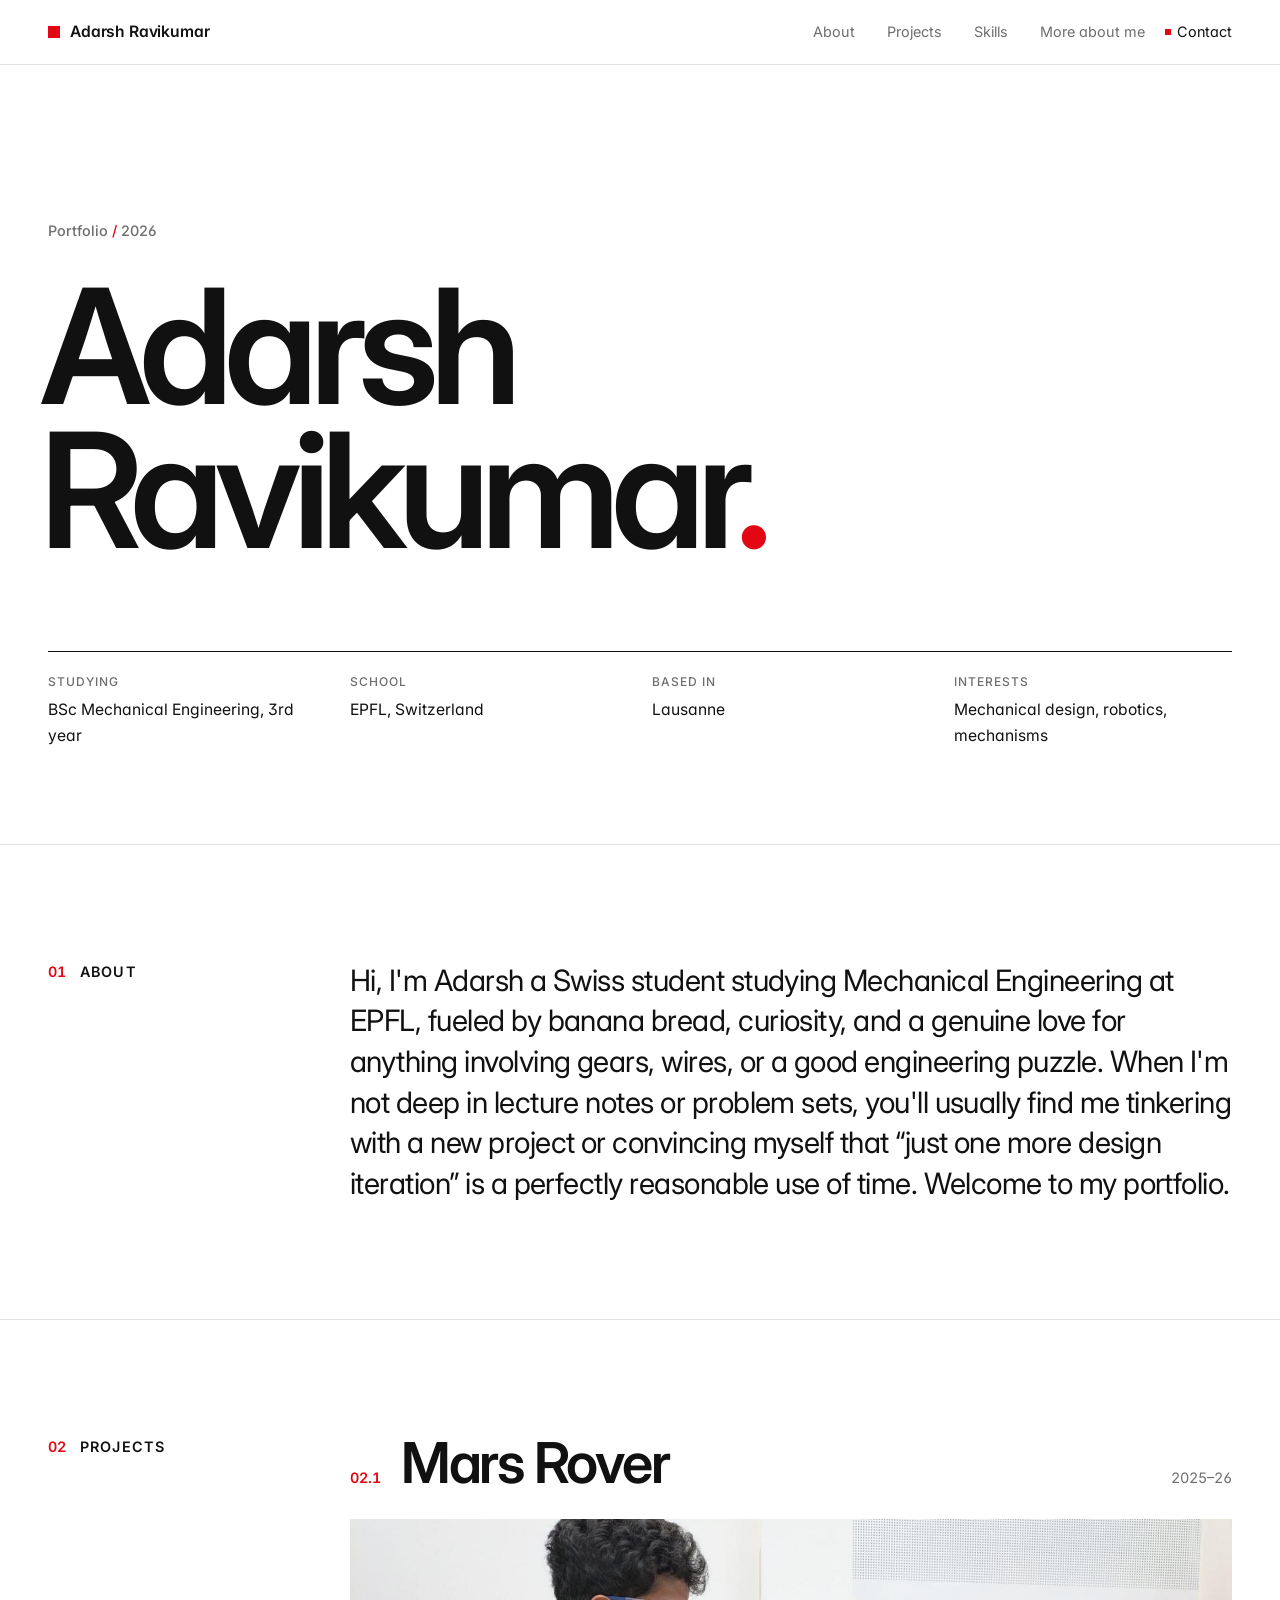
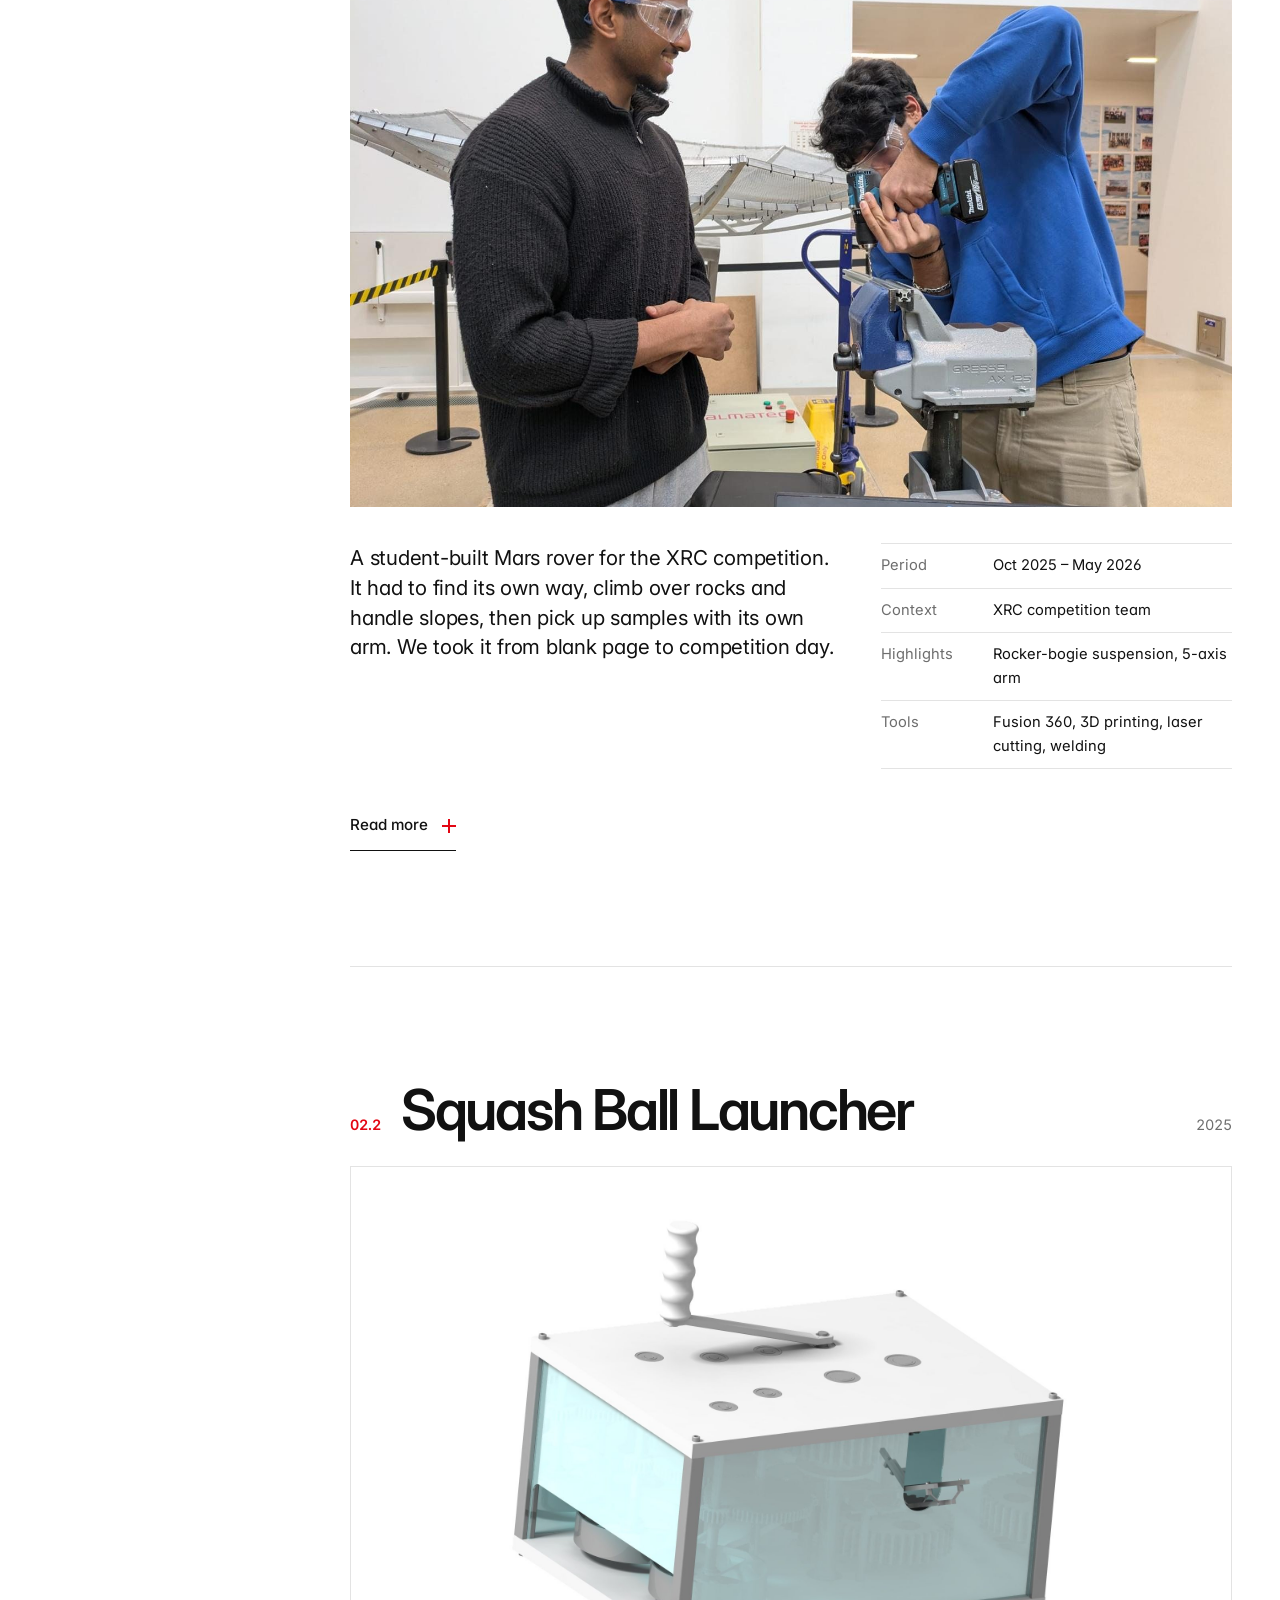
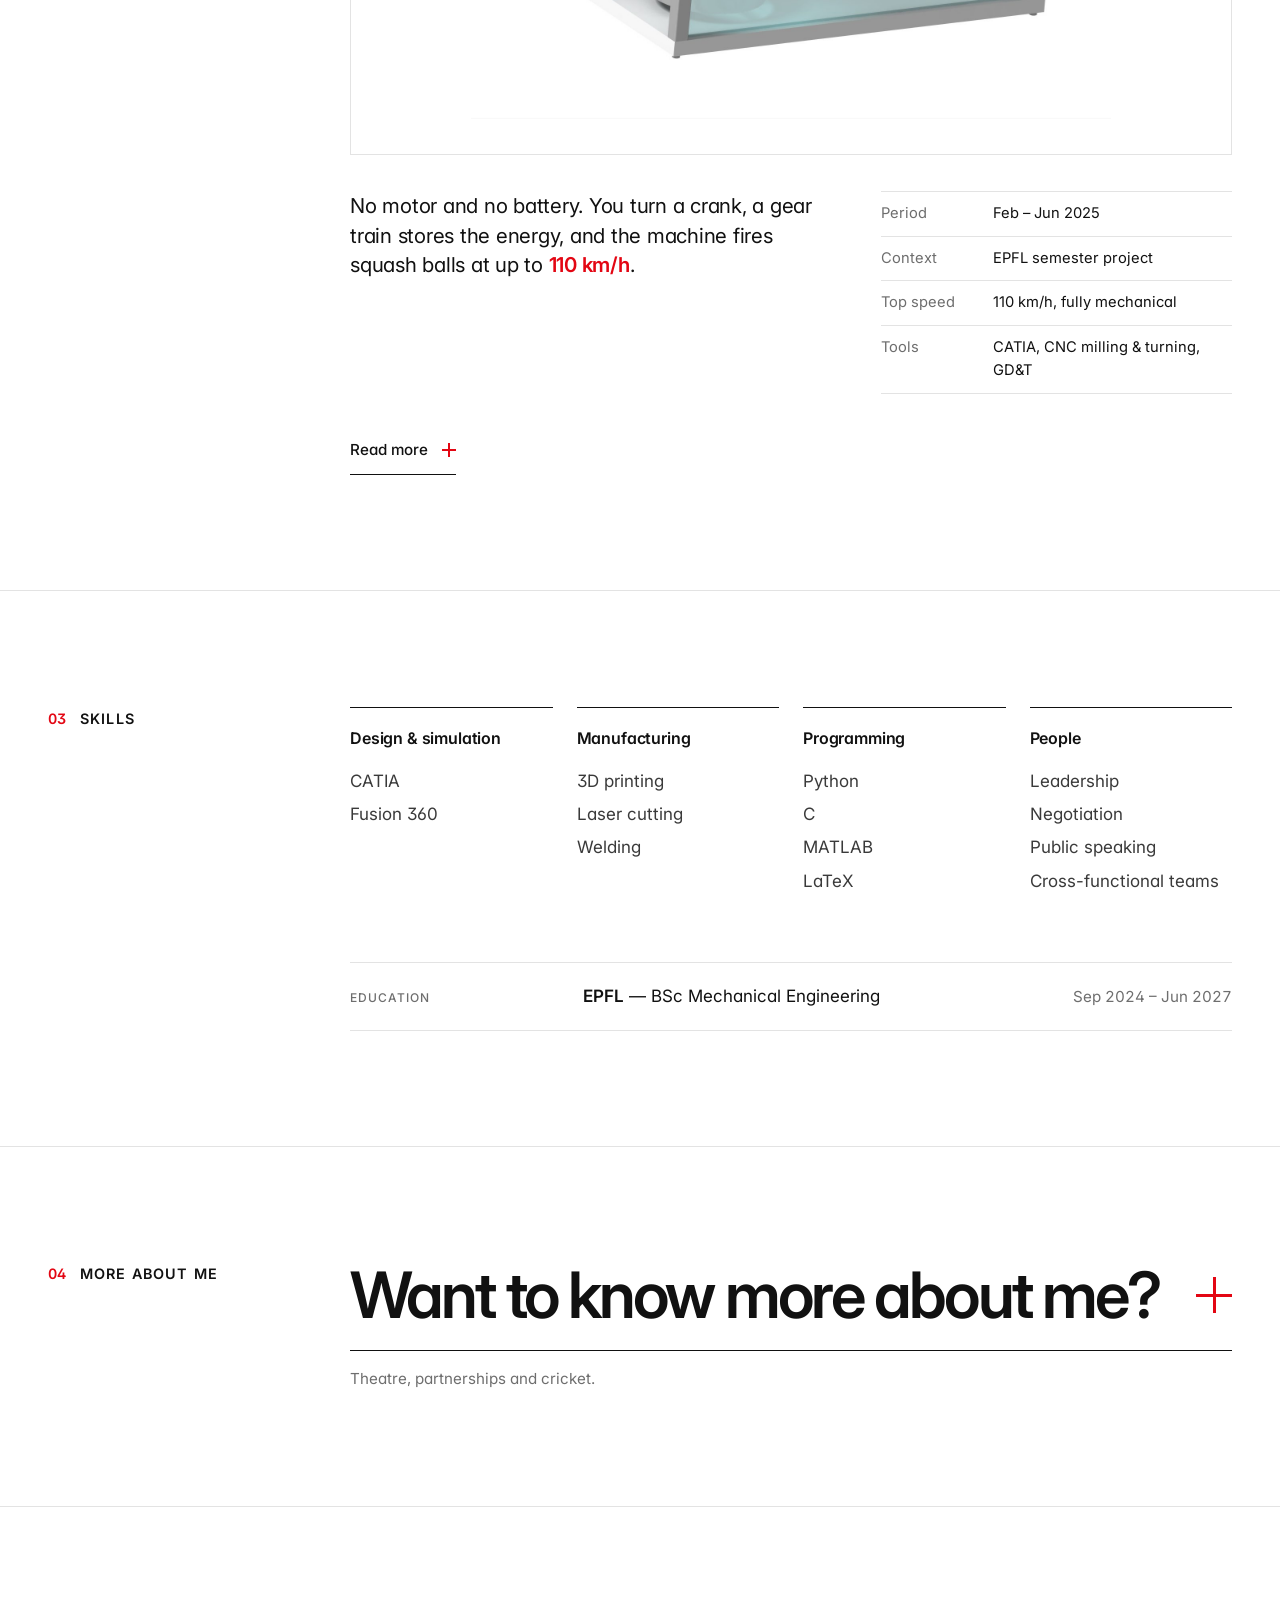
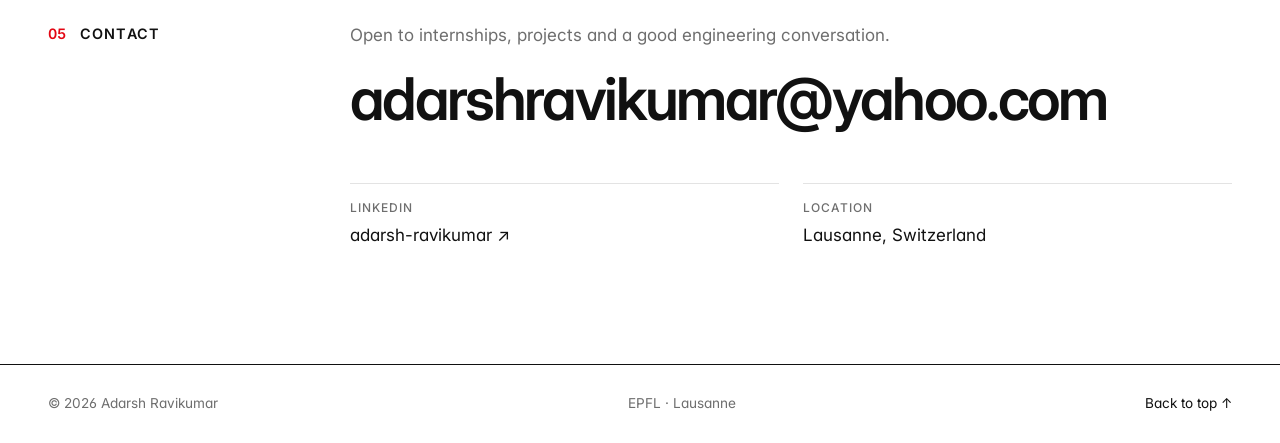
==== index.html @ dd404883 "Add files via upload" ====
<!DOCTYPE html>
<html lang="en">
<head>
<meta charset="UTF-8" />
<meta name="viewport" content="width=device-width, initial-scale=1.0" />
<title>Adarsh Ravikumar — Mechanical Engineering, EPFL</title>
<meta name="description" content="Portfolio of Adarsh Ravikumar, Mechanical Engineering student at EPFL. Mars rover, squash ball launcher and more." />
<meta name="theme-color" content="#ffffff" />
<link rel="preconnect" href="https://fonts.googleapis.com" />
<link rel="preconnect" href="https://fonts.gstatic.com" crossorigin />
<link href="https://fonts.googleapis.com/css2?family=Inter:wght@400;500;600;700&display=swap" rel="stylesheet" />
<link rel="stylesheet" href="styles.css" />
</head>
<body>

<a class="skip-link" href="#main">Skip to content</a>

<header class="site-header">
  <div class="container header-inner">
    <a href="#top" class="logo"><span class="logo-mark" aria-hidden="true"></span>Adarsh Ravikumar</a>
    <button class="menu-toggle" type="button" aria-expanded="false" aria-controls="site-nav">Menu</button>
    <nav class="site-nav" id="site-nav" aria-label="Main">
      <a href="#about">About</a>
      <a href="#projects">Projects</a>
      <a href="#skills">Skills</a>
      <a href="#more">More about me</a>
      <a href="#contact">Contact</a>
    </nav>
  </div>
</header>

<main id="main">

  <!-- HERO -->
  <section class="hero" id="top">
    <div class="container">
      <p class="eyebrow">Portfolio <span class="red">/</span> 2026</p>
      <h1 class="hero-name">Adarsh<br />Ravikumar<span class="red">.</span></h1>
      <div class="hero-meta">
        <div>
          <span class="label">Studying</span>
          <span>BSc Mechanical Engineering, 3rd year</span>
        </div>
        <div>
          <span class="label">School</span>
          <span>EPFL, Switzerland</span>
        </div>
        <div>
          <span class="label">Based in</span>
          <span>Lausanne</span>
        </div>
        <div>
          <span class="label">Interests</span>
          <span>Mechanical design, robotics, mechanisms</span>
        </div>
      </div>
    </div>
  </section>

  <!-- 01 ABOUT -->
  <section class="section" id="about">
    <div class="container grid">
      <header class="section-head">
        <span class="section-num">01</span>
        <h2>About</h2>
      </header>
      <div class="section-body">
        <p class="about-text">Hi, I'm Adarsh a Swiss student studying Mechanical Engineering at EPFL, fueled by banana bread, curiosity, and a genuine love for anything involving gears, wires, or a good engineering puzzle. When I'm not deep in lecture notes or problem sets, you'll usually find me tinkering with a new project or convincing myself that “just one more design iteration” is a perfectly reasonable use of time. Welcome to my portfolio.</p>
      </div>
    </div>
  </section>

  <!-- 02 PROJECTS -->
  <section class="section" id="projects">
    <div class="container grid">
      <header class="section-head">
        <span class="section-num">02</span>
        <h2>Projects</h2>
      </header>

      <div class="section-body">

        <!-- Mars Rover -->
        <article class="project" id="rover">
          <div class="project-title-row">
            <span class="project-index">02.1</span>
            <h3>Mars Rover</h3>
            <span class="project-year">2025–26</span>
          </div>

          <figure class="project-cover">
            <img src="assets/img/rover-2.jpg" alt="Adarsh, in a blue sweater, drilling an aluminium profile clamped in a bench vice" width="1600" height="1200" />
          </figure>

          <div class="project-info">
            <p class="project-lede">A student-built Mars rover for the XRC competition. It had to find its own way, climb over rocks and handle slopes, then pick up samples with its own arm. We took it from blank page to competition day.</p>
            <dl class="facts">
              <div><dt>Period</dt><dd>Oct 2025 – May 2026</dd></div>
              <div><dt>Context</dt><dd>XRC competition team</dd></div>
              <div><dt>Highlights</dt><dd>Rocker-bogie suspension, 5-axis arm</dd></div>
              <div><dt>Tools</dt><dd>Fusion 360, 3D printing, laser cutting, welding</dd></div>
            </dl>
          </div>

          <button class="toggle" type="button" aria-expanded="false" aria-controls="rover-details">
            <span class="toggle-label">Read more</span>
            <span class="toggle-icon" aria-hidden="true"></span>
          </button>

          <div class="project-details" id="rover-details" hidden>
            <ol class="points">
              <li>
                <h4>The brief</h4>
                <p>A multidisciplinary team, one rover. It had to navigate autonomously, get over obstacles and hold its own on steep inclines. I co-designed it from the first concept to the prototype we took to competition.</p>
              </li>
              <li>
                <h4>Drivetrain &amp; wheels</h4>
                <p>I worked out motor torque, speed and power against obstacle size, approach angle and slope, so we knew the drivetrain would cope before anything was built. The tyres are custom PTU, iterated through several tread designs to balance stiffness and grip on rocky ground.</p>
              </li>
              <li>
                <h4>Suspension</h4>
                <p>A rocker-bogie differential keeps every wheel on the ground when one side climbs, so the rover stays stable over uneven terrain.</p>
              </li>
              <li>
                <h4>The arm</h4>
                <p>A 5-axis arm for collecting and handling samples. I covered the kinematics, picked the actuators and designed the mechanism.</p>
              </li>
              <li>
                <h4>Chassis</h4>
                <p>Designed together with the electrical and software teams. The LIDAR, sensors and computer each needed a proper home, and the layout had to work for everyone.</p>
              </li>
              <li>
                <h4>Making it real</h4>
                <p>The whole rover was modelled, assembled and simulated in Fusion 360, then built with 3D printing, laser cutting and welding into a working machine.</p>
              </li>
            </ol>

            <div class="gallery">
              <figure><button class="gallery-item" type="button"><img src="assets/img/rover-2.jpg" alt="Drilling an aluminium profile in the workshop" loading="lazy" /></button><figcaption>In the workshop</figcaption></figure>
              <figure><button class="gallery-item" type="button"><img src="assets/img/rover-1.jpg" alt="Two team members crouched beside the finished rover" loading="lazy" /></button><figcaption>The finished rover</figcaption></figure>
              <figure><button class="gallery-item" type="button"><img src="assets/img/rover-3.jpg" alt="Robotic arm joints and turntable during testing" loading="lazy" /></button><figcaption>Arm joints during testing</figcaption></figure>
              <figure><button class="gallery-item" type="button"><img src="assets/img/rover-4.jpg" alt="Rover with the arm folded and electronics visible" loading="lazy" /></button><figcaption>Arm folded, electronics exposed</figcaption></figure>
              <figure><button class="gallery-item" type="button"><img src="assets/img/rover-5.jpg" alt="A teammate working on the rover chassis" loading="lazy" /></button><figcaption>Chassis on the bench</figcaption></figure>
            </div>
          </div>
        </article>

        <!-- Squash Ball Launcher -->
        <article class="project" id="squash">
          <div class="project-title-row">
            <span class="project-index">02.2</span>
            <h3>Squash Ball Launcher</h3>
            <span class="project-year">2025</span>
          </div>

          <figure class="project-cover is-render">
            <img src="assets/img/squash-1.jpg" alt="Render of the squash ball launcher: a glass-sided box with a hand crank on top" width="1600" height="1292" />
          </figure>

          <div class="project-info">
            <p class="project-lede">No motor and no battery. You turn a crank, a gear train stores the energy, and the machine fires squash balls at up to <strong class="red">110&nbsp;km/h</strong>.</p>
            <dl class="facts">
              <div><dt>Period</dt><dd>Feb – Jun 2025</dd></div>
              <div><dt>Context</dt><dd>EPFL semester project</dd></div>
              <div><dt>Top speed</dt><dd>110 km/h, fully mechanical</dd></div>
              <div><dt>Tools</dt><dd>CATIA, CNC milling &amp; turning, GD&amp;T</dd></div>
            </dl>
          </div>

          <button class="toggle" type="button" aria-expanded="false" aria-controls="squash-details">
            <span class="toggle-label">Read more</span>
            <span class="toggle-icon" aria-hidden="true"></span>
          </button>

          <div class="project-details" id="squash-details" hidden>
            <ol class="points">
              <li>
                <h4>The idea</h4>
                <p>A fully mechanical, hand-wound launcher, designed from the ground up. Winding the crank stores energy in the mechanism, and releasing it sends a ball out at up to 110&nbsp;km/h.</p>
              </li>
              <li>
                <h4>The numbers</h4>
                <p>Torque, force, velocity and energy-transfer calculations sized every gear and shaft, so each shot comes out the same as the last.</p>
              </li>
              <li>
                <h4>Materials</h4>
                <p>Winding and firing put cyclic load on the gears, over and over. I chose materials for yield strength, fatigue resistance, hardness and wear so the parts would last.</p>
              </li>
              <li>
                <h4>Built to be built</h4>
                <p>Every part was designed with manufacturing in mind, mostly CNC milling and turning, so the drawings could go straight to a workshop.</p>
              </li>
              <li>
                <h4>The paper trail</h4>
                <p>A full documentation package: design justification, gear ratio and energy calculations, a bill of materials, and manufacture-ready 2D drawings with GD&amp;T.</p>
              </li>
              <li>
                <h4>All in CATIA</h4>
                <p>3D modelling, assembly and mechanism simulation, and drawing generation, all done in CATIA from start to finish.</p>
              </li>
            </ol>

            <div class="gallery">
              <figure><button class="gallery-item" type="button"><img src="assets/img/squash-1.jpg" alt="Final render of the launcher" loading="lazy" /></button><figcaption>Final render</figcaption></figure>
              <figure><button class="gallery-item" type="button"><img src="assets/img/squash-2.jpg" alt="Transparent render showing the gears inside the launcher" loading="lazy" /></button><figcaption>See-through render</figcaption></figure>
              <figure><button class="gallery-item" type="button"><img src="assets/img/squash-3.jpg" alt="Isometric CAD view of the complete mechanism" loading="lazy" /></button><figcaption>Complete mechanism</figcaption></figure>
              <figure><button class="gallery-item" type="button"><img src="assets/img/squash-5.jpg" alt="Crank handle connected to the first gear stages" loading="lazy" /></button><figcaption>Crank and first stages</figcaption></figure>
              <figure><button class="gallery-item" type="button"><img src="assets/img/squash-4.jpg" alt="Top view of the gear train and launch wheels" loading="lazy" /></button><figcaption>Gear train from above</figcaption></figure>
              <figure><button class="gallery-item" type="button"><img src="assets/img/squash-6.jpg" alt="Counter-rotating launch wheels driven by gears" loading="lazy" /></button><figcaption>Counter-rotating launch wheels</figcaption></figure>
              <figure><button class="gallery-item" type="button"><img src="assets/img/squash-7.jpg" alt="Close-up of meshing gear pairs" loading="lazy" /></button><figcaption>Gear pairs</figcaption></figure>
              <figure><button class="gallery-item" type="button"><img src="assets/img/squash-8.jpg" alt="Exploded view of all shaft assemblies" loading="lazy" /></button><figcaption>Every shaft assembly</figcaption></figure>
              <figure><button class="gallery-item" type="button"><img src="assets/img/squash-9.jpg" alt="Ball feed rail mechanism" loading="lazy" /></button><figcaption>Ball feed rail</figcaption></figure>
            </div>
          </div>
        </article>

      </div>
    </div>
  </section>

  <!-- 03 SKILLS -->
  <section class="section" id="skills">
    <div class="container grid">
      <header class="section-head">
        <span class="section-num">03</span>
        <h2>Skills</h2>
      </header>
      <div class="section-body">
        <div class="skills">
          <div>
            <h3>Design &amp; simulation</h3>
            <ul><li>CATIA</li><li>Fusion 360</li></ul>
          </div>
          <div>
            <h3>Manufacturing</h3>
            <ul><li>3D printing</li><li>Laser cutting</li><li>Welding</li></ul>
          </div>
          <div>
            <h3>Programming</h3>
            <ul><li>Python</li><li>C</li><li>MATLAB</li><li>LaTeX</li></ul>
          </div>
          <div>
            <h3>People</h3>
            <ul><li>Leadership</li><li>Negotiation</li><li>Public speaking</li><li>Cross-functional teams</li></ul>
          </div>
        </div>

        <div class="education">
          <span class="label">Education</span>
          <p><strong>EPFL</strong> — BSc Mechanical Engineering</p>
          <span class="education-date">Sep 2024 – Jun 2027</span>
        </div>
      </div>
    </div>
  </section>

  <!-- 04 MORE ABOUT ME -->
  <section class="section" id="more">
    <div class="container grid">
      <header class="section-head">
        <span class="section-num">04</span>
        <h2>More about me</h2>
      </header>
      <div class="section-body">
        <button class="more-toggle" type="button" aria-expanded="false" aria-controls="more-panel">
          <span>Want to know more about me?</span>
          <span class="toggle-icon is-large" aria-hidden="true"></span>
        </button>
        <p class="more-hint">Theatre, partnerships and cricket.</p>

        <div class="personal" id="more-panel" hidden>
          <article>
            <span class="personal-num">04.1</span>
            <h3>On stage</h3>
            <p class="personal-meta">PLUME · Sep 2025 – May 2026</p>
            <p>With PLUME I performed live in front of 200 paying audience members. That meant weeks of rehearsals with the cast and crew, lines memorised down to the pauses, and taking the director's notes one night and using them the next.</p>
            <p>When something goes off-script on stage, you adjust on the spot and keep going.</p>
          </article>
          <article>
            <span class="personal-num">04.2</span>
            <h3>Partnerships</h3>
            <p class="personal-meta">EPFL AI Team · Feb 2026 – now</p>
            <p>I handle partnerships for the EPFL AI Team. I find companies that care about what we build, pitch to them, negotiate sponsorship terms and keep those relationships going.</p>
            <p>A lot of the job is turning what our technical leads need into something a partner actually wants to back, whether that's funding, hardware or both.</p>
          </article>
          <article>
            <span class="personal-num">04.3</span>
            <h3>Cricket</h3>
            <p class="personal-meta">Off the clock</p>
            <!-- write your cricket story here -->
            <p>More on this soon.</p>
          </article>
        </div>
      </div>
    </div>
  </section>

  <!-- 05 CONTACT -->
  <section class="section" id="contact">
    <div class="container grid">
      <header class="section-head">
        <span class="section-num">05</span>
        <h2>Contact</h2>
      </header>
      <div class="section-body">
        <p class="contact-intro">Open to internships, projects and a good engineering conversation.</p>
        <a class="contact-email" href="mailto:adarshravikumar@yahoo.com">adarshravikumar@yahoo.com</a>
        <dl class="contact-list">
          <div><dt>LinkedIn</dt><dd><a href="https://www.linkedin.com/in/adarsh-ravikumar-80130035a" target="_blank" rel="noopener">adarsh-ravikumar ↗</a></dd></div>
          <div><dt>Location</dt><dd>Lausanne, Switzerland</dd></div>
        </dl>
      </div>
    </div>
  </section>

</main>

<footer class="site-footer">
  <div class="container footer-inner">
    <span>© 2026 Adarsh Ravikumar</span>
    <span>EPFL · Lausanne</span>
    <a href="#top">Back to top ↑</a>
  </div>
</footer>

<!-- image viewer -->
<div class="lightbox" id="lightbox" role="dialog" aria-modal="true" aria-label="Image viewer" hidden>
  <div class="lightbox-bar">
    <span class="lightbox-count" id="lightbox-count"></span>
    <button class="lightbox-close" id="lightbox-close" type="button">Close</button>
  </div>
  <figure class="lightbox-figure">
    <img id="lightbox-img" alt="" />
    <figcaption id="lightbox-cap"></figcaption>
  </figure>
  <button class="lightbox-nav lightbox-prev" id="lightbox-prev" type="button" aria-label="Previous image">←</button>
  <button class="lightbox-nav lightbox-next" id="lightbox-next" type="button" aria-label="Next image">→</button>
</div>

<script src="main.js"></script>
</body>
</html>
---- styles.css ----
:root {
  --white: #ffffff;
  --ink: #111111;
  --grey: #6e6e6e;
  --rule: #e3e3e3;
  --soft: #f4f4f2;
  --red: #e30613;
  --font: "Inter", "Helvetica Neue", Helvetica, Arial, sans-serif;
  --header-h: 64px;
  --gutter: clamp(20px, 4vw, 48px);
}

*,
*::before,
*::after { box-sizing: border-box; }

[hidden] { display: none !important; }

html {
  scroll-behavior: smooth;
  scroll-padding-top: var(--header-h);
  -webkit-text-size-adjust: 100%;
}

body {
  margin: 0;
  background: var(--white);
  color: var(--ink);
  font-family: var(--font);
  font-size: 1.0625rem;
  line-height: 1.6;
  -webkit-font-smoothing: antialiased;
  font-feature-settings: "ss01", "cv11";
}

body.no-scroll { overflow: hidden; }

img { display: block; max-width: 100%; height: auto; }

a { color: inherit; }

button { font: inherit; color: inherit; }

::selection { background: var(--red); color: var(--white); }

:focus-visible {
  outline: 2px solid var(--red);
  outline-offset: 3px;
}

h1, h2, h3, h4 { margin: 0; font-weight: 600; }

p { margin: 0; }

.red { color: var(--red); }

.container {
  width: 100%;
  max-width: 1320px;
  margin-inline: auto;
  padding-inline: var(--gutter);
}

.grid {
  display: grid;
  grid-template-columns: repeat(12, minmax(0, 1fr));
  column-gap: 24px;
}

.label {
  display: block;
  font-size: .75rem;
  font-weight: 500;
  letter-spacing: .08em;
  text-transform: uppercase;
  color: var(--grey);
  margin-bottom: 6px;
}

.skip-link {
  position: absolute;
  left: 12px;
  top: -60px;
  z-index: 100;
  background: var(--ink);
  color: var(--white);
  padding: 10px 14px;
  text-decoration: none;
}

.skip-link:focus { top: 12px; }

/* ---------- Header ---------- */

.site-header {
  position: sticky;
  top: 0;
  z-index: 20;
  background: rgba(255, 255, 255, .96);
  border-bottom: 1px solid var(--rule);
}

.header-inner {
  height: var(--header-h);
  display: flex;
  align-items: center;
  justify-content: space-between;
  gap: 24px;
}

.logo {
  display: inline-flex;
  align-items: center;
  gap: 10px;
  font-weight: 600;
  font-size: .98rem;
  letter-spacing: -.01em;
  text-decoration: none;
}

.logo-mark {
  width: 12px;
  height: 12px;
  background: var(--red);
}

.site-nav {
  display: flex;
  gap: 32px;
}

.site-nav a {
  position: relative;
  font-size: .9rem;
  text-decoration: none;
  color: var(--grey);
  transition: color .15s ease;
}

.site-nav a:hover,
.site-nav a.is-active { color: var(--ink); }

.site-nav a.is-active::before {
  content: "";
  position: absolute;
  left: -12px;
  top: 50%;
  width: 6px;
  height: 6px;
  margin-top: -3px;
  background: var(--red);
}

.menu-toggle {
  display: none;
  background: none;
  border: 0;
  padding: 8px 0;
  font-size: .9rem;
  font-weight: 500;
  cursor: pointer;
}

/* ---------- Hero ---------- */

.hero {
  padding-top: clamp(72px, 12vw, 160px);
  padding-bottom: clamp(56px, 8vw, 96px);
}

.eyebrow {
  font-size: .9rem;
  font-weight: 500;
  color: var(--grey);
  margin-bottom: clamp(20px, 3vw, 32px);
}

.hero-name {
  font-size: clamp(3.4rem, 12.5vw, 11.5rem);
  font-weight: 600;
  line-height: .9;
  letter-spacing: -.055em;
  margin-left: -.05em;
}

.hero-meta {
  display: grid;
  grid-template-columns: repeat(4, minmax(0, 1fr));
  gap: 24px;
  margin-top: clamp(48px, 7vw, 96px);
  padding-top: 20px;
  border-top: 1px solid var(--ink);
  font-size: .98rem;
}

/* ---------- Sections ---------- */

.section {
  padding-block: clamp(64px, 9vw, 120px);
  border-top: 1px solid var(--rule);
}

.section-head {
  grid-column: 1 / span 3;
  align-self: start;
  position: sticky;
  top: calc(var(--header-h) + 32px);
  display: flex;
  align-items: baseline;
  gap: 14px;
}

.section-num {
  font-size: .9rem;
  font-weight: 600;
  color: var(--red);
  font-variant-numeric: tabular-nums;
}

.section-head h2 {
  font-size: .9rem;
  font-weight: 600;
  letter-spacing: .08em;
  text-transform: uppercase;
}

.section-body { grid-column: 4 / span 9; }

/* ---------- About ---------- */

.about-text {
  font-size: clamp(1.35rem, 2.3vw, 2rem);
  line-height: 1.38;
  letter-spacing: -.018em;
  max-width: 30em;
}

/* ---------- Projects ---------- */

.project + .project {
  margin-top: clamp(72px, 9vw, 120px);
  padding-top: clamp(72px, 9vw, 120px);
  border-top: 1px solid var(--rule);
}

.project-title-row {
  display: flex;
  align-items: baseline;
  gap: 20px;
  margin-bottom: 28px;
}

.project-index {
  font-size: .9rem;
  font-weight: 600;
  color: var(--red);
  font-variant-numeric: tabular-nums;
}

.project-title-row h3 {
  font-size: clamp(2rem, 4.4vw, 3.75rem);
  line-height: 1;
  letter-spacing: -.04em;
}

.project-year {
  margin-left: auto;
  font-size: .9rem;
  color: var(--grey);
  font-variant-numeric: tabular-nums;
}

.project-cover {
  margin: 0;
  background: var(--soft);
  overflow: hidden;
}

.project-cover img {
  width: 100%;
  aspect-ratio: 3 / 2;
  object-fit: cover;
  object-position: 50% 45%;
}

.project-cover.is-render {
  background: var(--white);
  border: 1px solid var(--rule);
}

.project-cover.is-render img { object-fit: contain; padding: 4% 8%; }

.project-info {
  display: grid;
  grid-template-columns: minmax(0, 7fr) minmax(0, 5fr);
  gap: 40px;
  margin-top: 36px;
}

.project-lede {
  font-size: clamp(1.15rem, 1.6vw, 1.4rem);
  line-height: 1.45;
  letter-spacing: -.012em;
}

.project-lede strong { font-weight: 600; }

.facts { margin: 0; }

.facts div {
  display: grid;
  grid-template-columns: 96px minmax(0, 1fr);
  gap: 16px;
  padding: 10px 0;
  border-top: 1px solid var(--rule);
  font-size: .92rem;
}

.facts div:last-child { border-bottom: 1px solid var(--rule); }

.facts dt { color: var(--grey); }

.facts dd { margin: 0; }

/* shared + icon */
.toggle-icon {
  position: relative;
  width: 14px;
  height: 14px;
  flex: none;
  transition: transform .2s ease;
}

.toggle-icon::before,
.toggle-icon::after {
  content: "";
  position: absolute;
  background: var(--red);
}

.toggle-icon::before { left: 0; right: 0; top: 50%; height: 2px; margin-top: -1px; }
.toggle-icon::after  { top: 0; bottom: 0; left: 50%; width: 2px; margin-left: -1px; }

[aria-expanded="true"] > .toggle-icon { transform: rotate(45deg); }

.toggle-icon.is-large { width: clamp(22px, 3vw, 36px); height: clamp(22px, 3vw, 36px); }
.toggle-icon.is-large::before { height: 3px; margin-top: -1.5px; }
.toggle-icon.is-large::after  { width: 3px; margin-left: -1.5px; }

.toggle {
  display: inline-flex;
  align-items: center;
  gap: 14px;
  margin-top: 32px;
  padding: 12px 0;
  background: none;
  border: 0;
  border-bottom: 1px solid var(--ink);
  font-size: .95rem;
  font-weight: 500;
  cursor: pointer;
  transition: color .15s ease, border-color .15s ease;
}

.toggle:hover { color: var(--red); border-bottom-color: var(--red); }

.project-details { margin-top: 48px; }

.points {
  list-style: none;
  counter-reset: point;
  margin: 0;
  padding: 0;
  display: grid;
  grid-template-columns: repeat(2, minmax(0, 1fr));
  gap: 0 40px;
}

.points li {
  counter-increment: point;
  padding: 22px 0 26px;
  border-top: 1px solid var(--rule);
}

.points li::before {
  content: counter(point, decimal-leading-zero);
  display: block;
  font-size: .8rem;
  font-weight: 600;
  color: var(--red);
  margin-bottom: 10px;
  font-variant-numeric: tabular-nums;
}

.points h4 {
  font-size: 1.08rem;
  letter-spacing: -.01em;
  margin-bottom: 6px;
}

.points p { color: #3a3a3a; font-size: .98rem; }

.gallery {
  display: grid;
  grid-template-columns: repeat(3, minmax(0, 1fr));
  gap: 28px 16px;
  margin-top: 48px;
}

.gallery figure { margin: 0; }

.gallery-item {
  display: block;
  width: 100%;
  padding: 0;
  border: 0;
  background: var(--soft);
  cursor: zoom-in;
  overflow: hidden;
}

.gallery-item img {
  width: 100%;
  aspect-ratio: 4 / 3;
  object-fit: cover;
  transition: opacity .2s ease;
}

.gallery-item:hover img { opacity: .85; }

.gallery figcaption {
  margin-top: 10px;
  font-size: .85rem;
  color: var(--grey);
}

#rover .gallery figure:nth-child(2) img { object-position: 50% 80%; }
#rover .gallery figure:nth-child(4) img { object-position: 50% 85%; }
#rover .gallery figure:nth-child(5) img { object-position: 50% 62%; }

/* ---------- Skills ---------- */

.skills {
  display: grid;
  grid-template-columns: repeat(4, minmax(0, 1fr));
  gap: 32px 24px;
}

.skills > div {
  padding-top: 18px;
  border-top: 1px solid var(--ink);
}

.skills h3 {
  font-size: 1rem;
  letter-spacing: -.01em;
  margin-bottom: 14px;
}

.skills ul {
  list-style: none;
  margin: 0;
  padding: 0;
  color: #3a3a3a;
}

.skills li { padding: 3px 0; }

.education {
  display: grid;
  grid-template-columns: minmax(0, 3fr) minmax(0, 6fr) minmax(0, 3fr);
  align-items: baseline;
  gap: 24px;
  margin-top: 64px;
  padding-block: 20px;
  border-top: 1px solid var(--rule);
  border-bottom: 1px solid var(--rule);
}

.education .label { margin: 0; }

.education strong { font-weight: 600; }

.education-date {
  text-align: right;
  color: var(--grey);
  font-size: .95rem;
  font-variant-numeric: tabular-nums;
}

/* ---------- More about me ---------- */

.more-toggle {
  display: flex;
  align-items: center;
  justify-content: space-between;
  gap: 24px;
  width: 100%;
  padding: 0 0 22px;
  background: none;
  border: 0;
  border-bottom: 1px solid var(--ink);
  text-align: left;
  font-size: clamp(2rem, 5vw, 4.5rem);
  font-weight: 600;
  line-height: 1.02;
  letter-spacing: -.045em;
  cursor: pointer;
  transition: color .15s ease;
}

.more-toggle:hover,
.more-toggle[aria-expanded="true"] { color: var(--red); }

.more-hint {
  margin-top: 16px;
  color: var(--grey);
  font-size: .95rem;
}

.personal {
  display: grid;
  grid-template-columns: repeat(3, minmax(0, 1fr));
  gap: 40px 32px;
  margin-top: 48px;
}

.personal article {
  padding-top: 18px;
  border-top: 1px solid var(--rule);
}

.personal-num {
  display: block;
  font-size: .8rem;
  font-weight: 600;
  color: var(--red);
  margin-bottom: 14px;
}

.personal h3 {
  font-size: 1.5rem;
  letter-spacing: -.025em;
}

.personal-meta {
  font-size: .85rem;
  color: var(--grey);
  margin: 4px 0 16px !important;
}

.personal p { color: #3a3a3a; font-size: .98rem; }

.personal p + p { margin-top: 12px; }

/* ---------- Contact ---------- */

.contact-intro {
  color: var(--grey);
  margin-bottom: 18px;
}

.contact-email {
  display: inline-block;
  font-size: clamp(1.6rem, 4.6vw, 4rem);
  font-weight: 600;
  letter-spacing: -.045em;
  line-height: 1.05;
  text-decoration: none;
  overflow-wrap: anywhere;
  background: linear-gradient(var(--red), var(--red)) no-repeat left bottom / 0 3px;
  padding-bottom: 6px;
  transition: color .15s ease, background-size .25s ease;
}

.contact-email:hover {
  color: var(--red);
  background-size: 100% 3px;
}

.contact-list {
  display: grid;
  grid-template-columns: repeat(2, minmax(0, 1fr));
  gap: 24px;
  margin: 48px 0 0;
}

.contact-list div {
  padding-top: 14px;
  border-top: 1px solid var(--rule);
}

.contact-list dt {
  font-size: .75rem;
  font-weight: 500;
  letter-spacing: .08em;
  text-transform: uppercase;
  color: var(--grey);
  margin-bottom: 4px;
}

.contact-list dd { margin: 0; }

.contact-list a { text-decoration: none; }

.contact-list a:hover { color: var(--red); }

/* ---------- Footer ---------- */

.site-footer {
  border-top: 1px solid var(--ink);
  padding-block: 28px;
  font-size: .85rem;
  color: var(--grey);
}

.footer-inner {
  display: flex;
  flex-wrap: wrap;
  justify-content: space-between;
  gap: 12px 24px;
}

.footer-inner a { text-decoration: none; color: var(--ink); }

.footer-inner a:hover { color: var(--red); }

/* ---------- Lightbox ---------- */

.lightbox {
  position: fixed;
  inset: 0;
  z-index: 50;
  background: var(--white);
  display: grid;
  grid-template-rows: auto 1fr;
}

.lightbox-bar {
  display: flex;
  align-items: center;
  justify-content: space-between;
  height: var(--header-h);
  padding-inline: var(--gutter);
  border-bottom: 1px solid var(--rule);
  font-size: .9rem;
}

.lightbox-count {
  font-weight: 600;
  font-variant-numeric: tabular-nums;
}

.lightbox-count .red { margin-right: 2px; }

.lightbox-close {
  background: none;
  border: 0;
  padding: 8px 0;
  font-weight: 500;
  cursor: pointer;
}

.lightbox-close:hover { color: var(--red); }

.lightbox-figure {
  margin: 0;
  min-height: 0;
  display: flex;
  flex-direction: column;
  align-items: center;
  justify-content: center;
  padding: 24px calc(var(--gutter) + 56px) 32px;
}

.lightbox-figure img {
  max-height: calc(100vh - var(--header-h) - 110px);
  width: auto;
  object-fit: contain;
}

.lightbox-figure figcaption {
  margin-top: 14px;
  font-size: .9rem;
  color: var(--grey);
}

.lightbox-nav {
  position: absolute;
  top: 50%;
  width: 48px;
  height: 48px;
  margin-top: -24px;
  background: none;
  border: 1px solid var(--rule);
  font-size: 1.1rem;
  cursor: pointer;
  transition: border-color .15s ease, color .15s ease;
}

.lightbox-nav:hover { border-color: var(--red); color: var(--red); }

.lightbox-prev { left: var(--gutter); }
.lightbox-next { right: var(--gutter); }

/* ---------- Responsive ---------- */

@media (max-width: 1080px) {
  .section-head {
    grid-column: 1 / -1;
    position: static;
    margin-bottom: 32px;
  }

  .section-body { grid-column: 1 / -1; }

  .personal { grid-template-columns: repeat(2, minmax(0, 1fr)); }
}

@media (max-width: 860px) {
  .menu-toggle { display: block; }

  .site-nav {
    display: none;
    position: absolute;
    top: var(--header-h);
    left: 0;
    right: 0;
    flex-direction: column;
    gap: 0;
    background: var(--white);
    border-bottom: 1px solid var(--rule);
    padding: 8px var(--gutter) 16px;
  }

  .site-nav.is-open { display: flex; }

  .site-nav a {
    padding: 12px 0;
    font-size: 1rem;
    color: var(--ink);
    border-top: 1px solid var(--rule);
  }

  .site-nav a:first-child { border-top: 0; }

  .site-nav a.is-active::before { left: auto; right: 0; }

  .hero-meta { grid-template-columns: repeat(2, minmax(0, 1fr)); }

  .project-info { grid-template-columns: 1fr; gap: 28px; }

  .skills { grid-template-columns: repeat(2, minmax(0, 1fr)); }

  .gallery { grid-template-columns: repeat(2, minmax(0, 1fr)); }
}

@media (max-width: 600px) {
  body { font-size: 1rem; }

  .hero-meta { grid-template-columns: 1fr; gap: 16px; }

  .project-title-row { flex-wrap: wrap; gap: 8px 16px; }

  .project-title-row h3 { flex-basis: 100%; order: 2; }

  .project-year { margin-left: 0; }

  .points,
  .personal,
  .contact-list { grid-template-columns: 1fr; }

  .education { grid-template-columns: 1fr; gap: 6px; }

  .education-date { text-align: left; }

  .gallery { gap: 20px 12px; }

  .lightbox-figure { padding: 16px var(--gutter) 88px; }

  .lightbox-figure img { max-height: calc(100vh - var(--header-h) - 170px); }

  .lightbox-nav { top: auto; bottom: 20px; margin-top: 0; }
}

@media (prefers-reduced-motion: reduce) {
  html { scroll-behavior: auto; }

  *,
  *::before,
  *::after { transition: none !important; }
}
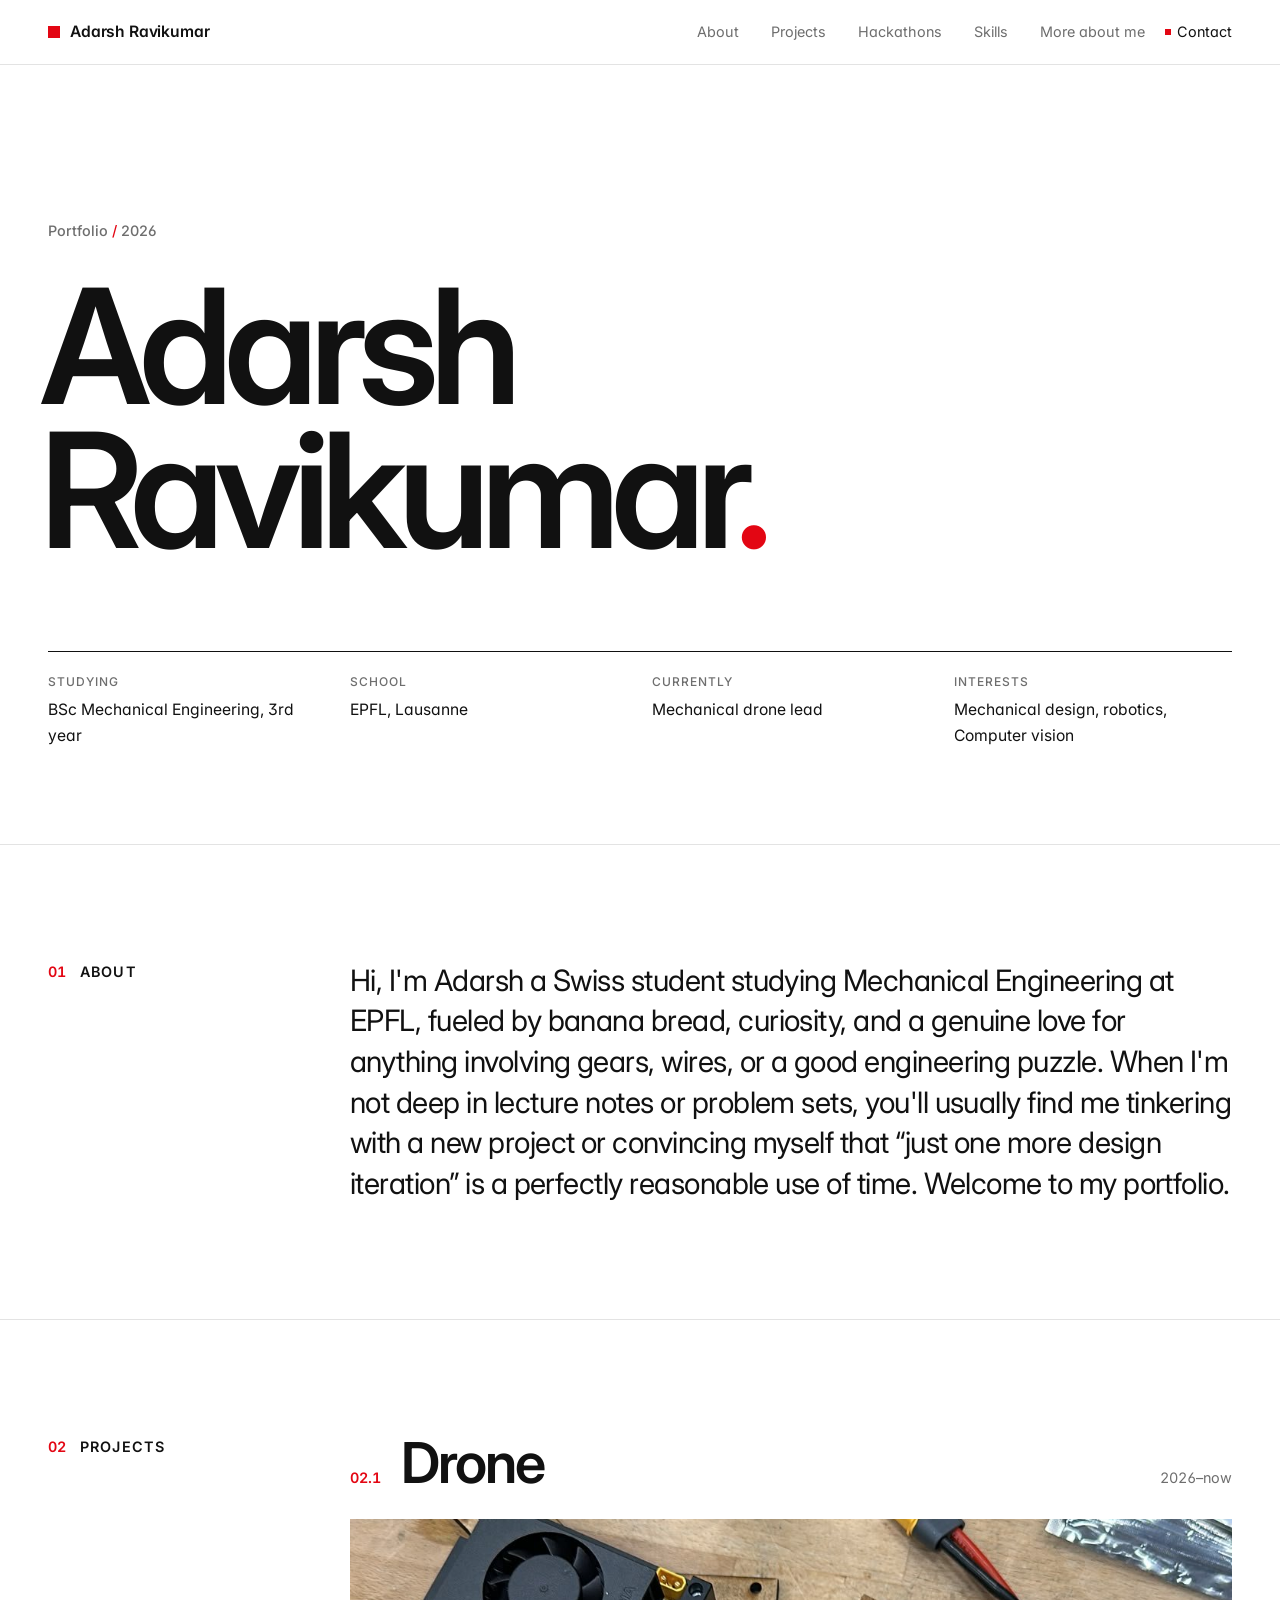
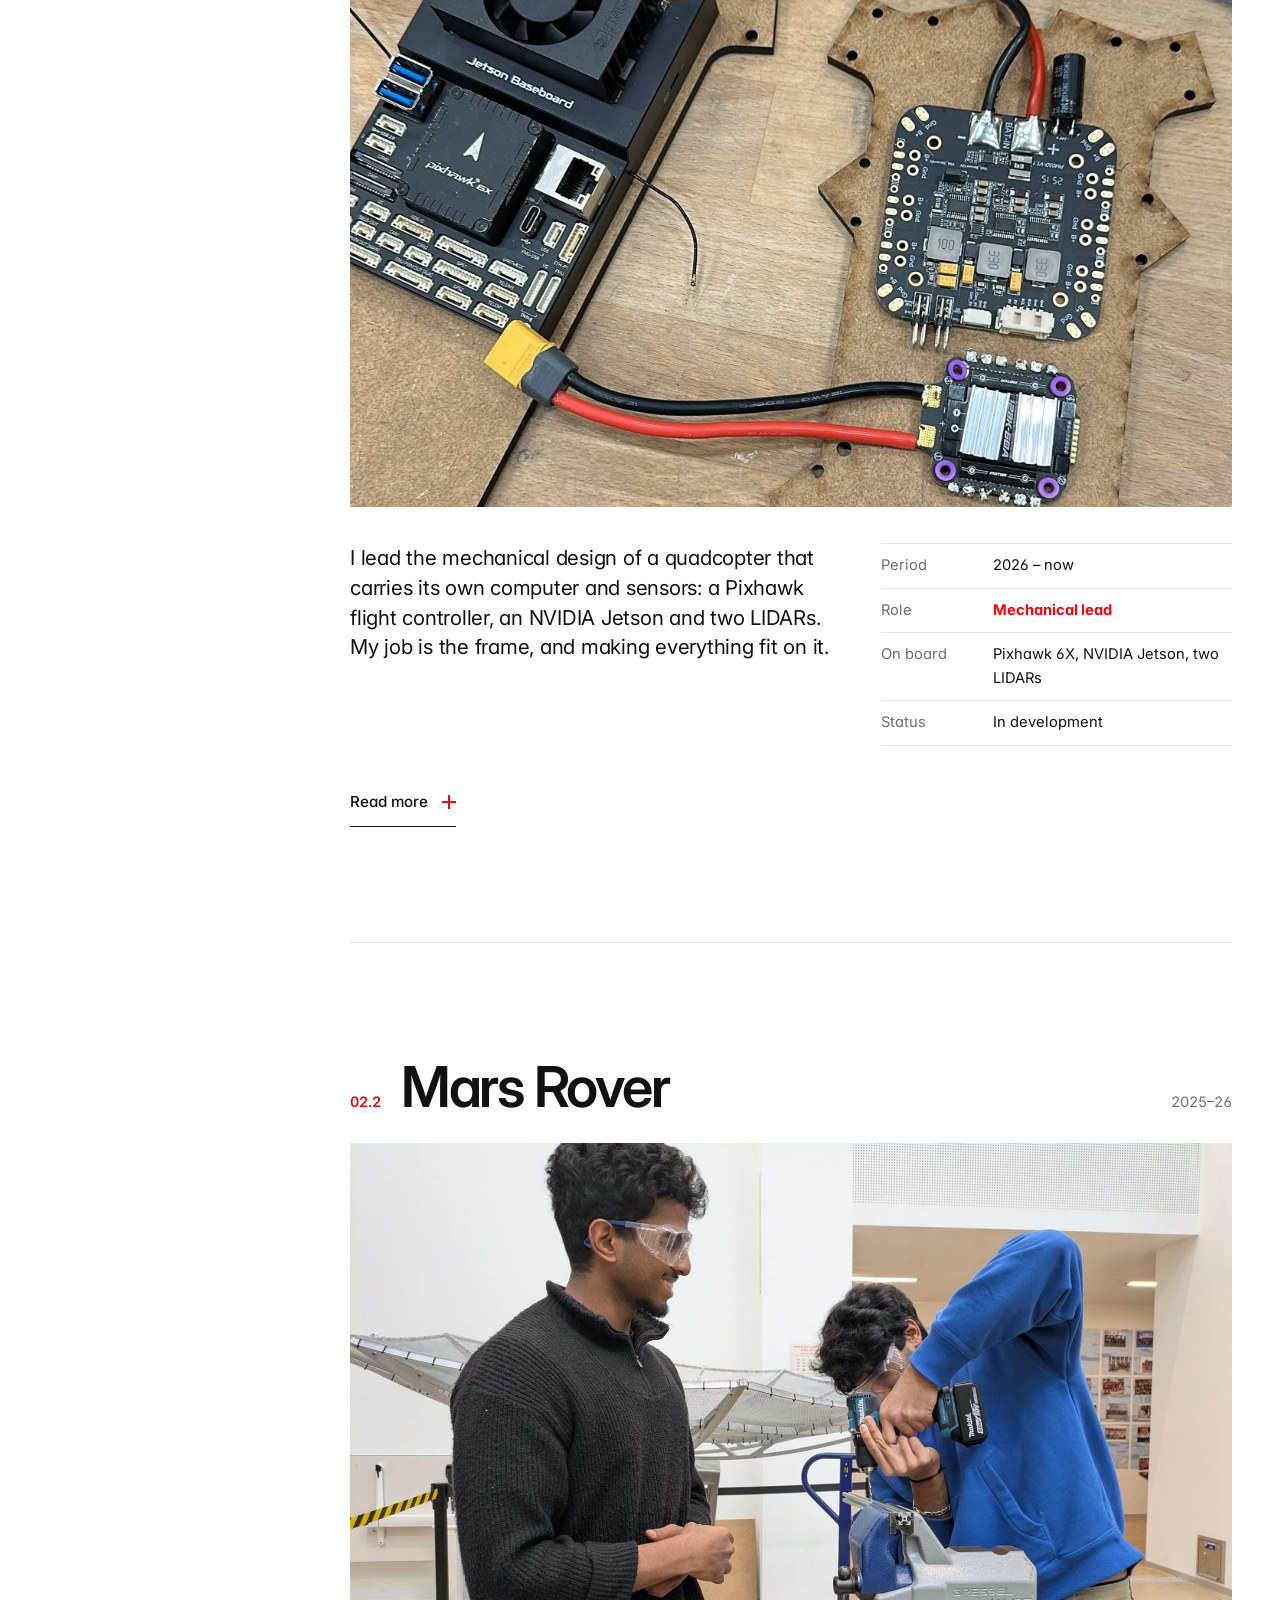
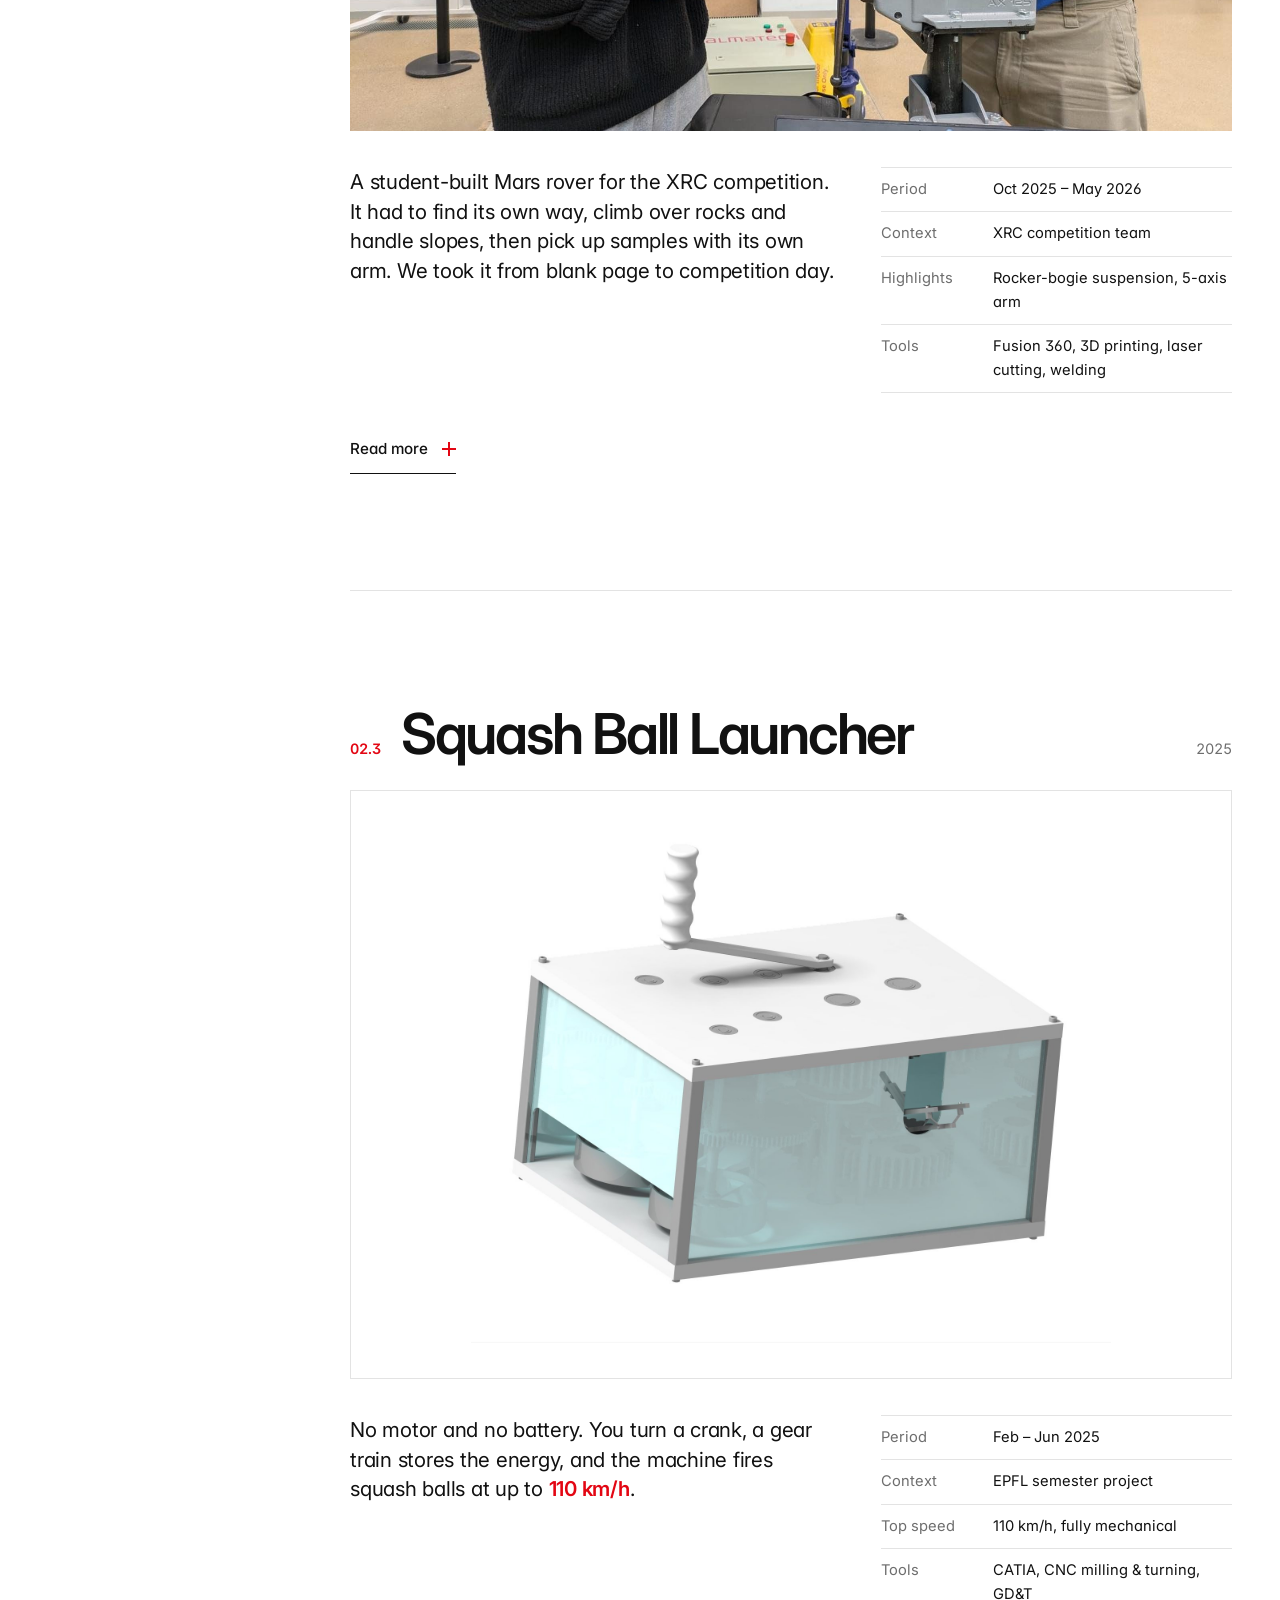
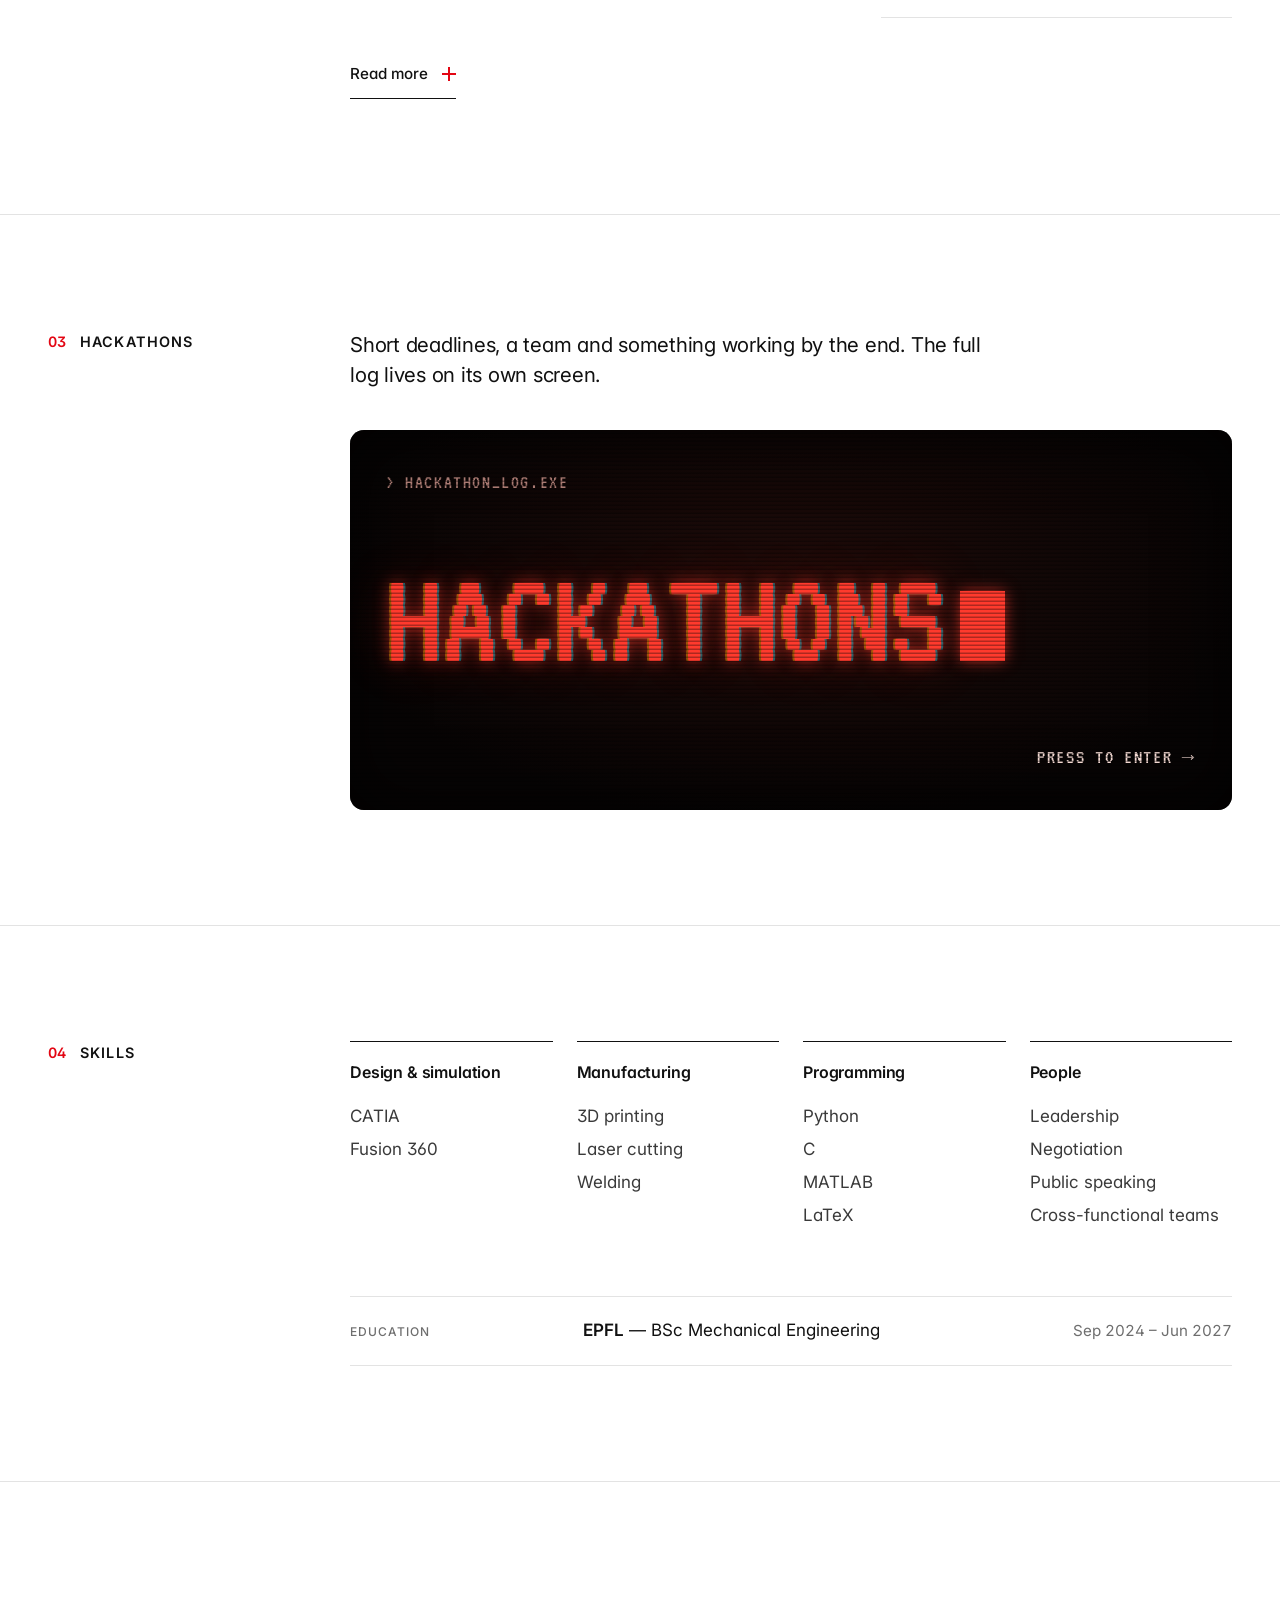
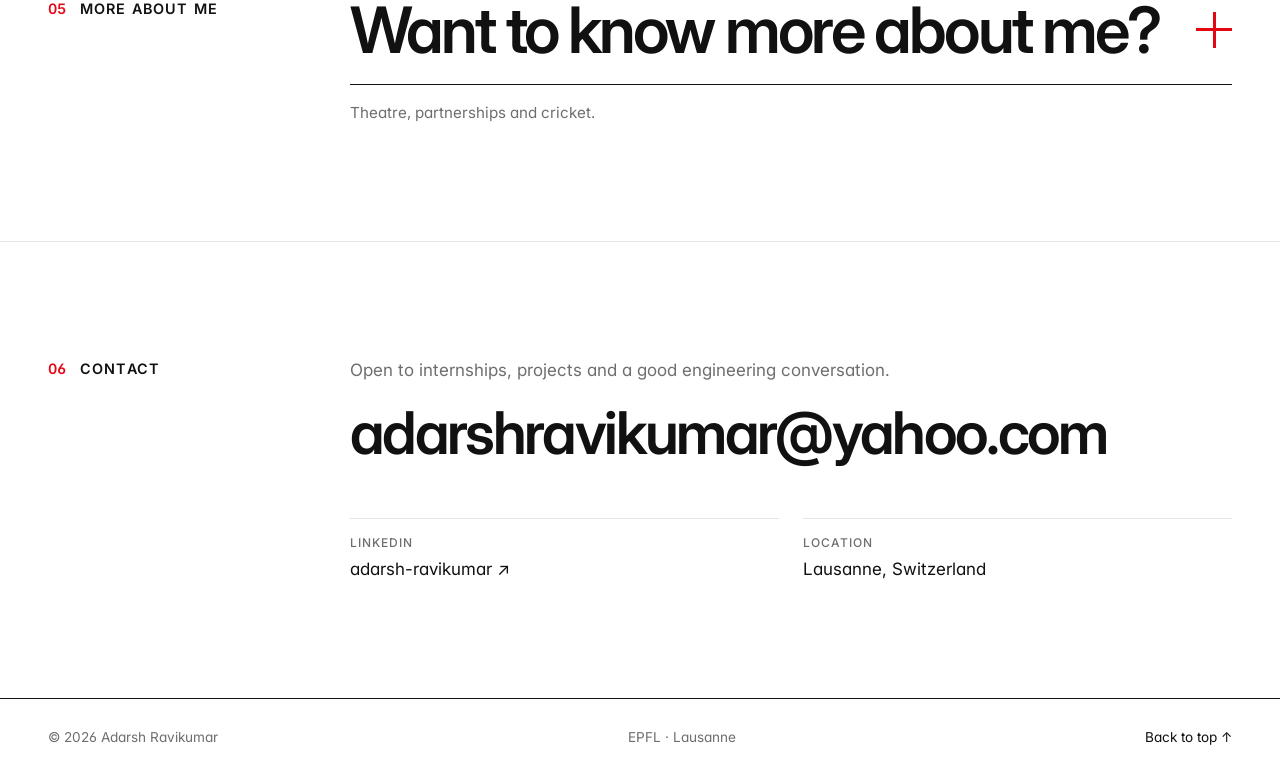
==== commit 0a5aa843: "Add drone project and CRT-style hackathons page - New drone project (mechanical lead) with three ima" ====
--- a/index.html
+++ b/index.html
@@ -4,14 +4,26 @@
 <meta charset="UTF-8" />
 <meta name="viewport" content="width=device-width, initial-scale=1.0" />
 <title>Adarsh Ravikumar — Mechanical Engineering, EPFL</title>
-<meta name="description" content="Portfolio of Adarsh Ravikumar, Mechanical Engineering student at EPFL. Mars rover, squash ball launcher and more." />
+<meta name="description" content="Portfolio of Adarsh Ravikumar, Mechanical Engineering student at EPFL. Drone, Mars rover, squash ball launcher, hackathons and more." />
 <meta name="theme-color" content="#ffffff" />
 <link rel="preconnect" href="https://fonts.googleapis.com" />
 <link rel="preconnect" href="https://fonts.gstatic.com" crossorigin />
-<link href="https://fonts.googleapis.com/css2?family=Inter:wght@400;500;600;700&display=swap" rel="stylesheet" />
-<link rel="stylesheet" href="styles.css" />
+<link href="https://fonts.googleapis.com/css2?family=Inter:wght@400;500;600;700&family=VT323&display=swap" rel="stylesheet" />
+<link rel="stylesheet" href="styles.css?v=3" />
+<script>
+  // arriving back from the hackathons page: start behind the closed "screen" so it can open
+  try {
+    if (sessionStorage.getItem('crt-return')) {
+      sessionStorage.removeItem('crt-return');
+      document.documentElement.classList.add('from-crt');
+    }
+  } catch (e) {}
+</script>
 </head>
 <body>
+
+<!-- the switch-off effect used when entering / leaving the hackathons page -->
+<div class="tv" aria-hidden="true"><span class="tv-bar tv-bar--top"></span><span class="tv-bar tv-bar--bottom"></span><span class="tv-line"></span></div>
 
 <a class="skip-link" href="#main">Skip to content</a>
 
@@ -22,6 +34,7 @@
     <nav class="site-nav" id="site-nav" aria-label="Main">
       <a href="#about">About</a>
       <a href="#projects">Projects</a>
+      <a href="hackathons.html" data-section="#hackathons" data-crt-link>Hackathons</a>
       <a href="#skills">Skills</a>
       <a href="#more">More about me</a>
       <a href="#contact">Contact</a>
@@ -43,15 +56,15 @@
         </div>
         <div>
           <span class="label">School</span>
-          <span>EPFL, Switzerland</span>
+          <span>EPFL, Lausanne</span>
         </div>
         <div>
-          <span class="label">Based in</span>
-          <span>Lausanne</span>
+          <span class="label">Currently</span>
+          <span>Mechanical drone lead</span>
         </div>
         <div>
           <span class="label">Interests</span>
-          <span>Mechanical design, robotics, mechanisms</span>
+          <span>Mechanical design, robotics, Computer vision</span>
         </div>
       </div>
     </div>
@@ -79,11 +92,66 @@
       </header>
 
       <div class="section-body">
+
+        <!-- Drone -->
+        <article class="project" id="drone">
+          <div class="project-title-row">
+            <span class="project-index">02.1</span>
+            <h3>Drone</h3>
+            <span class="project-year">2026–now</span>
+          </div>
+
+          <figure class="project-cover">
+            <img src="assets/img/drone-1.jpg" alt="Drone electronics laid out on laser-cut test plates: a Jetson baseboard with a Pixhawk 6X, a power board, a 4-in-1 ESC and a UBEC" width="1152" height="1610" />
+          </figure>
+
+          <div class="project-info">
+            <p class="project-lede">I lead the mechanical design of a quadcopter that carries its own computer and sensors: a Pixhawk flight controller, an NVIDIA Jetson and two LIDARs. My job is the frame, and making everything fit on it.</p>
+            <dl class="facts">
+              <div><dt>Period</dt><dd>2026 – now</dd></div>
+              <div><dt>Role</dt><dd><strong class="red">Mechanical lead</strong></dd></div>
+              <div><dt>On board</dt><dd>Pixhawk 6X, NVIDIA Jetson, two LIDARs</dd></div>
+              <div><dt>Status</dt><dd>In development</dd></div>
+            </dl>
+          </div>
+
+          <button class="toggle" type="button" aria-expanded="false" aria-controls="drone-details">
+            <span class="toggle-label">Read more</span>
+            <span class="toggle-icon" aria-hidden="true"></span>
+          </button>
+
+          <div class="project-details" id="drone-details" hidden>
+            <ol class="points">
+              <li>
+                <h4>The role</h4>
+                <p>As mechanical lead I'm responsible for the airframe: the central body, the arms, and the mounts for every board and sensor.</p>
+              </li>
+              <li>
+                <h4>The frame</h4>
+                <p>A compact central body holds the Jetson, with two LIDAR mounts at one end and four tube arms carrying the motors.</p>
+              </li>
+              <li>
+                <h4>Prototyping the layout</h4>
+                <p>Before committing to the final plates, we laser-cut test plates and laid the electronics out on them to check spacing, mounting holes and cable runs.</p>
+              </li>
+              <li>
+                <h4>Power &amp; electronics</h4>
+                <p>Two batteries feed a power board, which supplies a 4-in-1 ESC for the four motors and a regulated supply for the flight controller and computer. The frame has to give each of them a place and keep the wiring short.</p>
+              </li>
+            </ol>
+
+            <div class="gallery">
+              <figure><button class="gallery-item" type="button"><img src="assets/img/drone-1.jpg" alt="Drone electronics laid out on laser-cut test plates" loading="lazy" /></button><figcaption>Electronics on laser-cut test plates</figcaption></figure>
+              <figure><button class="gallery-item" type="button"><img src="assets/img/drone-2.jpg" alt="CAD model of the drone frame with a Jetson bay, two LIDAR mounts and four tube arms" loading="lazy" /></button><figcaption>Frame CAD: Jetson bay, LIDAR mounts, four arms</figcaption></figure>
+              <figure><button class="gallery-item" type="button"><img src="assets/img/drone-3.jpg" alt="Wiring diagram linking two batteries, the power board, ESC, four motors, Pixhawk and Jetson" loading="lazy" /></button><figcaption>Wiring diagram</figcaption></figure>
+            </div>
+          </div>
+        </article>
 
         <!-- Mars Rover -->
         <article class="project" id="rover">
           <div class="project-title-row">
-            <span class="project-index">02.1</span>
+            <span class="project-index">02.2</span>
             <h3>Mars Rover</h3>
             <span class="project-year">2025–26</span>
           </div>
@@ -148,7 +216,7 @@
         <!-- Squash Ball Launcher -->
         <article class="project" id="squash">
           <div class="project-title-row">
-            <span class="project-index">02.2</span>
+            <span class="project-index">02.3</span>
             <h3>Squash Ball Launcher</h3>
             <span class="project-year">2025</span>
           </div>
@@ -218,11 +286,32 @@
     </div>
   </section>
 
-  <!-- 03 SKILLS -->
+  <!-- 03 HACKATHONS -->
+  <section class="section" id="hackathons">
+    <div class="container grid">
+      <header class="section-head">
+        <span class="section-num">03</span>
+        <h2>Hackathons</h2>
+      </header>
+      <div class="section-body">
+        <p class="hack-intro">Short deadlines, a team and something working by the end. The full log lives on its own screen.</p>
+
+        <a class="crt-door" href="hackathons.html" data-crt-link aria-label="Open the hackathon log">
+          <span class="crt-door-screen">
+            <span class="crt-door-line">&gt; Hackathon_log.exe</span>
+            <span class="crt-door-title">Hackathons<span class="crt-door-cursor"></span></span>
+            <span class="crt-door-enter">Press to enter →</span>
+          </span>
+        </a>
+      </div>
+    </div>
+  </section>
+
+  <!-- 04 SKILLS -->
   <section class="section" id="skills">
     <div class="container grid">
       <header class="section-head">
-        <span class="section-num">03</span>
+        <span class="section-num">04</span>
         <h2>Skills</h2>
       </header>
       <div class="section-body">
@@ -254,11 +343,11 @@
     </div>
   </section>
 
-  <!-- 04 MORE ABOUT ME -->
+  <!-- 05 MORE ABOUT ME -->
   <section class="section" id="more">
     <div class="container grid">
       <header class="section-head">
-        <span class="section-num">04</span>
+        <span class="section-num">05</span>
         <h2>More about me</h2>
       </header>
       <div class="section-body">
@@ -270,21 +359,21 @@
 
         <div class="personal" id="more-panel" hidden>
           <article>
-            <span class="personal-num">04.1</span>
+            <span class="personal-num">05.1</span>
             <h3>On stage</h3>
             <p class="personal-meta">PLUME · Sep 2025 – May 2026</p>
             <p>With PLUME I performed live in front of 200 paying audience members. That meant weeks of rehearsals with the cast and crew, lines memorised down to the pauses, and taking the director's notes one night and using them the next.</p>
             <p>When something goes off-script on stage, you adjust on the spot and keep going.</p>
           </article>
           <article>
-            <span class="personal-num">04.2</span>
+            <span class="personal-num">05.2</span>
             <h3>Partnerships</h3>
             <p class="personal-meta">EPFL AI Team · Feb 2026 – now</p>
             <p>I handle partnerships for the EPFL AI Team. I find companies that care about what we build, pitch to them, negotiate sponsorship terms and keep those relationships going.</p>
             <p>A lot of the job is turning what our technical leads need into something a partner actually wants to back, whether that's funding, hardware or both.</p>
           </article>
           <article>
-            <span class="personal-num">04.3</span>
+            <span class="personal-num">05.3</span>
             <h3>Cricket</h3>
             <p class="personal-meta">Off the clock</p>
             <!-- write your cricket story here -->
@@ -295,11 +384,11 @@
     </div>
   </section>
 
-  <!-- 05 CONTACT -->
+  <!-- 06 CONTACT -->
   <section class="section" id="contact">
     <div class="container grid">
       <header class="section-head">
-        <span class="section-num">05</span>
+        <span class="section-num">06</span>
         <h2>Contact</h2>
       </header>
       <div class="section-body">
@@ -337,6 +426,6 @@
   <button class="lightbox-nav lightbox-next" id="lightbox-next" type="button" aria-label="Next image">→</button>
 </div>
 
-<script src="main.js"></script>
+<script src="main.js?v=3"></script>
 </body>
 </html>
--- a/styles.css
+++ b/styles.css
@@ -437,6 +437,171 @@
 #rover .gallery figure:nth-child(2) img { object-position: 50% 80%; }
 #rover .gallery figure:nth-child(4) img { object-position: 50% 85%; }
 #rover .gallery figure:nth-child(5) img { object-position: 50% 62%; }
+
+#drone .project-cover img { object-position: 50% 62%; }
+
+/* ---------- Hackathons (the door into the CRT page) ---------- */
+
+.hack-intro {
+  font-size: clamp(1.15rem, 1.6vw, 1.4rem);
+  line-height: 1.45;
+  letter-spacing: -.012em;
+  max-width: 32em;
+}
+
+.crt-door {
+  display: block;
+  margin-top: 40px;
+  text-decoration: none;
+  color: #ff3a2d;
+}
+
+.crt-door-screen {
+  position: relative;
+  display: flex;
+  flex-direction: column;
+  justify-content: space-between;
+  gap: 24px;
+  min-height: clamp(230px, 30vw, 380px);
+  padding: clamp(20px, 3vw, 36px);
+  background: radial-gradient(ellipse at 50% 40%, #1f0b09 0%, #070404 75%);
+  border-radius: 14px;
+  box-shadow: inset 0 0 70px rgba(0, 0, 0, .85);
+  overflow: hidden;
+  font-family: "VT323", ui-monospace, "Cascadia Mono", Consolas, monospace;
+  text-transform: uppercase;
+}
+
+/* scanlines */
+.crt-door-screen::after {
+  content: "";
+  position: absolute;
+  inset: 0;
+  background: repeating-linear-gradient(to bottom, rgba(0, 0, 0, 0) 0, rgba(0, 0, 0, 0) 2px, rgba(0, 0, 0, .32) 3px, rgba(0, 0, 0, .32) 4px);
+  pointer-events: none;
+}
+
+.crt-door-line {
+  font-size: 1.25rem;
+  letter-spacing: .08em;
+  color: #a97a72;
+}
+
+.crt-door-title {
+  font-size: clamp(3.2rem, 11vw, 9rem);
+  line-height: .85;
+  white-space: nowrap;
+  text-shadow:
+    2px 0 0 rgba(0, 229, 255, .38),
+    -2px 0 0 rgba(255, 176, 0, .42),
+    0 0 16px rgba(255, 58, 45, .65),
+    0 0 50px rgba(255, 58, 45, .3);
+}
+
+.crt-door-cursor {
+  display: inline-block;
+  width: .32em;
+  height: .5em;
+  margin-left: .1em;
+  background: currentColor;
+  box-shadow: 0 0 14px rgba(255, 58, 45, .7);
+  animation: crt-blink 1s steps(1) infinite;
+}
+
+.crt-door-enter {
+  align-self: flex-end;
+  font-size: 1.3rem;
+  letter-spacing: .08em;
+  color: #f3d9d2;
+}
+
+.crt-door:hover .crt-door-enter,
+.crt-door:focus-visible .crt-door-enter { color: #fff; text-shadow: 0 0 10px rgba(255, 255, 255, .6); }
+
+.crt-door:hover .crt-door-title { animation: crt-jitter .28s steps(1) 1; }
+
+@keyframes crt-blink { 50% { opacity: 0; } }
+
+@keyframes crt-jitter {
+  0%, 100% { transform: none; }
+  25% { transform: translateX(-6px) skewX(-8deg); }
+  50% { transform: translateX(5px) skewX(5deg); }
+  75% { transform: translateX(-2px); }
+}
+
+/* the door screen growing to fill the window */
+.crt-zoom {
+  position: fixed;
+  z-index: 200;
+  background: #070404;
+  border-radius: 14px;
+  transition:
+    top .5s cubic-bezier(.7, 0, .2, 1),
+    left .5s cubic-bezier(.7, 0, .2, 1),
+    width .5s cubic-bezier(.7, 0, .2, 1),
+    height .5s cubic-bezier(.7, 0, .2, 1),
+    border-radius .5s linear;
+}
+
+.crt-zoom.is-full {
+  top: 0 !important;
+  left: 0 !important;
+  width: 100vw !important;
+  height: 100vh !important;
+  border-radius: 0;
+}
+
+/* the page switching off like an old TV: collapses to a line, then a dot */
+.tv {
+  position: fixed;
+  inset: 0;
+  z-index: 200;
+  pointer-events: none;
+}
+
+.tv-bar {
+  position: absolute;
+  left: 0;
+  right: 0;
+  height: 0;
+  background: #070404;
+}
+
+.tv-bar--top { top: 0; }
+
+.tv-bar--bottom { bottom: 0; }
+
+.tv-line {
+  position: absolute;
+  left: 0;
+  right: 0;
+  top: 50%;
+  height: 2px;
+  margin-top: -1px;
+  background: #fff;
+  box-shadow: 0 0 12px 2px rgba(255, 255, 255, .9), 0 0 44px 8px rgba(227, 6, 19, .65);
+  opacity: 0;
+}
+
+.tv.is-off .tv-bar { animation: tv-close .3s cubic-bezier(.6, 0, .9, .4) forwards; }
+
+.tv.is-off .tv-line { animation: tv-line .62s linear forwards; }
+
+html.from-crt .tv-bar { animation: tv-open .5s .06s cubic-bezier(.2, .7, .2, 1) both; }
+
+@keyframes tv-close { to { height: calc(50% + 1px); } }
+
+@keyframes tv-open {
+  from { height: calc(50% + 1px); }
+  to { height: 0; }
+}
+
+@keyframes tv-line {
+  0%, 38% { opacity: 0; transform: scaleX(1); }
+  48% { opacity: 1; transform: scaleX(1); }
+  82% { opacity: 1; transform: scaleX(.004); }
+  100% { opacity: 0; transform: scaleX(.004); }
+}
 
 /* ---------- Skills ---------- */
 
@@ -789,4 +954,9 @@
   *,
   *::before,
   *::after { transition: none !important; }
-}
+
+  .crt-door-cursor,
+  .crt-door:hover .crt-door-title,
+  .tv-bar,
+  .tv-line { animation: none !important; }
+}
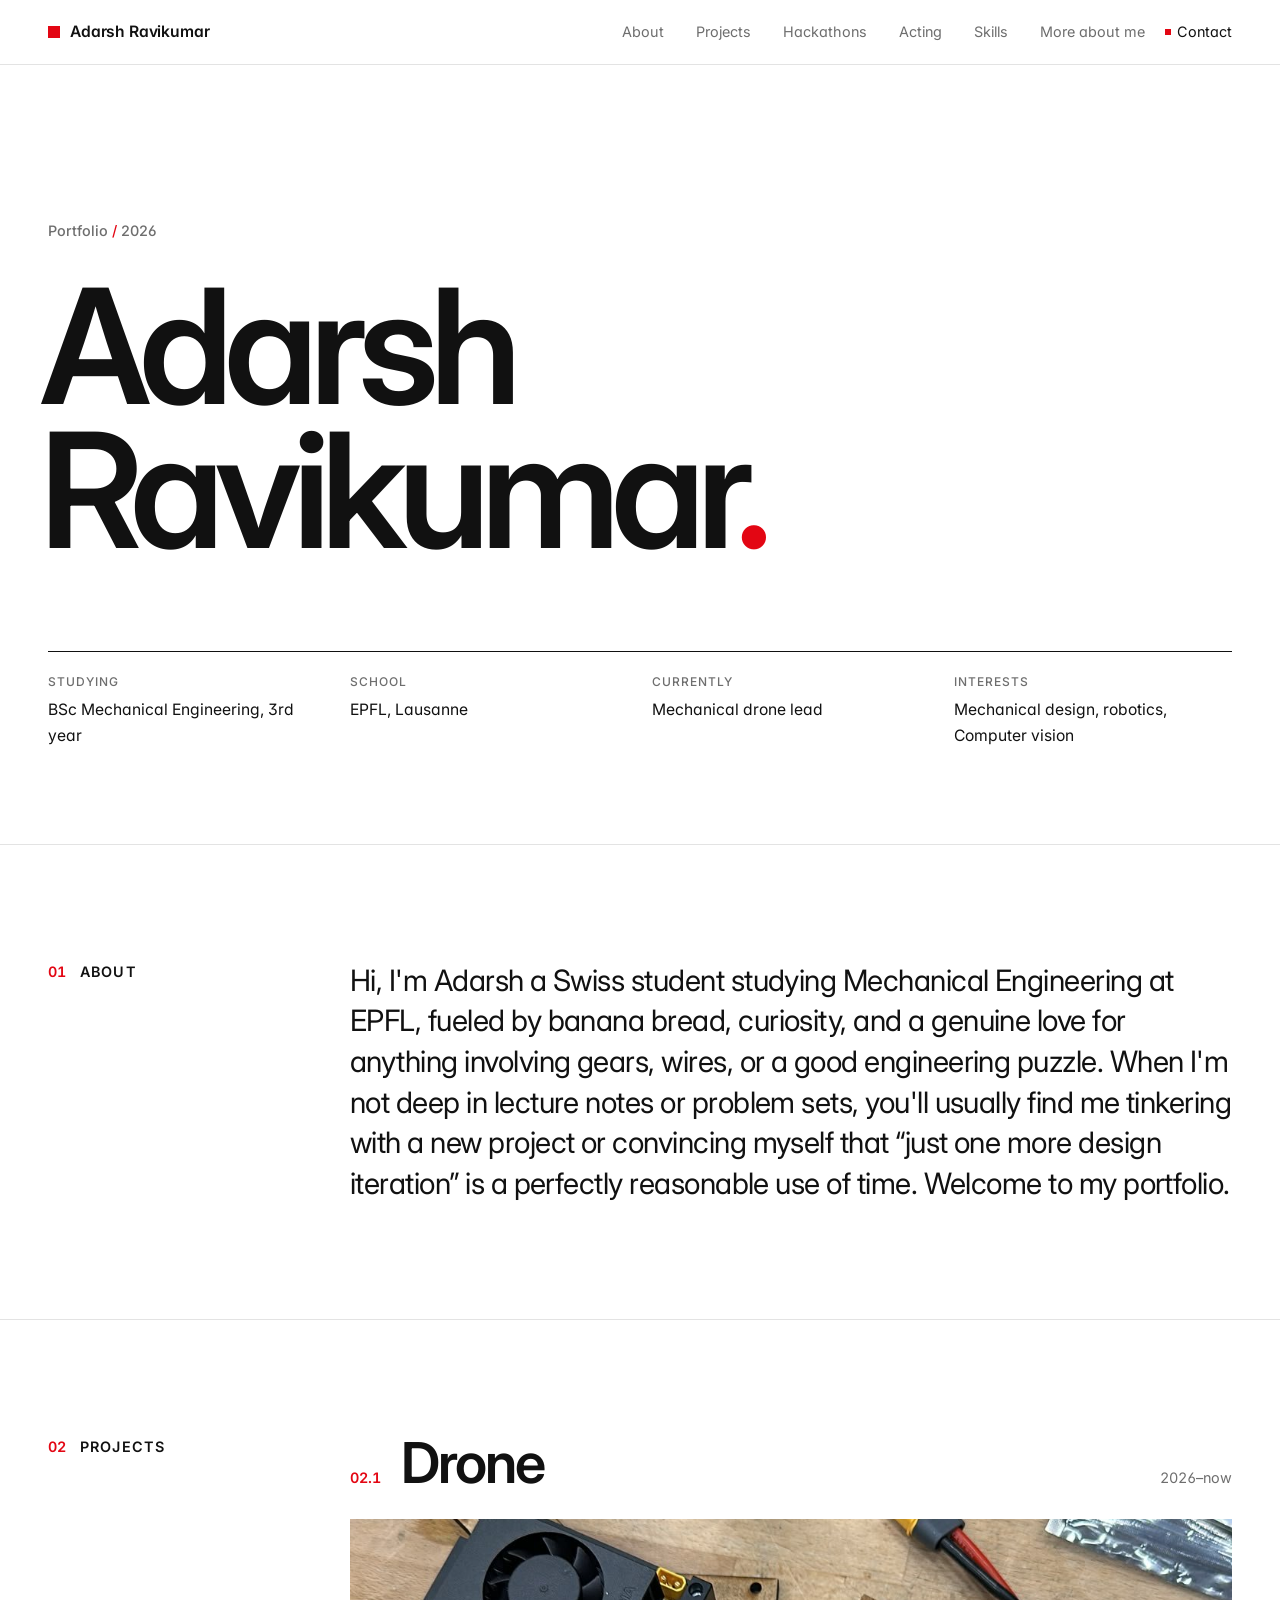
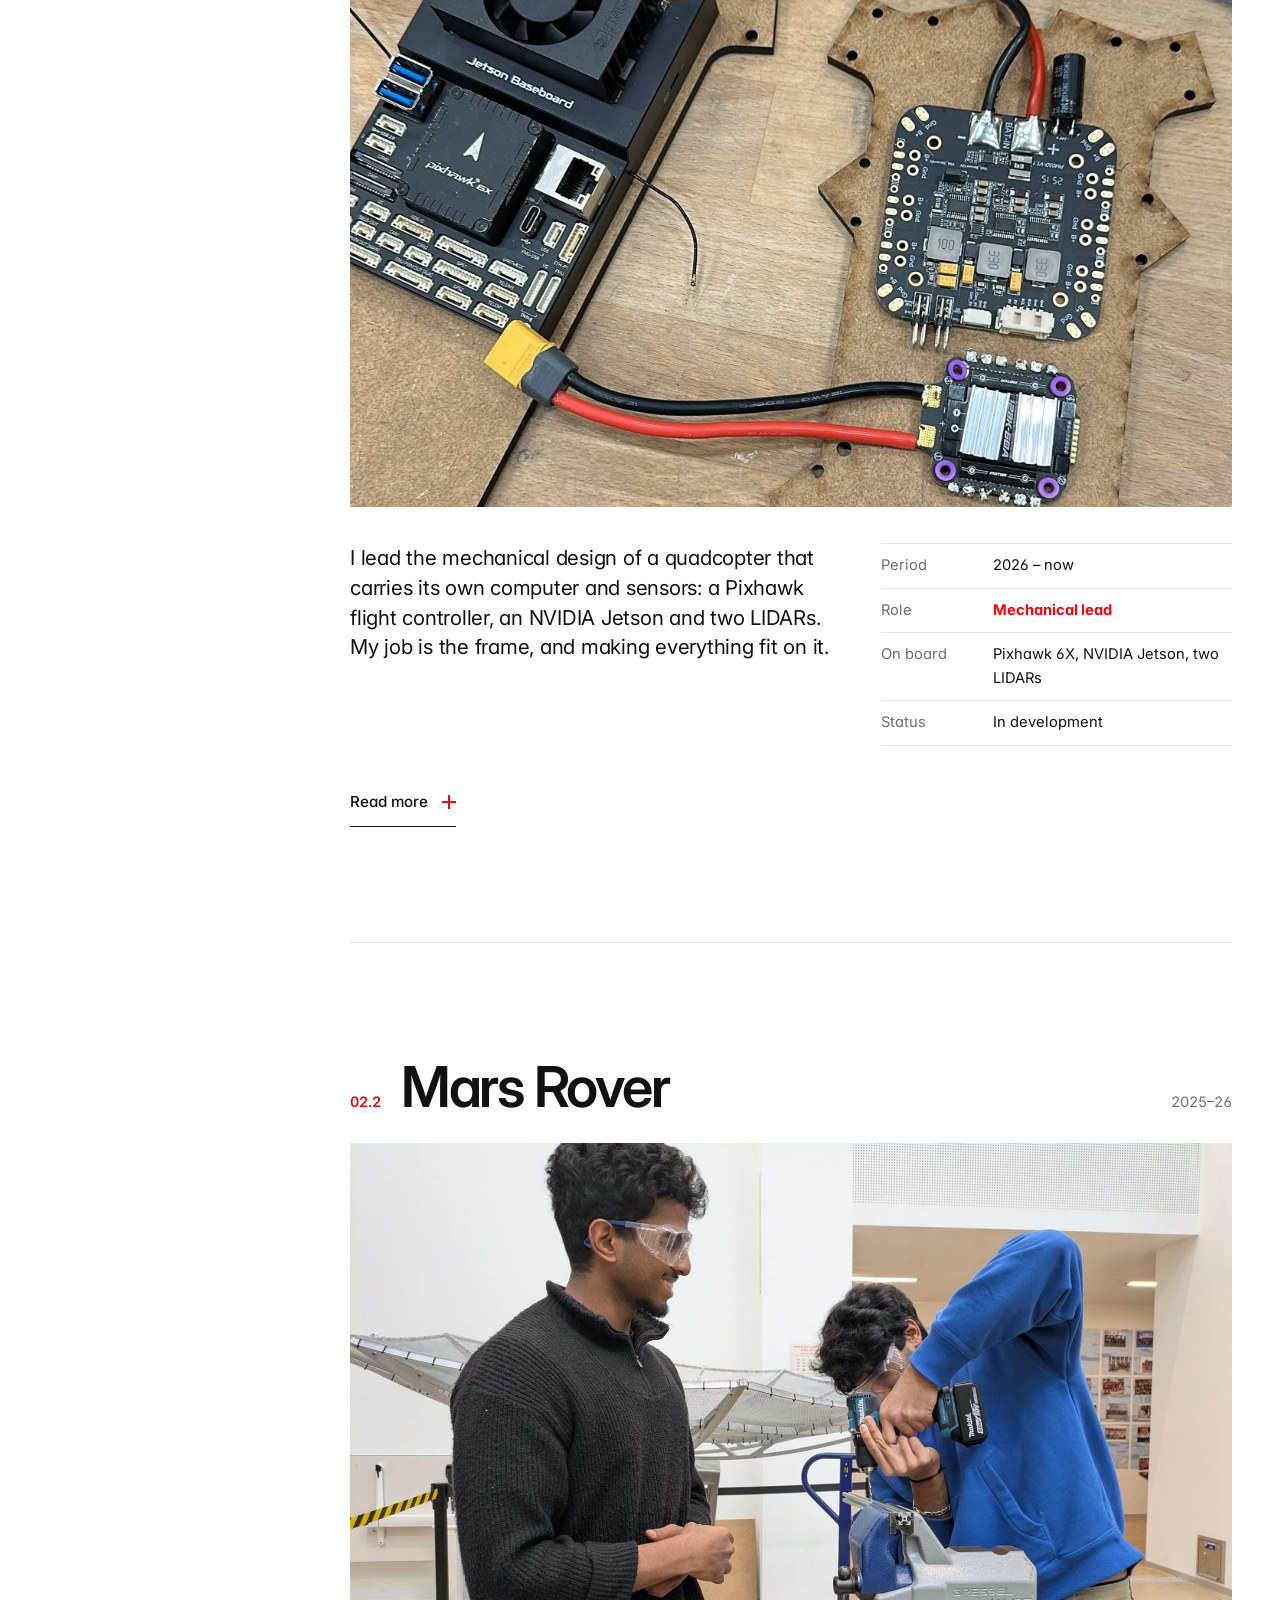
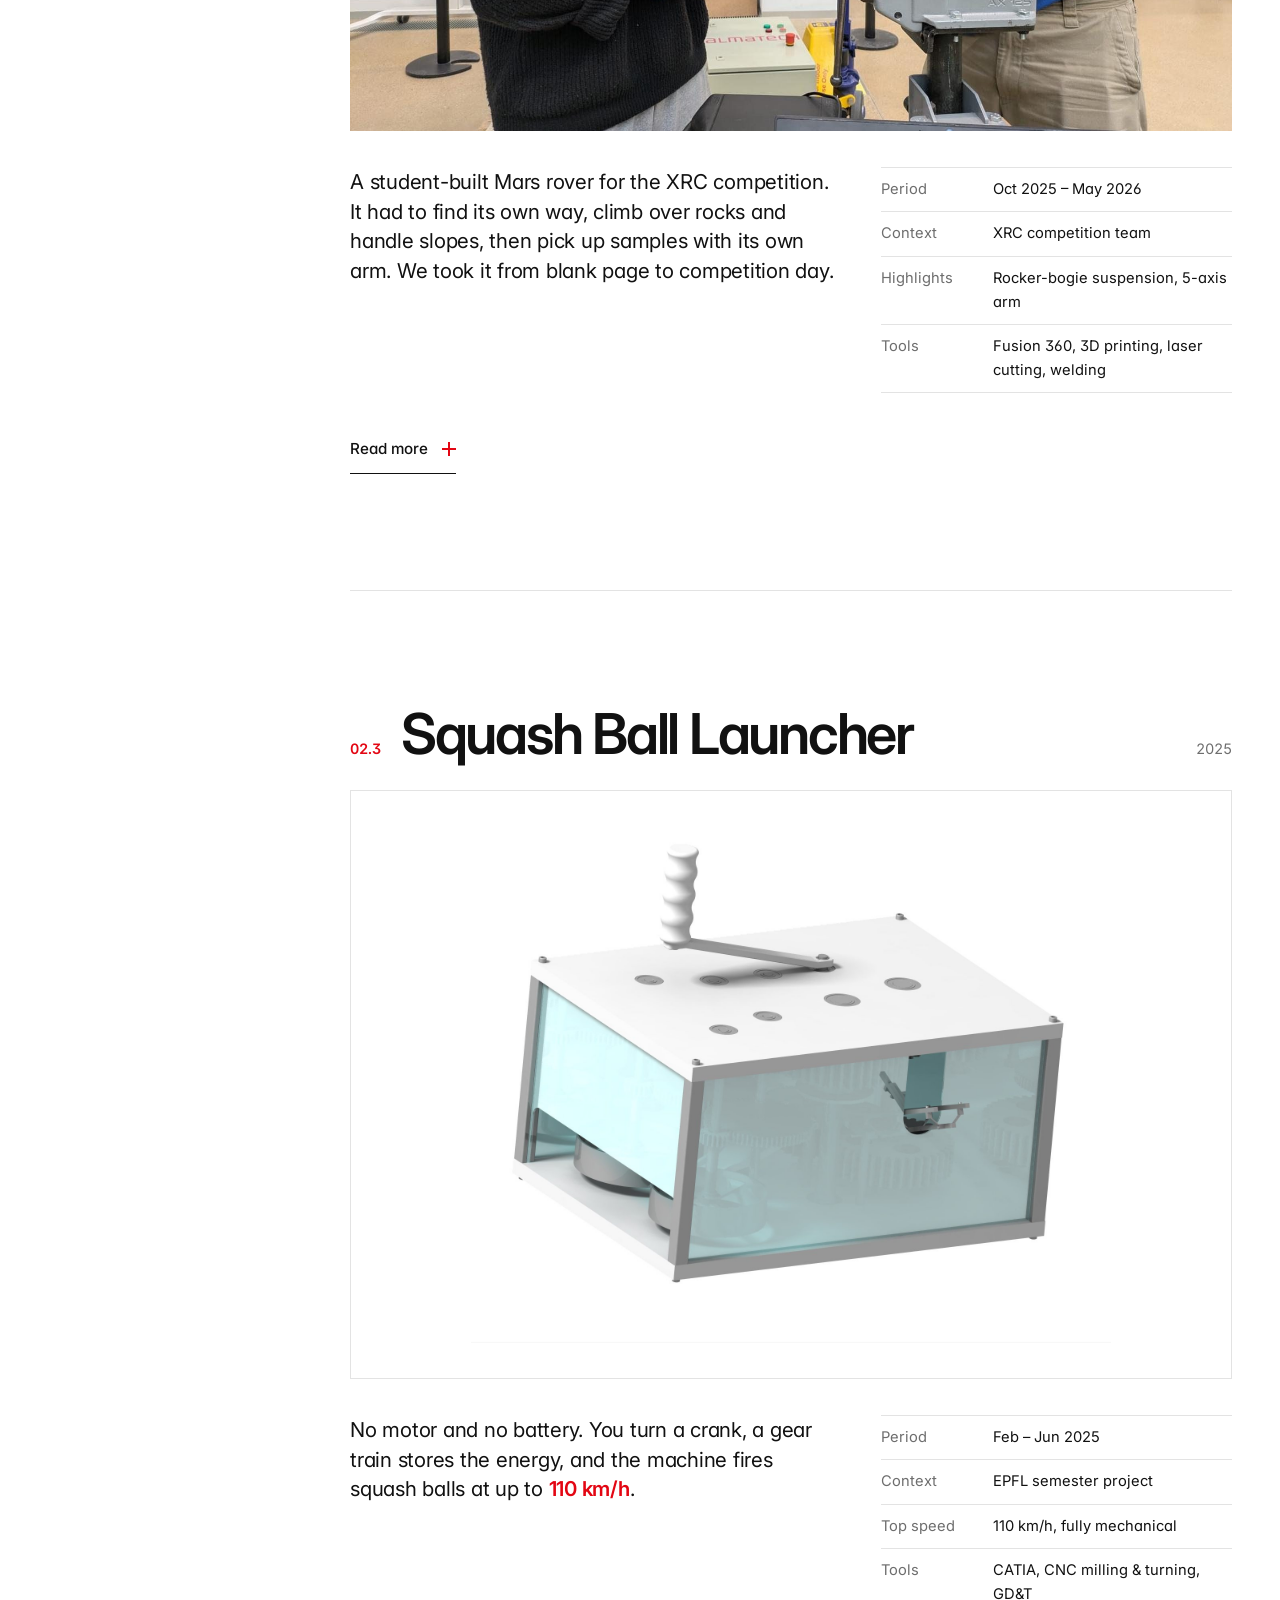
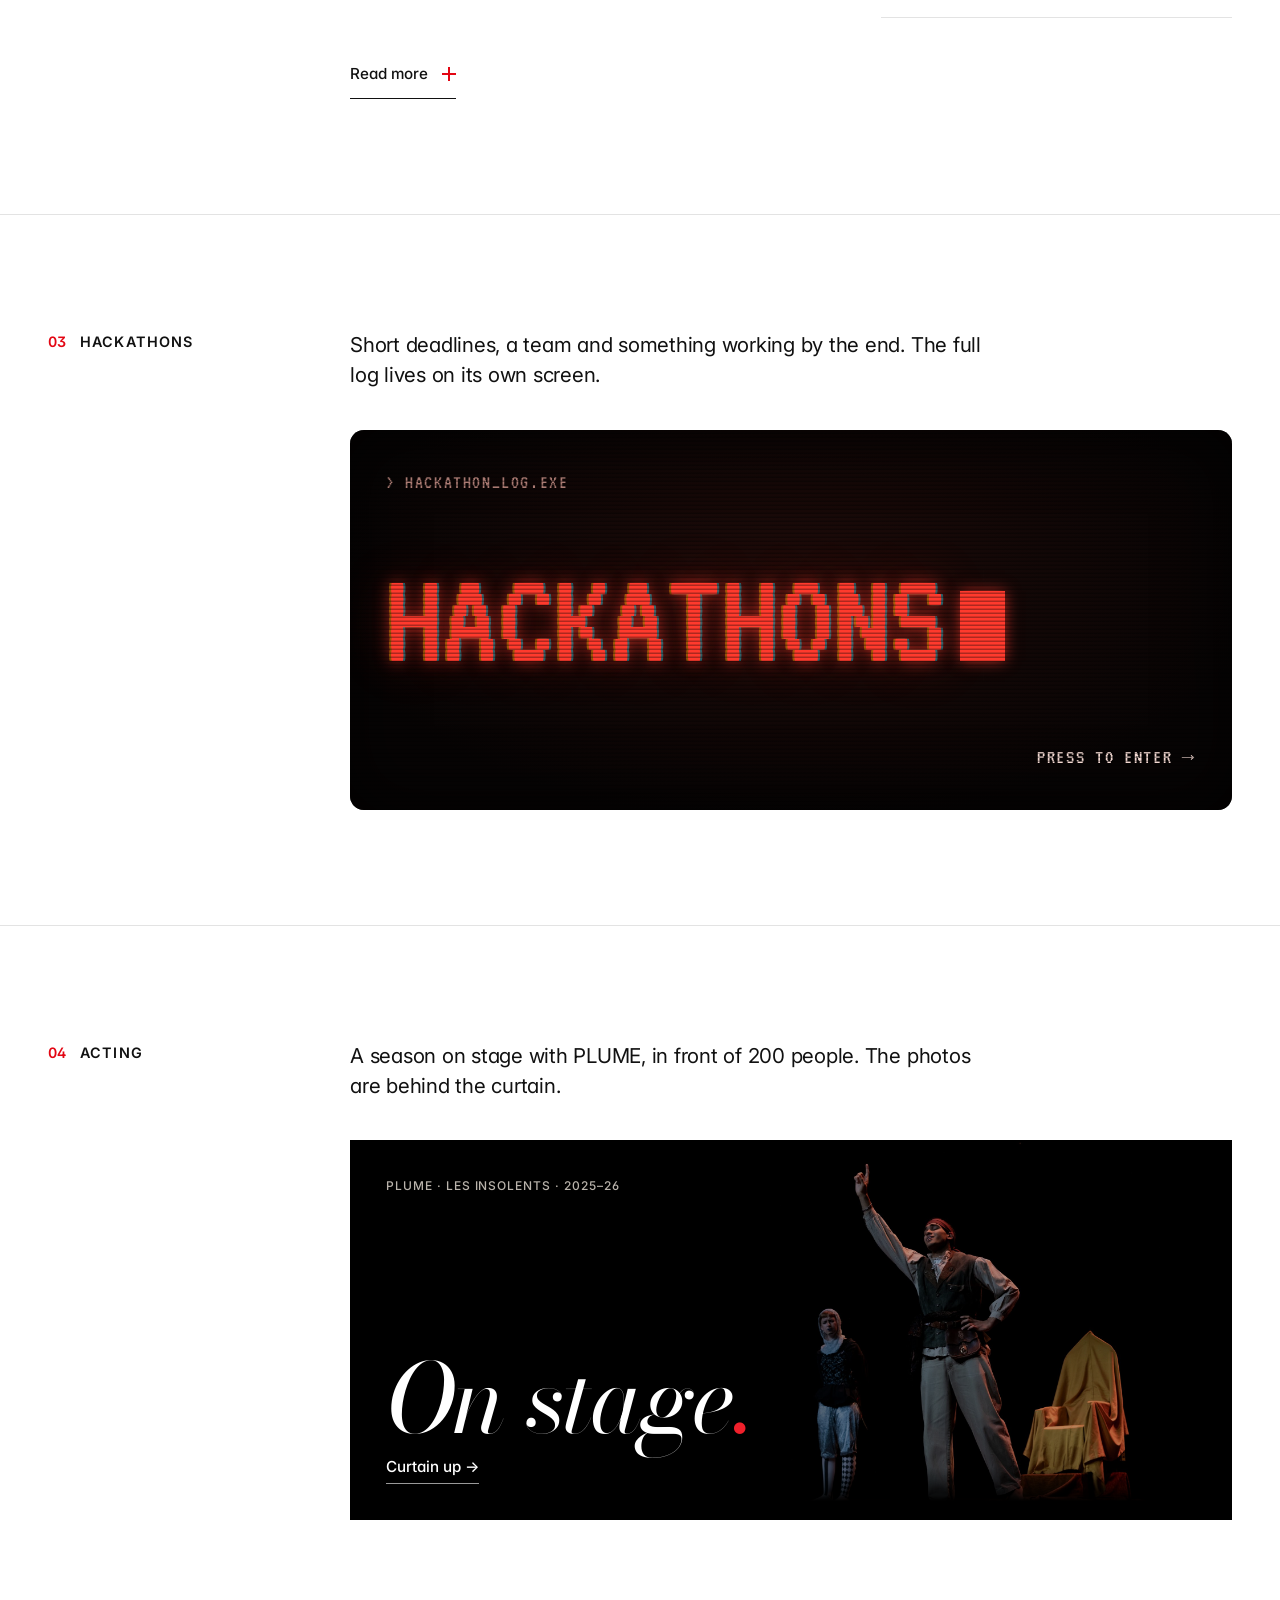
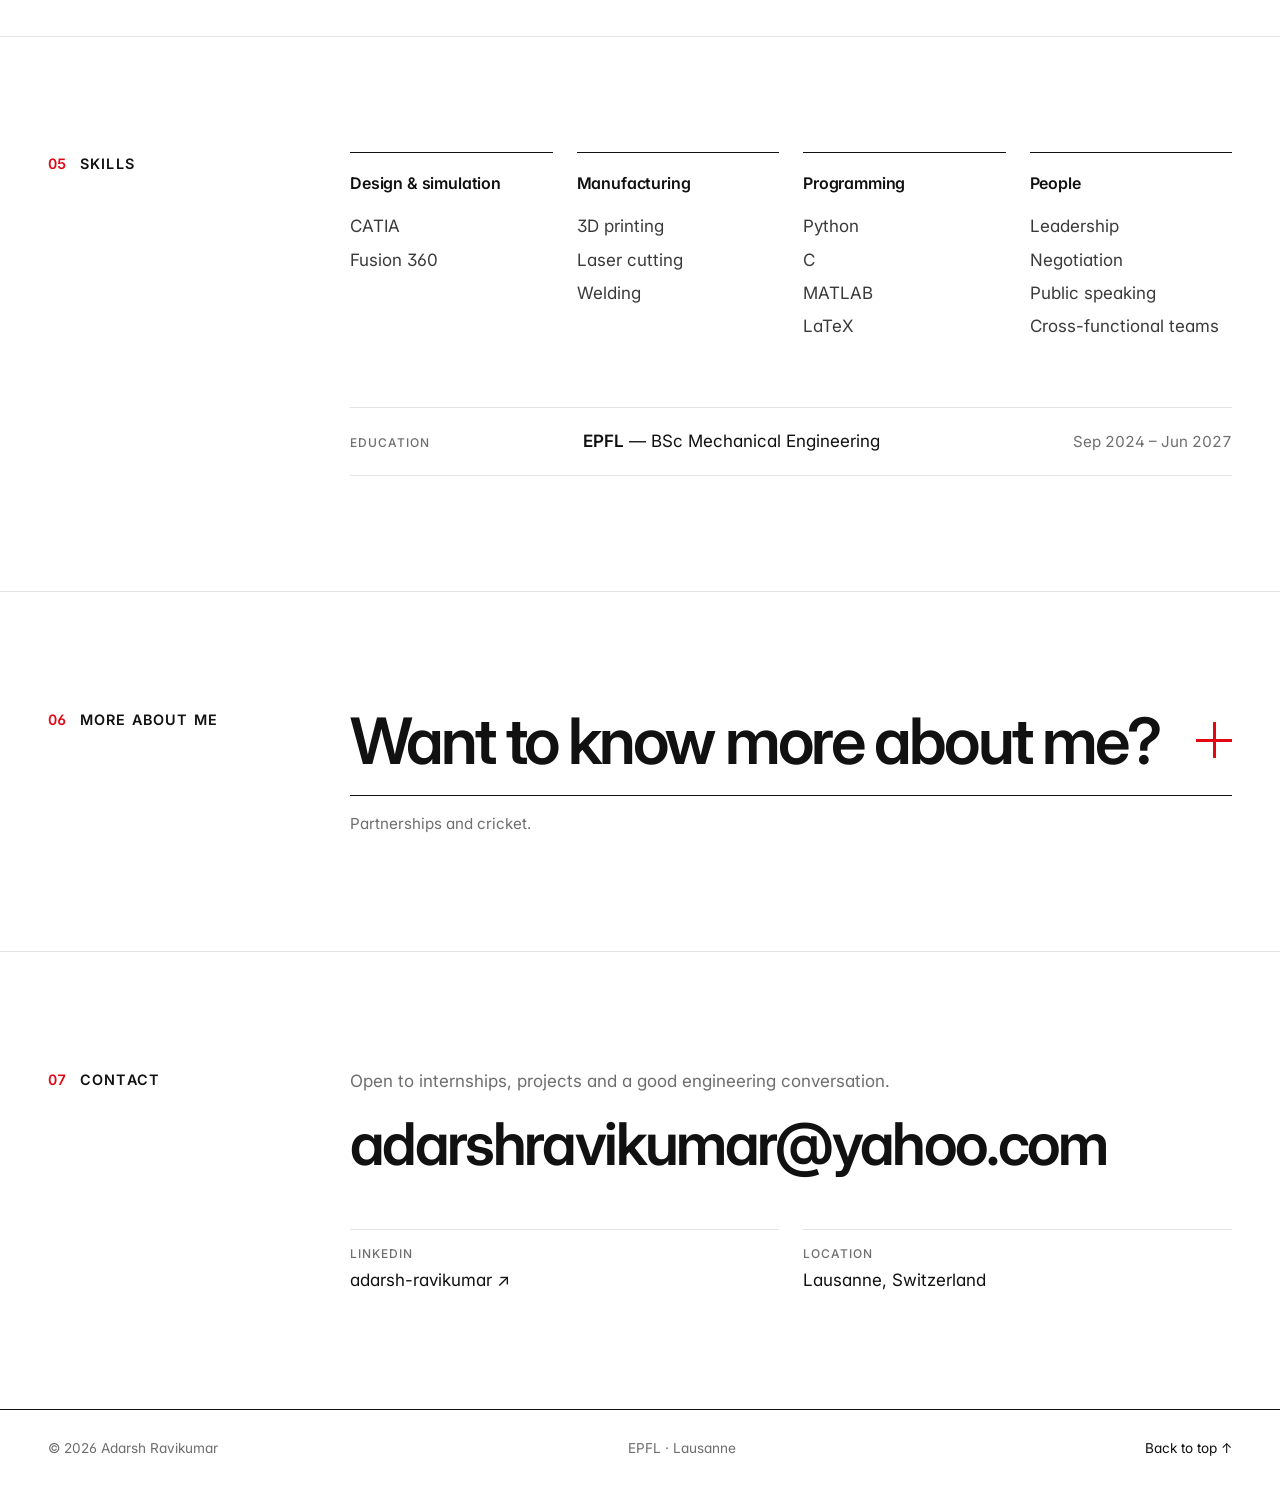
==== commit f5715b90: "Add acting section and stage-themed acting page - New Acting section on the main page with a curtain" ====
--- a/index.html
+++ b/index.html
@@ -4,12 +4,12 @@
 <meta charset="UTF-8" />
 <meta name="viewport" content="width=device-width, initial-scale=1.0" />
 <title>Adarsh Ravikumar — Mechanical Engineering, EPFL</title>
-<meta name="description" content="Portfolio of Adarsh Ravikumar, Mechanical Engineering student at EPFL. Drone, Mars rover, squash ball launcher, hackathons and more." />
+<meta name="description" content="Portfolio of Adarsh Ravikumar, Mechanical Engineering student at EPFL. Drone, Mars rover, squash ball launcher, hackathons, theatre and more." />
 <meta name="theme-color" content="#ffffff" />
 <link rel="preconnect" href="https://fonts.googleapis.com" />
 <link rel="preconnect" href="https://fonts.gstatic.com" crossorigin />
-<link href="https://fonts.googleapis.com/css2?family=Inter:wght@400;500;600;700&family=VT323&display=swap" rel="stylesheet" />
-<link rel="stylesheet" href="styles.css?v=3" />
+<link href="https://fonts.googleapis.com/css2?family=Bodoni+Moda:ital,wght@1,400&family=Inter:wght@400;500;600;700&family=VT323&display=swap" rel="stylesheet" />
+<link rel="stylesheet" href="styles.css?v=5" />
 <script>
   // arriving back from the hackathons page: start behind the closed "screen" so it can open
   try {
@@ -17,6 +17,10 @@
       sessionStorage.removeItem('crt-return');
       document.documentElement.classList.add('from-crt');
     }
+    if (sessionStorage.getItem('stage-return')) {
+      sessionStorage.removeItem('stage-return');
+      document.documentElement.classList.add('from-stage');
+    }
   } catch (e) {}
 </script>
 </head>
@@ -24,6 +28,9 @@
 
 <!-- the switch-off effect used when entering / leaving the hackathons page -->
 <div class="tv" aria-hidden="true"><span class="tv-bar tv-bar--top"></span><span class="tv-bar tv-bar--bottom"></span><span class="tv-line"></span></div>
+
+<!-- the curtain used when entering / leaving the acting page -->
+<div class="curtain" aria-hidden="true"><span class="curtain-half curtain-half--l"></span><span class="curtain-half curtain-half--r"></span></div>
 
 <a class="skip-link" href="#main">Skip to content</a>
 
@@ -35,6 +42,7 @@
       <a href="#about">About</a>
       <a href="#projects">Projects</a>
       <a href="hackathons.html" data-section="#hackathons" data-crt-link>Hackathons</a>
+      <a href="acting.html" data-section="#acting" data-stage-link>Acting</a>
       <a href="#skills">Skills</a>
       <a href="#more">More about me</a>
       <a href="#contact">Contact</a>
@@ -307,11 +315,35 @@
     </div>
   </section>
 
-  <!-- 04 SKILLS -->
+  <!-- 04 ACTING -->
+  <section class="section" id="acting">
+    <div class="container grid">
+      <header class="section-head">
+        <span class="section-num">04</span>
+        <h2>Acting</h2>
+      </header>
+      <div class="section-body">
+        <p class="hack-intro">A season on stage with PLUME, in front of 200 people. The photos are behind the curtain.</p>
+
+        <a class="stage-door" href="acting.html" data-stage-link aria-label="Open the acting page">
+          <span class="stage-door-scene">
+            <img src="assets/img/stage-2.jpg" alt="" loading="lazy" />
+            <span class="stage-door-label">PLUME · Les Insolents · 2025–26</span>
+            <span class="stage-door-bottom">
+              <span class="stage-door-title">On stage<span class="stage-door-dot">.</span></span>
+              <span class="stage-door-enter">Curtain up →</span>
+            </span>
+          </span>
+        </a>
+      </div>
+    </div>
+  </section>
+
+  <!-- 05 SKILLS -->
   <section class="section" id="skills">
     <div class="container grid">
       <header class="section-head">
-        <span class="section-num">04</span>
+        <span class="section-num">05</span>
         <h2>Skills</h2>
       </header>
       <div class="section-body">
@@ -343,11 +375,11 @@
     </div>
   </section>
 
-  <!-- 05 MORE ABOUT ME -->
+  <!-- 06 MORE ABOUT ME -->
   <section class="section" id="more">
     <div class="container grid">
       <header class="section-head">
-        <span class="section-num">05</span>
+        <span class="section-num">06</span>
         <h2>More about me</h2>
       </header>
       <div class="section-body">
@@ -355,25 +387,18 @@
           <span>Want to know more about me?</span>
           <span class="toggle-icon is-large" aria-hidden="true"></span>
         </button>
-        <p class="more-hint">Theatre, partnerships and cricket.</p>
+        <p class="more-hint">Partnerships and cricket.</p>
 
         <div class="personal" id="more-panel" hidden>
           <article>
-            <span class="personal-num">05.1</span>
-            <h3>On stage</h3>
-            <p class="personal-meta">PLUME · Sep 2025 – May 2026</p>
-            <p>With PLUME I performed live in front of 200 paying audience members. That meant weeks of rehearsals with the cast and crew, lines memorised down to the pauses, and taking the director's notes one night and using them the next.</p>
-            <p>When something goes off-script on stage, you adjust on the spot and keep going.</p>
-          </article>
-          <article>
-            <span class="personal-num">05.2</span>
+            <span class="personal-num">06.1</span>
             <h3>Partnerships</h3>
             <p class="personal-meta">EPFL AI Team · Feb 2026 – now</p>
             <p>I handle partnerships for the EPFL AI Team. I find companies that care about what we build, pitch to them, negotiate sponsorship terms and keep those relationships going.</p>
             <p>A lot of the job is turning what our technical leads need into something a partner actually wants to back, whether that's funding, hardware or both.</p>
           </article>
           <article>
-            <span class="personal-num">05.3</span>
+            <span class="personal-num">06.2</span>
             <h3>Cricket</h3>
             <p class="personal-meta">Off the clock</p>
             <!-- write your cricket story here -->
@@ -384,11 +409,11 @@
     </div>
   </section>
 
-  <!-- 06 CONTACT -->
+  <!-- 07 CONTACT -->
   <section class="section" id="contact">
     <div class="container grid">
       <header class="section-head">
-        <span class="section-num">06</span>
+        <span class="section-num">07</span>
         <h2>Contact</h2>
       </header>
       <div class="section-body">
@@ -426,6 +451,6 @@
   <button class="lightbox-nav lightbox-next" id="lightbox-next" type="button" aria-label="Next image">→</button>
 </div>
 
-<script src="main.js?v=3"></script>
+<script src="main.js?v=4"></script>
 </body>
 </html>
--- a/styles.css
+++ b/styles.css
@@ -601,6 +601,126 @@
   48% { opacity: 1; transform: scaleX(1); }
   82% { opacity: 1; transform: scaleX(.004); }
   100% { opacity: 0; transform: scaleX(.004); }
+}
+
+/* ---------- Acting (the door onto the stage page) ---------- */
+
+.stage-door {
+  display: block;
+  margin-top: 40px;
+  text-decoration: none;
+  color: #fff;
+}
+
+.stage-door-scene {
+  position: relative;
+  display: flex;
+  flex-direction: column;
+  justify-content: space-between;
+  gap: 24px;
+  min-height: clamp(230px, 30vw, 380px);
+  padding: clamp(20px, 3vw, 36px);
+  background: #000;
+  overflow: hidden;
+}
+
+.stage-door-scene img {
+  position: absolute;
+  top: 0;
+  right: 0;
+  width: 64%;
+  height: 100%;
+  object-fit: cover;
+  object-position: 50% 30%;
+  filter: brightness(.72);
+  transition: filter .35s ease;
+  /* fade into the black on the left, and at the very bottom edge */
+  -webkit-mask-image: linear-gradient(to right, transparent 0, #000 38%), linear-gradient(to top, transparent 5%, #000 14%);
+  -webkit-mask-composite: source-in;
+  mask-image: linear-gradient(to right, transparent 0, #000 38%), linear-gradient(to top, transparent 5%, #000 14%);
+  mask-composite: intersect;
+}
+
+.stage-door:hover .stage-door-scene img,
+.stage-door:focus-visible .stage-door-scene img { filter: brightness(1.05); }
+
+.stage-door-label,
+.stage-door-bottom { position: relative; }
+
+.stage-door-label {
+  font-size: .75rem;
+  font-weight: 500;
+  letter-spacing: .08em;
+  text-transform: uppercase;
+  color: #b9b3ab;
+}
+
+.stage-door-bottom {
+  display: flex;
+  flex-direction: column;
+  align-items: flex-start;
+  gap: 14px;
+}
+
+.stage-door-title {
+  font-family: "Bodoni Moda", "Bodoni 72", Didot, "Times New Roman", serif;
+  font-style: italic;
+  font-weight: 400;
+  font-size: clamp(3rem, 7.5vw, 6.2rem);
+  line-height: .9;
+  letter-spacing: -.03em;
+}
+
+.stage-door-dot { color: #f0202b; }
+
+.stage-door-enter {
+  font-size: .95rem;
+  font-weight: 500;
+  padding-bottom: 4px;
+  border-bottom: 1px solid rgba(255, 255, 255, .6);
+  transition: color .15s ease, border-color .15s ease;
+}
+
+.stage-door:hover .stage-door-enter { color: #ff4a53; border-bottom-color: #ff4a53; }
+
+/* the curtain: closes before the acting page, opens on the way back */
+.curtain {
+  position: fixed;
+  inset: 0;
+  z-index: 210;
+  pointer-events: none;
+  overflow: hidden;
+}
+
+.curtain-half {
+  position: absolute;
+  top: 0;
+  bottom: 0;
+  width: 50.5%;
+  background:
+    linear-gradient(to bottom, rgba(0, 0, 0, .4), rgba(0, 0, 0, 0) 18%, rgba(0, 0, 0, 0) 78%, rgba(0, 0, 0, .5)),
+    repeating-linear-gradient(90deg, #6a0307 0, #b3050f 22px, #e30613 38px, #a4040d 56px, #6a0307 78px);
+  transition: transform .65s cubic-bezier(.7, 0, .25, 1);
+}
+
+.curtain-half--l { left: 0; transform: translateX(-115%); box-shadow: 14px 0 44px rgba(0, 0, 0, .6); }
+
+.curtain-half--r { right: 0; transform: translateX(115%); box-shadow: -14px 0 44px rgba(0, 0, 0, .6); }
+
+.curtain.is-closed .curtain-half { transform: none; }
+
+html.from-stage .curtain-half--l { animation: curtain-open-l 1s .12s cubic-bezier(.6, 0, .2, 1) both; }
+
+html.from-stage .curtain-half--r { animation: curtain-open-r 1s .12s cubic-bezier(.6, 0, .2, 1) both; }
+
+@keyframes curtain-open-l {
+  from { transform: none; }
+  to { transform: translateX(-115%); }
+}
+
+@keyframes curtain-open-r {
+  from { transform: none; }
+  to { transform: translateX(115%); }
 }
 
 /* ---------- Skills ---------- */
@@ -685,7 +805,7 @@
 
 .personal {
   display: grid;
-  grid-template-columns: repeat(3, minmax(0, 1fr));
+  grid-template-columns: repeat(2, minmax(0, 1fr));
   gap: 40px 32px;
   margin-top: 48px;
 }
@@ -935,6 +1055,13 @@
   .personal,
   .contact-list { grid-template-columns: 1fr; }
 
+  .stage-door-scene img {
+    width: 100%;
+    filter: brightness(.5);
+    -webkit-mask-image: linear-gradient(to top, transparent 5%, #000 14%);
+    mask-image: linear-gradient(to top, transparent 5%, #000 14%);
+  }
+
   .education { grid-template-columns: 1fr; gap: 6px; }
 
   .education-date { text-align: left; }
@@ -958,5 +1085,6 @@
   .crt-door-cursor,
   .crt-door:hover .crt-door-title,
   .tv-bar,
-  .tv-line { animation: none !important; }
-}
+  .tv-line,
+  .curtain-half { animation: none !important; }
+}
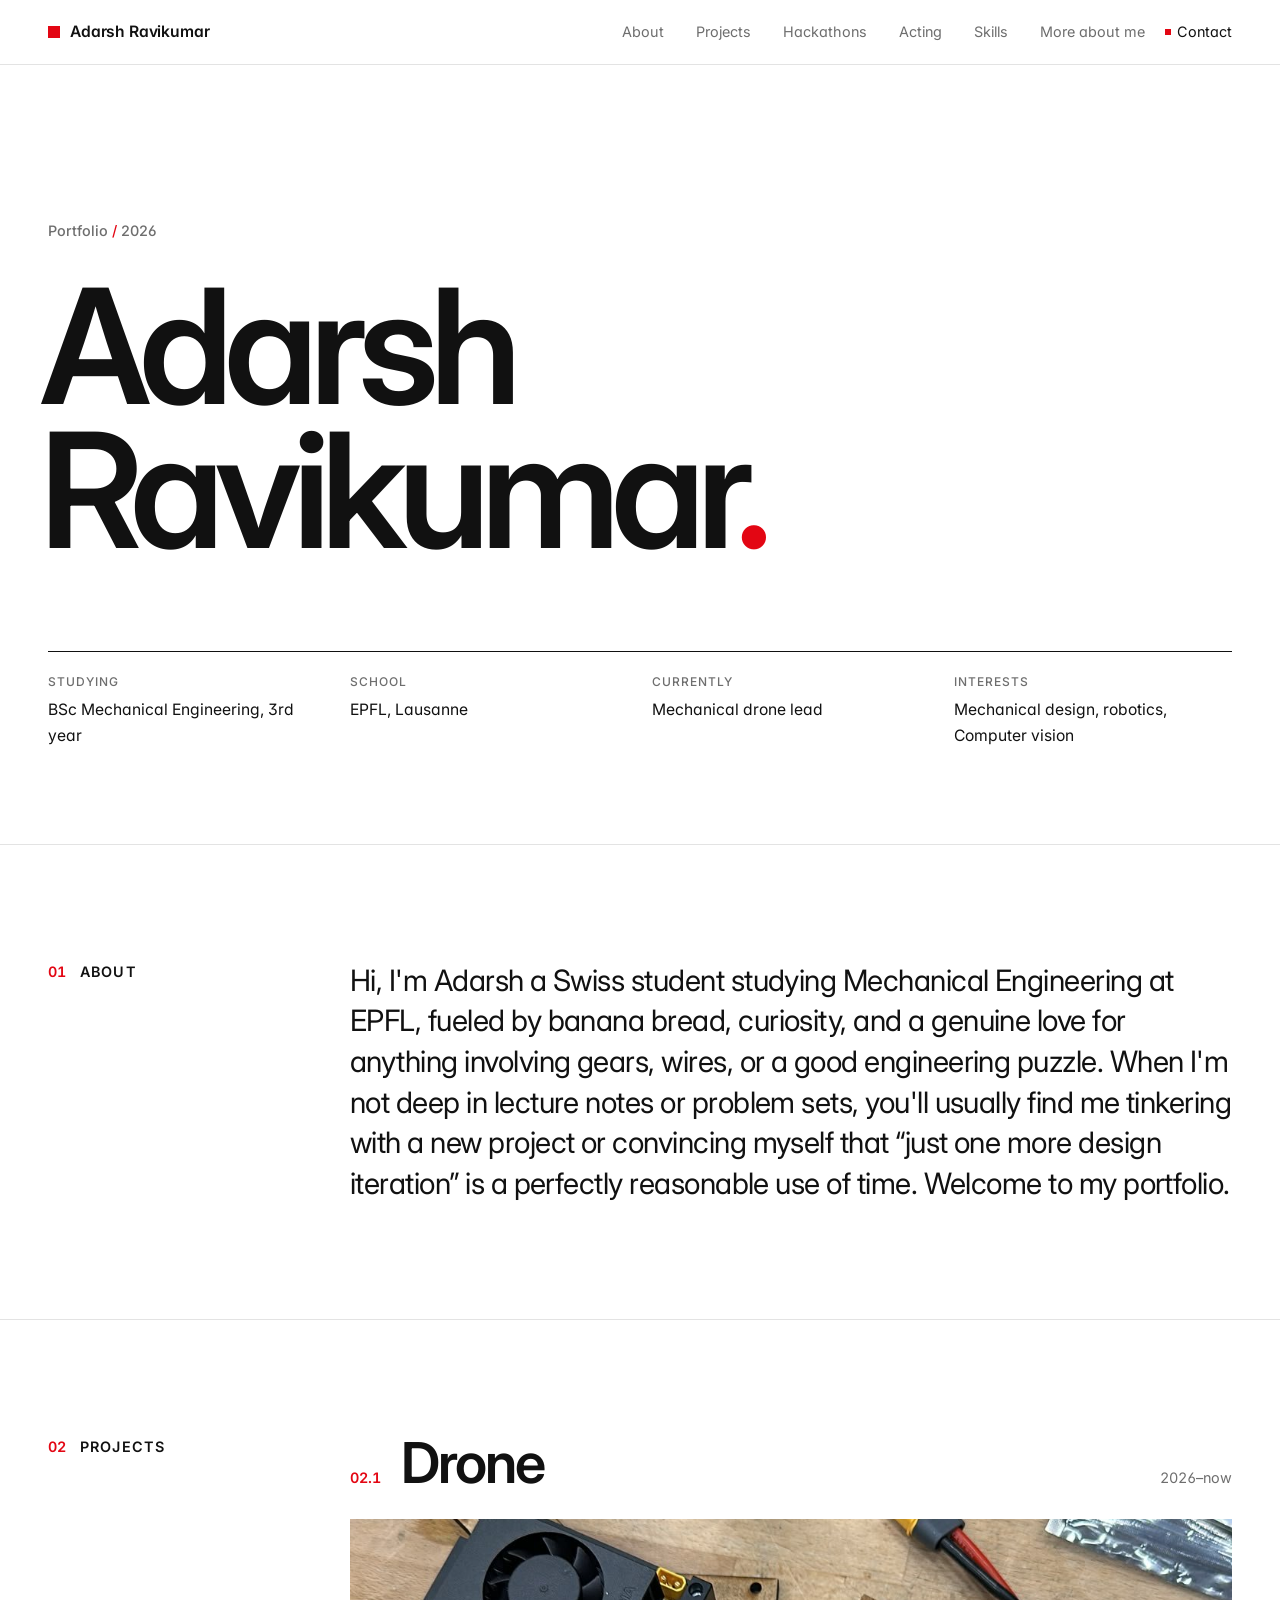
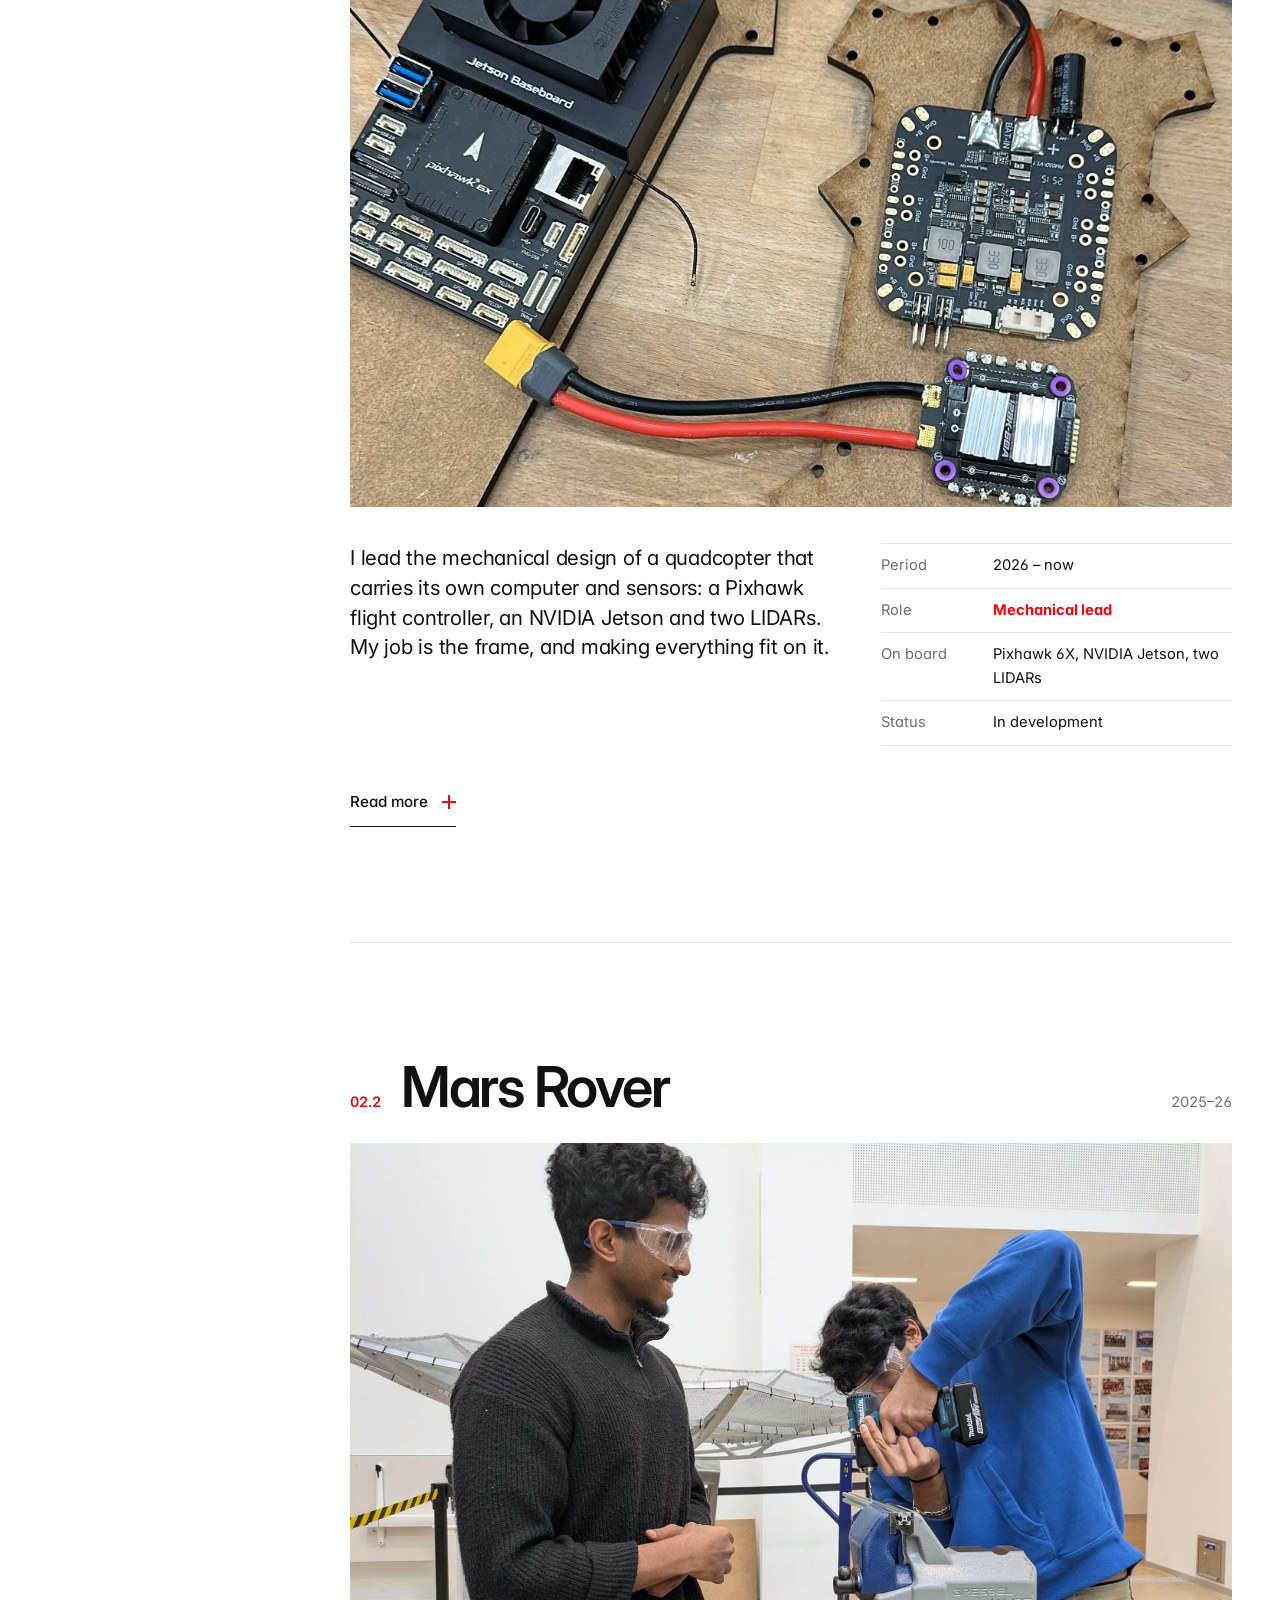
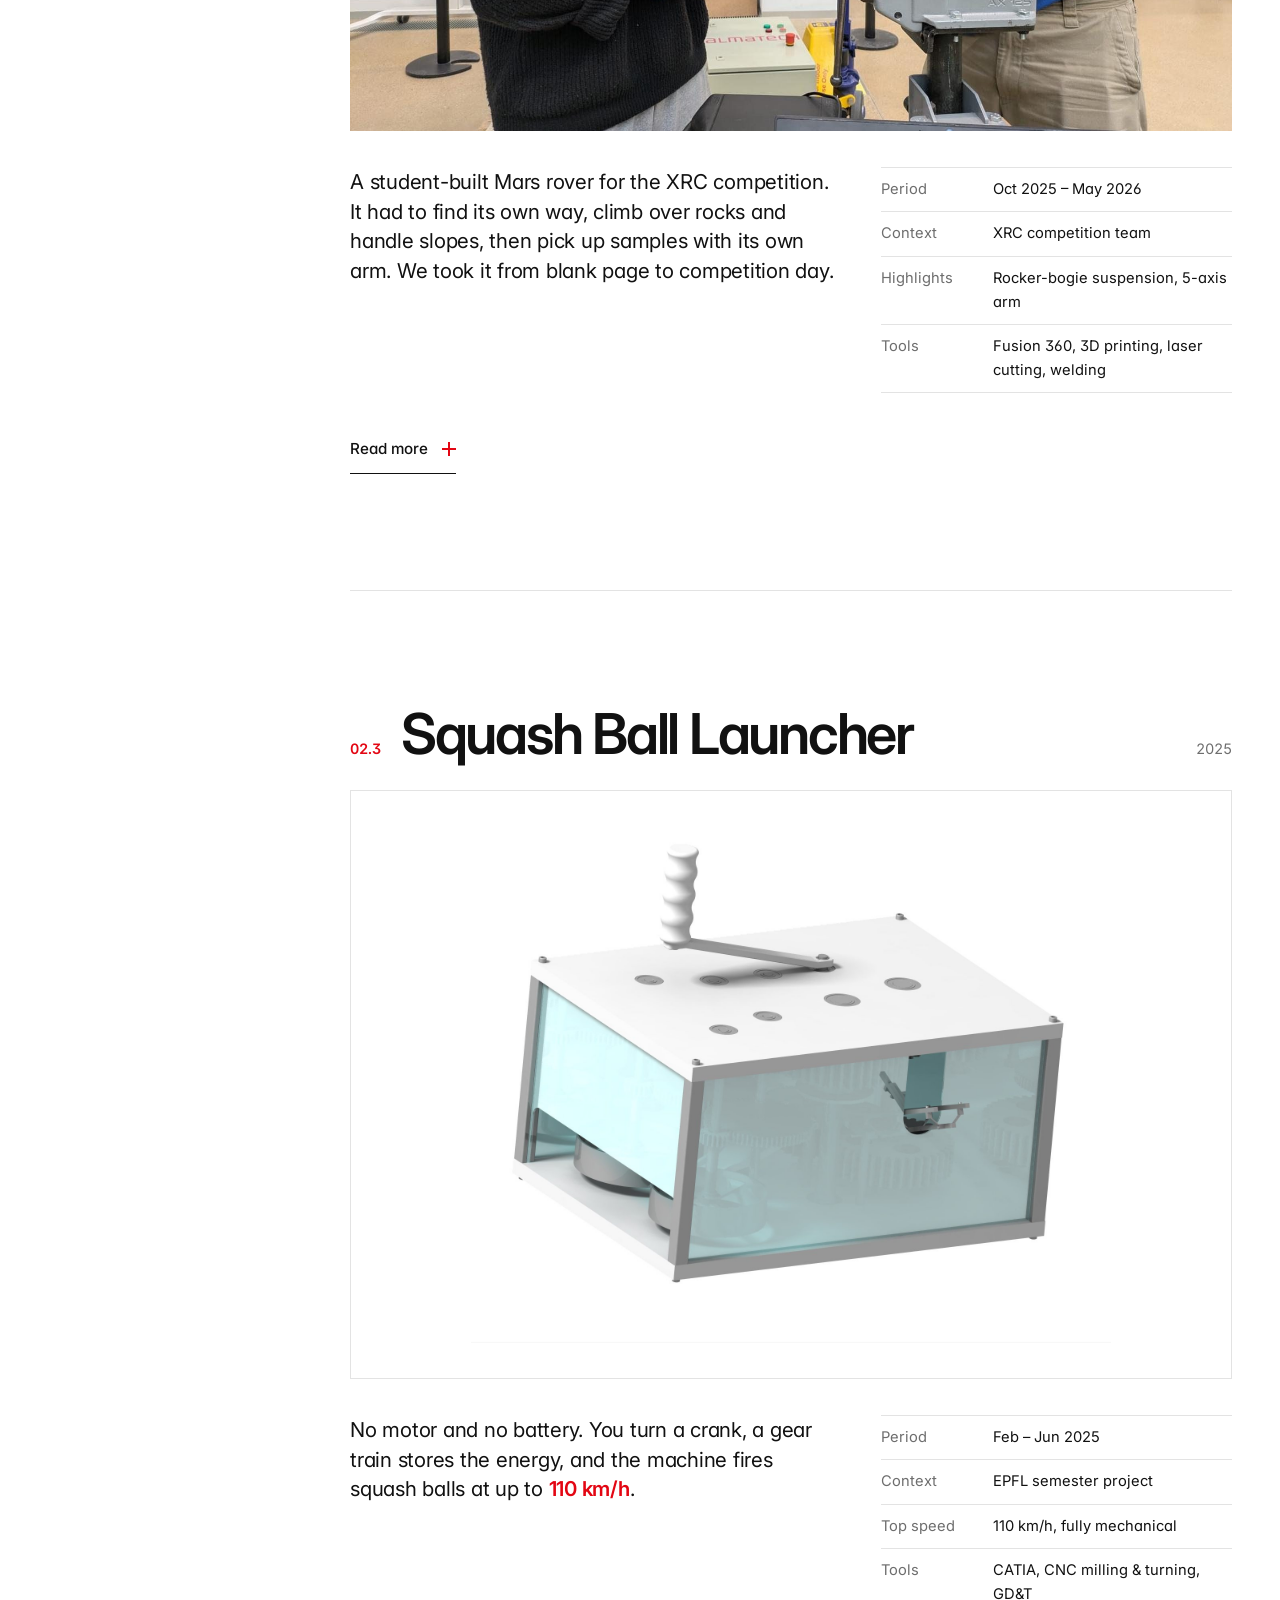
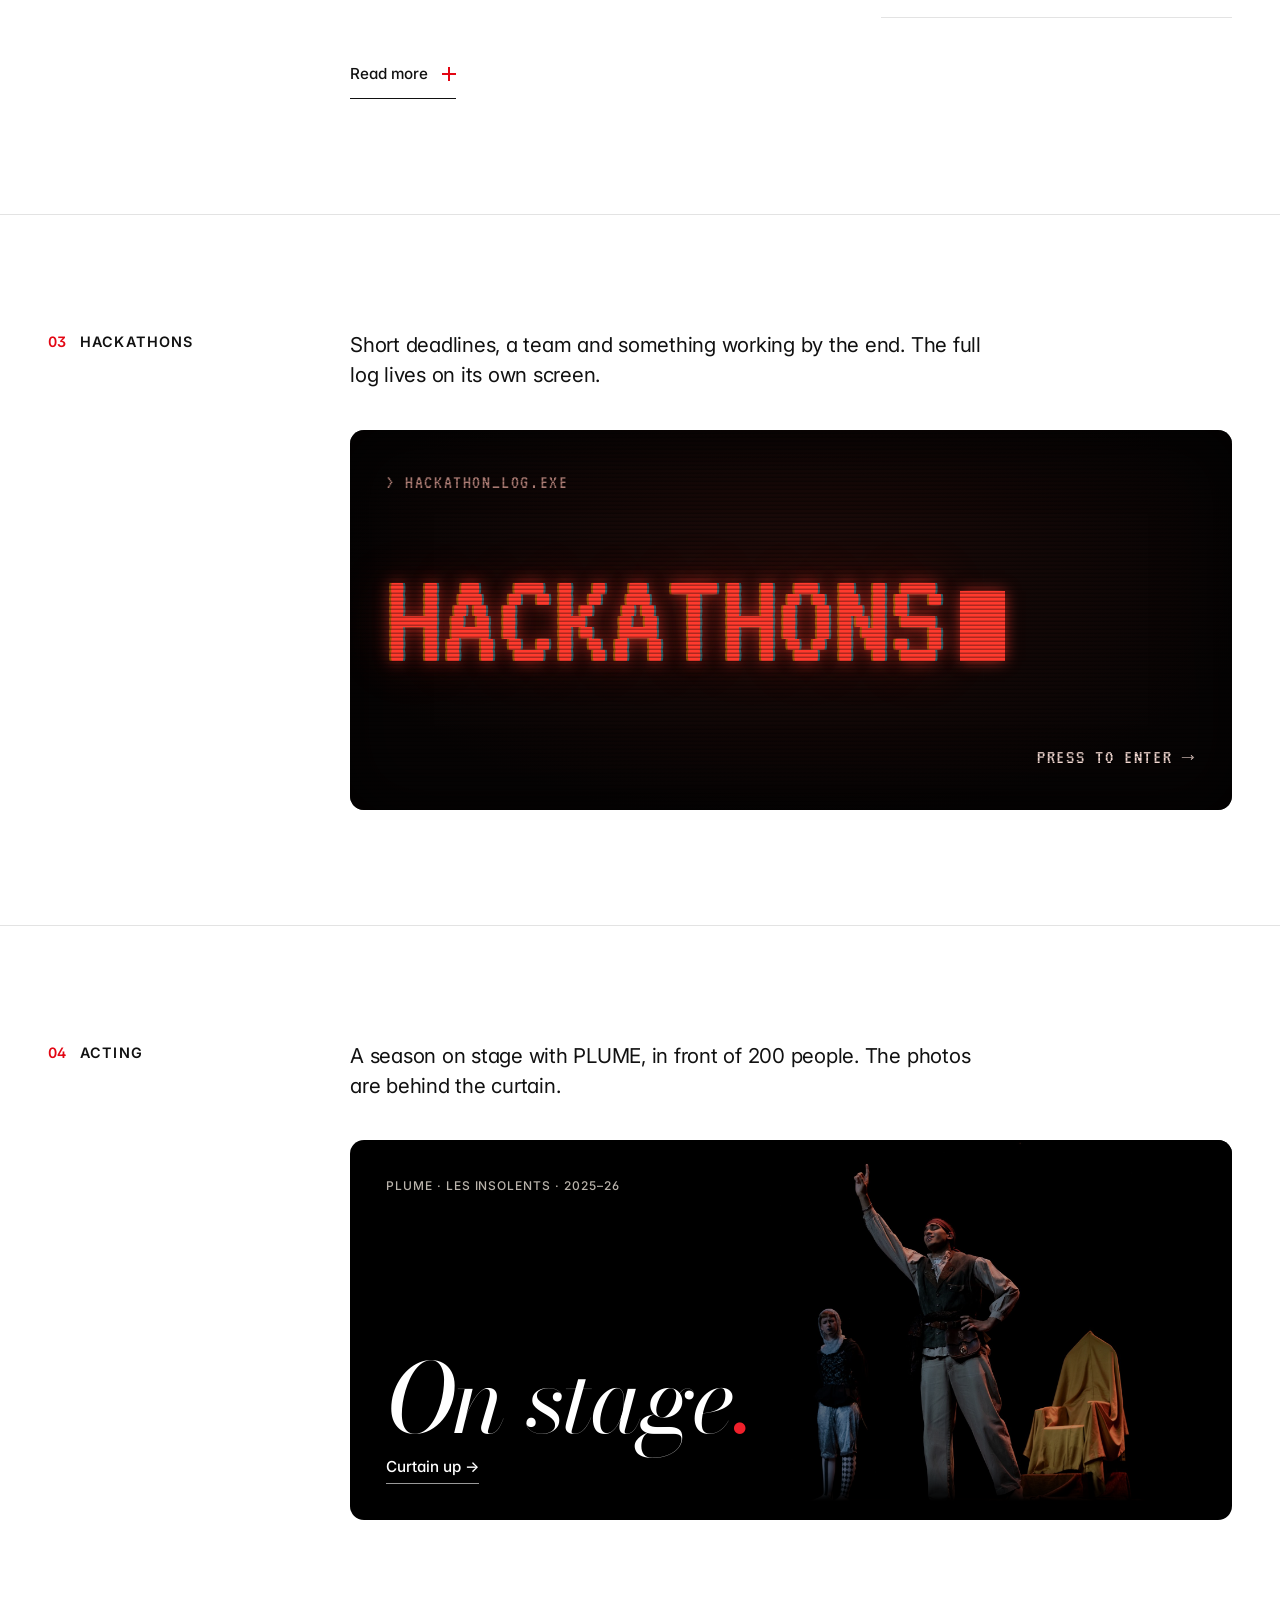
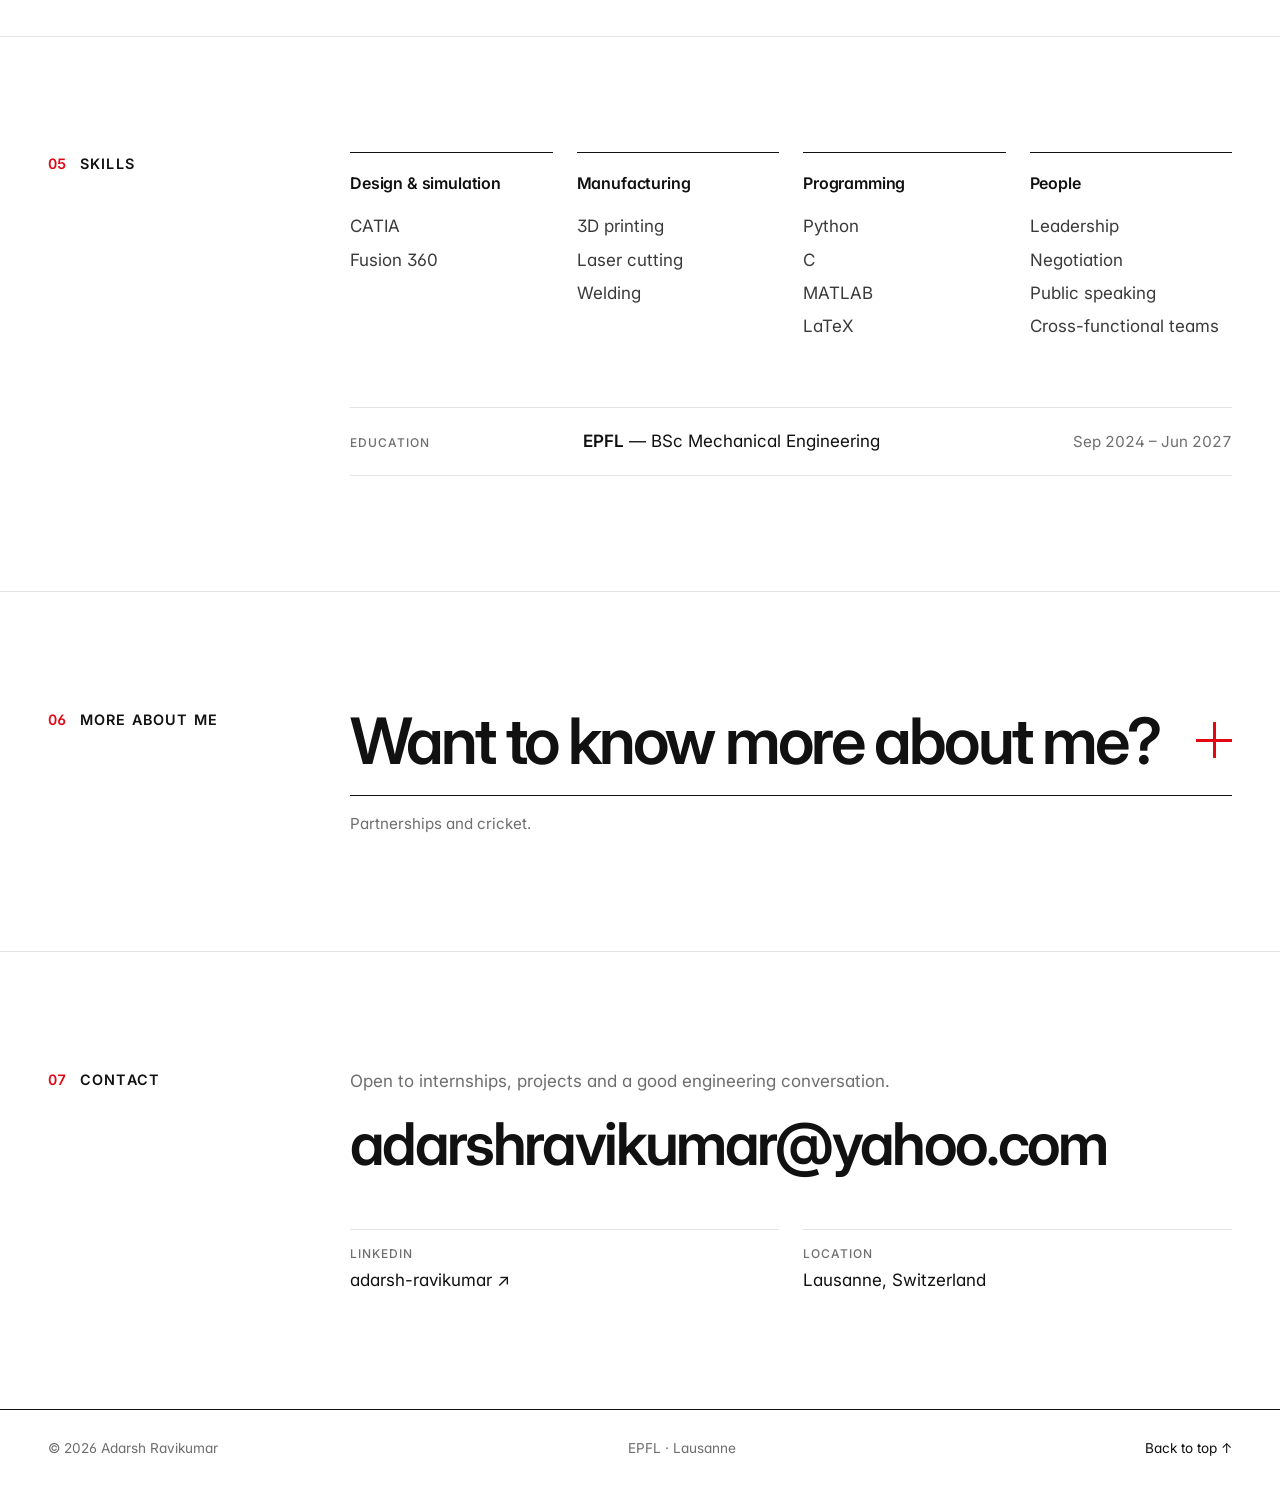
==== commit 28c54203: "Round the corners of the acting panel on the main page Co-Authored-By: Claude Fable 5.2 <noreply@ant" ====
--- a/index.html
+++ b/index.html
@@ -9,7 +9,7 @@
 <link rel="preconnect" href="https://fonts.googleapis.com" />
 <link rel="preconnect" href="https://fonts.gstatic.com" crossorigin />
 <link href="https://fonts.googleapis.com/css2?family=Bodoni+Moda:ital,wght@1,400&family=Inter:wght@400;500;600;700&family=VT323&display=swap" rel="stylesheet" />
-<link rel="stylesheet" href="styles.css?v=5" />
+<link rel="stylesheet" href="styles.css?v=6" />
 <script>
   // arriving back from the hackathons page: start behind the closed "screen" so it can open
   try {
--- a/styles.css
+++ b/styles.css
@@ -621,6 +621,7 @@
   min-height: clamp(230px, 30vw, 380px);
   padding: clamp(20px, 3vw, 36px);
   background: #000;
+  border-radius: 14px;
   overflow: hidden;
 }
 
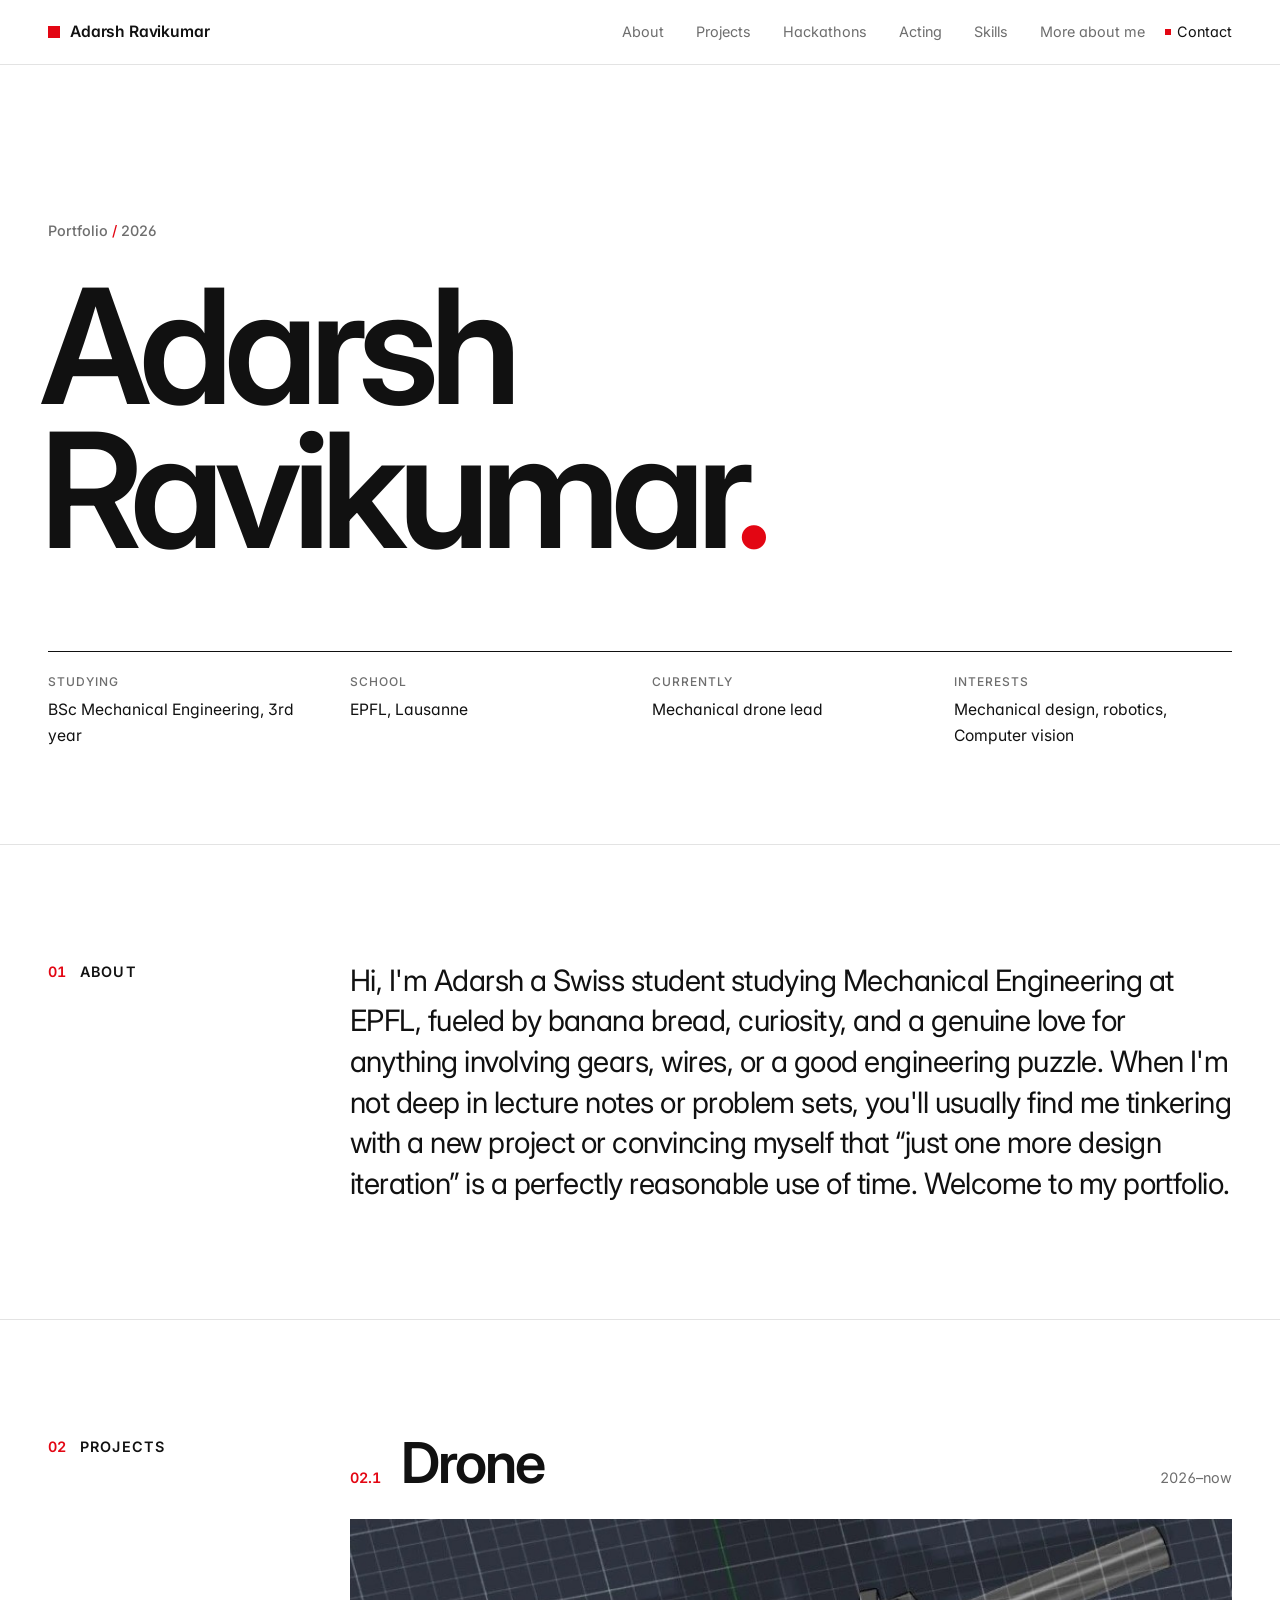
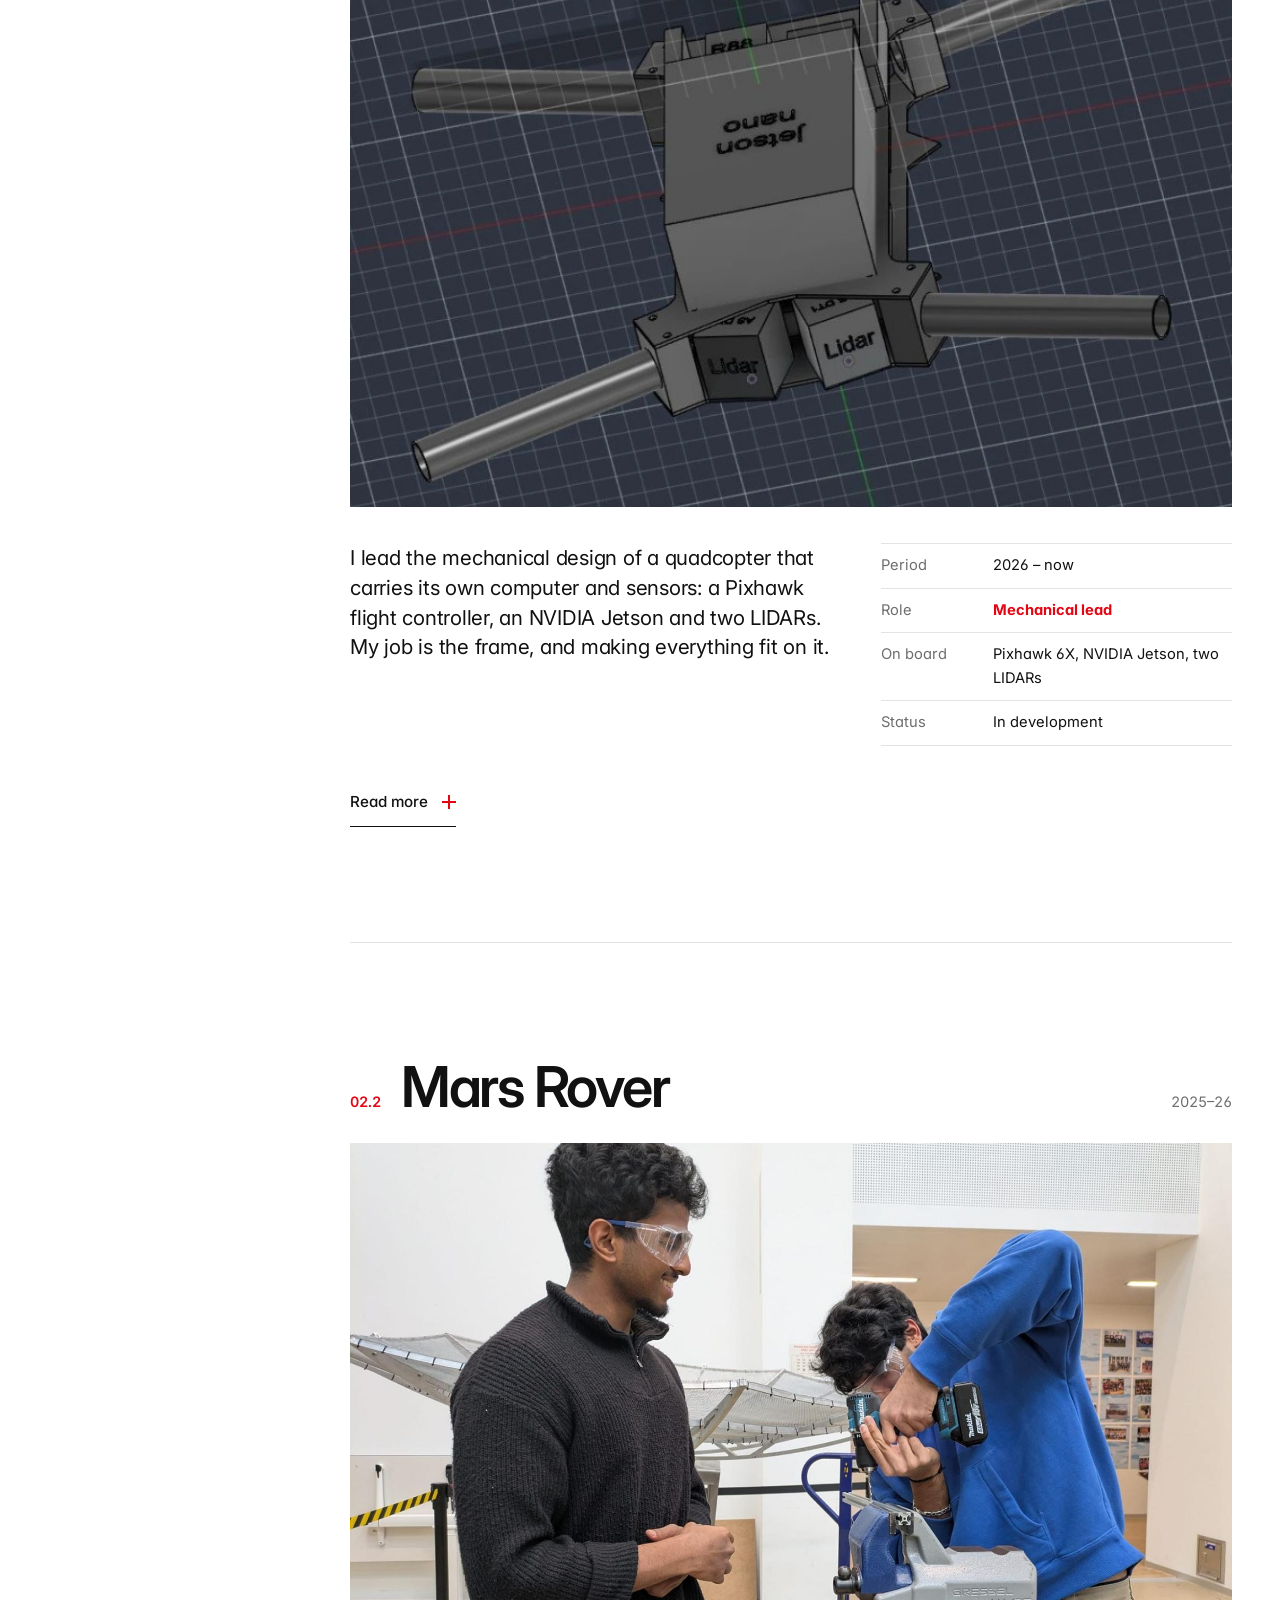
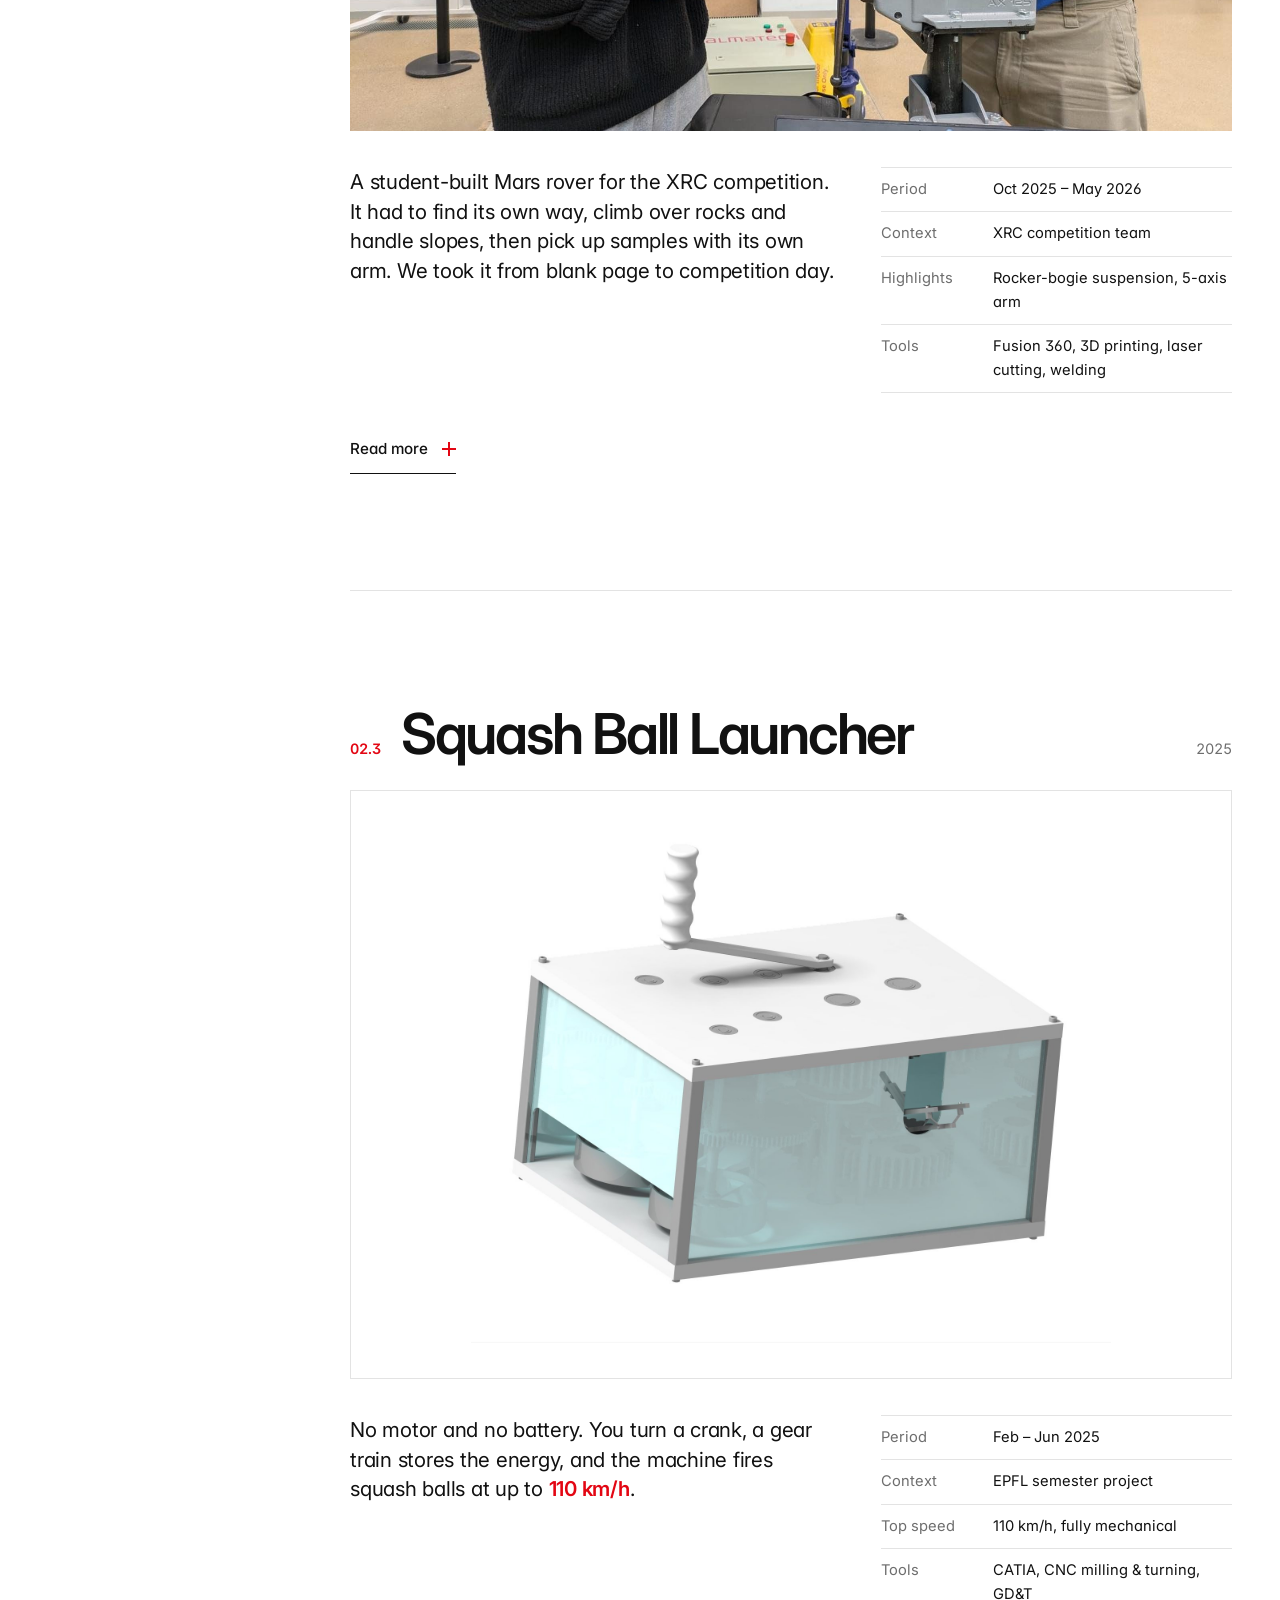
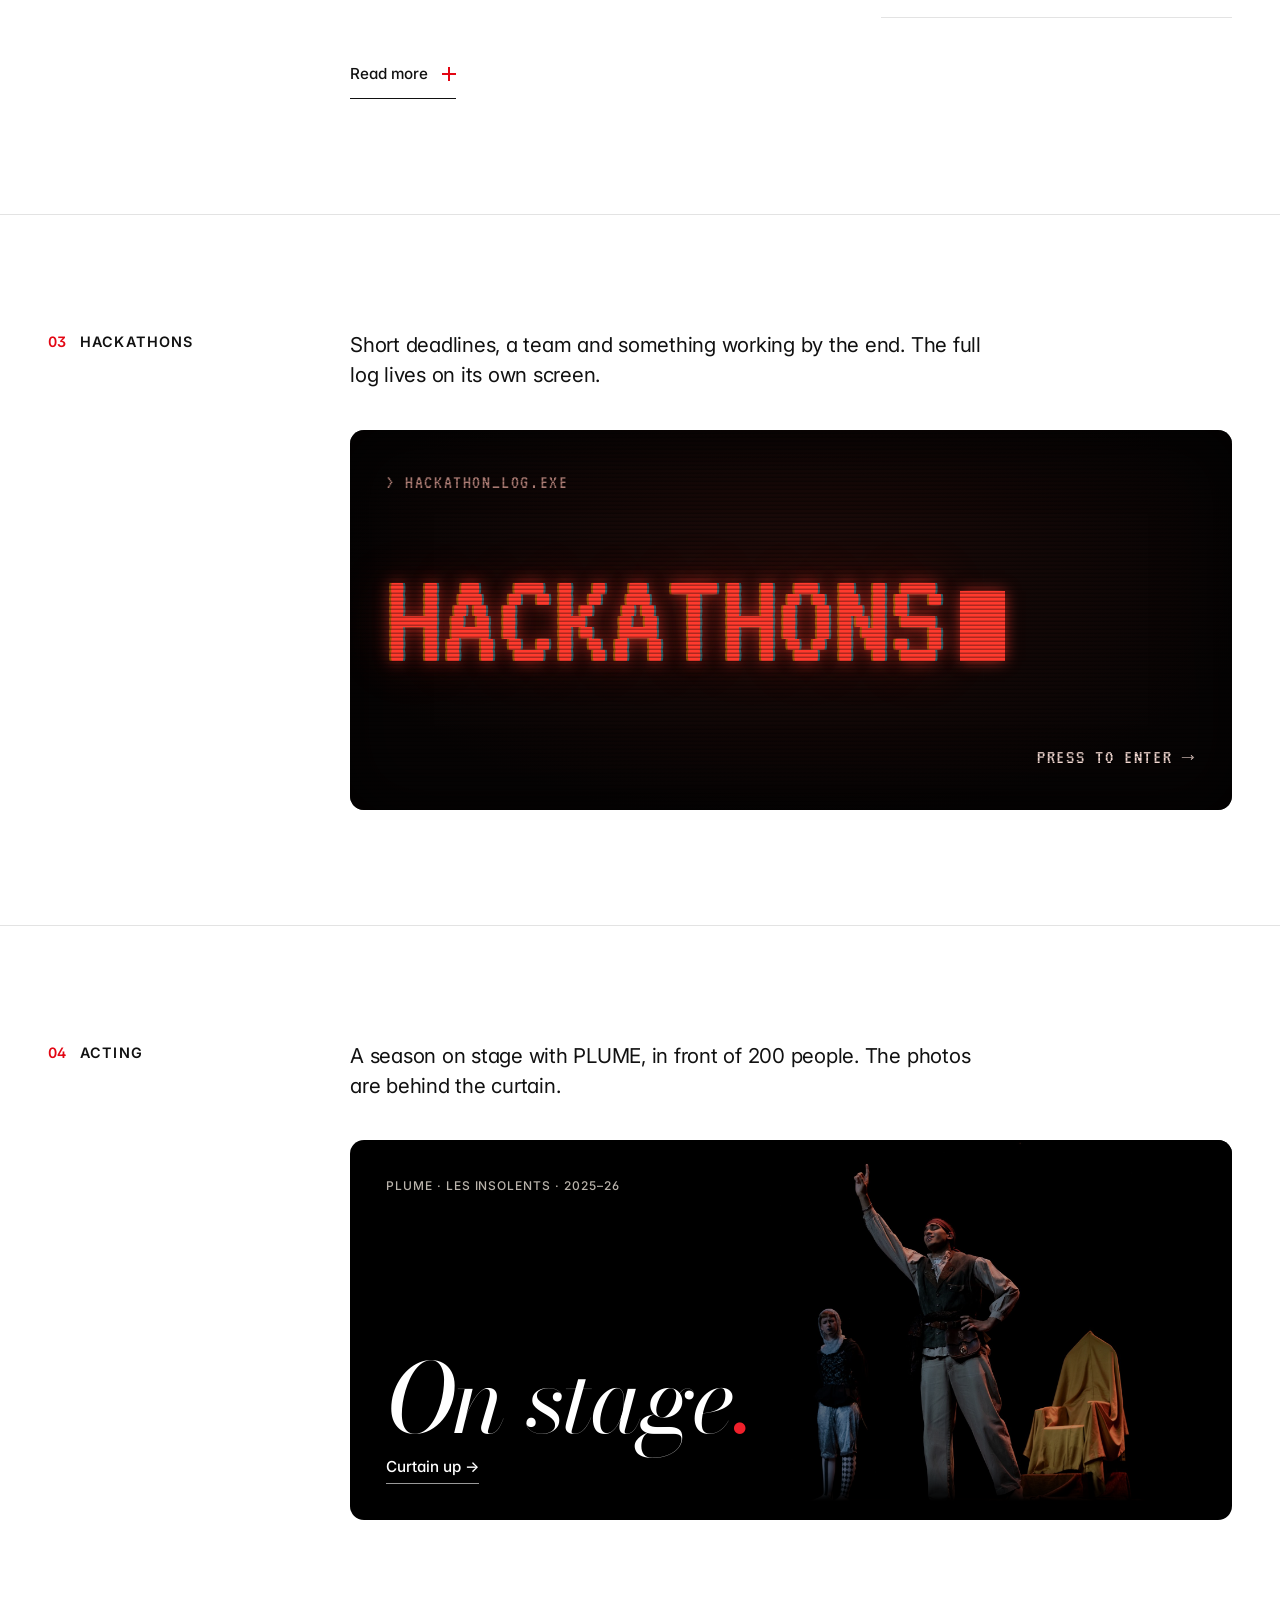
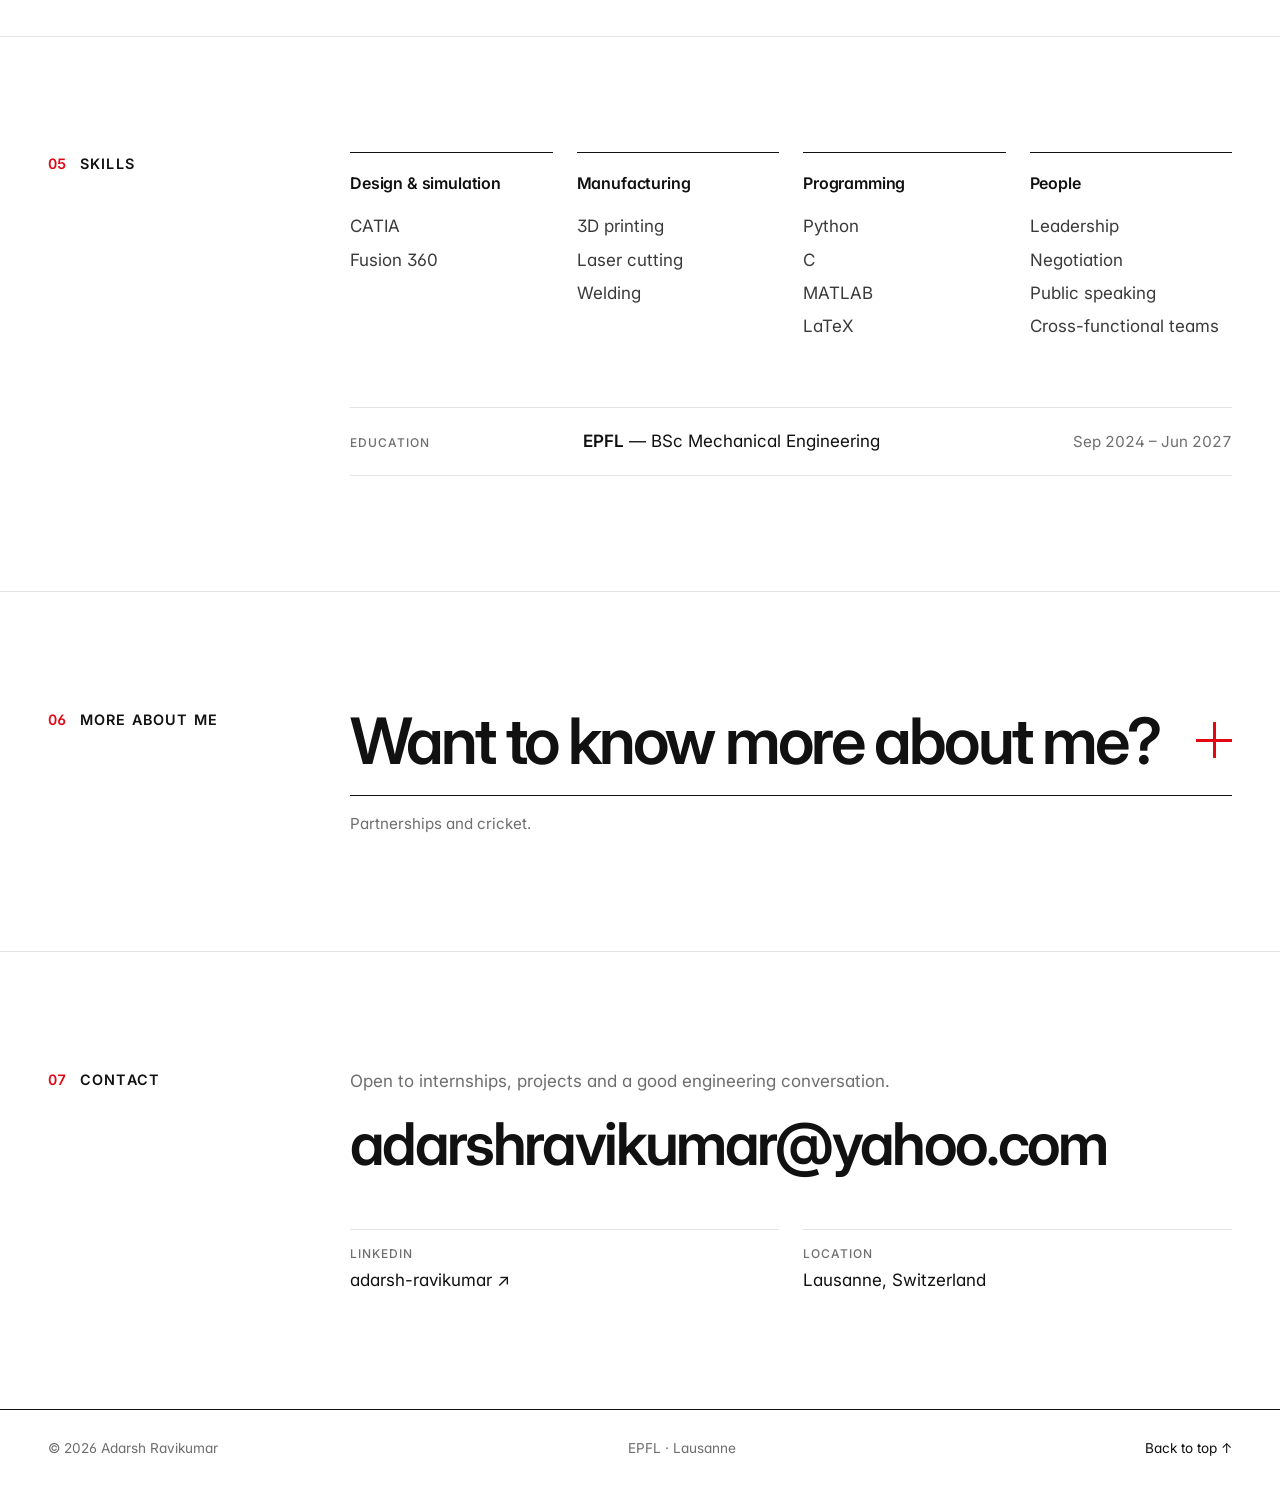
==== commit db500a18: "Add Kalasag to the hackathon log and use the CAD render as the drone cover - Kalasag entry (Peace Te" ====
--- a/index.html
+++ b/index.html
@@ -5,11 +5,25 @@
 <meta name="viewport" content="width=device-width, initial-scale=1.0" />
 <title>Adarsh Ravikumar — Mechanical Engineering, EPFL</title>
 <meta name="description" content="Portfolio of Adarsh Ravikumar, Mechanical Engineering student at EPFL. Drone, Mars rover, squash ball launcher, hackathons, theatre and more." />
+<link rel="canonical" href="https://adarsh-ravikumar-ch.github.io/Adarsh-Ravikumar-CH/" />
+<link rel="icon" href="favicon.svg" type="image/svg+xml" />
+<link rel="icon" href="assets/icons/favicon-32.png" sizes="32x32" type="image/png" />
+<link rel="apple-touch-icon" href="assets/icons/apple-touch-icon.png" />
+<meta property="og:type" content="website" />
+<meta property="og:site_name" content="Adarsh Ravikumar" />
+<meta property="og:title" content="Adarsh Ravikumar — Mechanical Engineering, EPFL" />
+<meta property="og:description" content="Mechanical Engineering student at EPFL. Drone, Mars rover, a 110 km/h squash ball launcher, hackathons and theatre." />
+<meta property="og:url" content="https://adarsh-ravikumar-ch.github.io/Adarsh-Ravikumar-CH/" />
+<meta property="og:image" content="https://adarsh-ravikumar-ch.github.io/Adarsh-Ravikumar-CH/assets/og/main.png" />
+<meta property="og:image:width" content="1200" />
+<meta property="og:image:height" content="630" />
+<meta property="og:image:alt" content="Adarsh Ravikumar. Mechanical Engineering, EPFL, Lausanne." />
+<meta name="twitter:card" content="summary_large_image" />
 <meta name="theme-color" content="#ffffff" />
 <link rel="preconnect" href="https://fonts.googleapis.com" />
 <link rel="preconnect" href="https://fonts.gstatic.com" crossorigin />
 <link href="https://fonts.googleapis.com/css2?family=Bodoni+Moda:ital,wght@1,400&family=Inter:wght@400;500;600;700&family=VT323&display=swap" rel="stylesheet" />
-<link rel="stylesheet" href="styles.css?v=6" />
+<link rel="stylesheet" href="styles.css?v=7" />
 <script>
   // arriving back from the hackathons page: start behind the closed "screen" so it can open
   try {
@@ -110,7 +124,7 @@
           </div>
 
           <figure class="project-cover">
-            <img src="assets/img/drone-1.jpg" alt="Drone electronics laid out on laser-cut test plates: a Jetson baseboard with a Pixhawk 6X, a power board, a 4-in-1 ESC and a UBEC" width="1152" height="1610" />
+            <img src="assets/img/drone-cad.jpg" alt="CAD model of the drone frame: a central Jetson Nano bay, two LIDAR mounts and four tube arms" width="920" height="613" />
           </figure>
 
           <div class="project-info">
@@ -149,8 +163,8 @@
             </ol>
 
             <div class="gallery">
+              <figure><button class="gallery-item" type="button"><img src="assets/img/drone-cad.jpg" alt="CAD model of the drone frame with a Jetson bay, two LIDAR mounts and four tube arms" loading="lazy" /></button><figcaption>Frame CAD: Jetson bay, LIDAR mounts, four arms</figcaption></figure>
               <figure><button class="gallery-item" type="button"><img src="assets/img/drone-1.jpg" alt="Drone electronics laid out on laser-cut test plates" loading="lazy" /></button><figcaption>Electronics on laser-cut test plates</figcaption></figure>
-              <figure><button class="gallery-item" type="button"><img src="assets/img/drone-2.jpg" alt="CAD model of the drone frame with a Jetson bay, two LIDAR mounts and four tube arms" loading="lazy" /></button><figcaption>Frame CAD: Jetson bay, LIDAR mounts, four arms</figcaption></figure>
               <figure><button class="gallery-item" type="button"><img src="assets/img/drone-3.jpg" alt="Wiring diagram linking two batteries, the power board, ESC, four motors, Pixhawk and Jetson" loading="lazy" /></button><figcaption>Wiring diagram</figcaption></figure>
             </div>
           </div>
--- a/styles.css
+++ b/styles.css
@@ -438,7 +438,7 @@
 #rover .gallery figure:nth-child(4) img { object-position: 50% 85%; }
 #rover .gallery figure:nth-child(5) img { object-position: 50% 62%; }
 
-#drone .project-cover img { object-position: 50% 62%; }
+#drone .project-cover img { object-position: 50% 50%; }
 
 /* ---------- Hackathons (the door into the CRT page) ---------- */
 
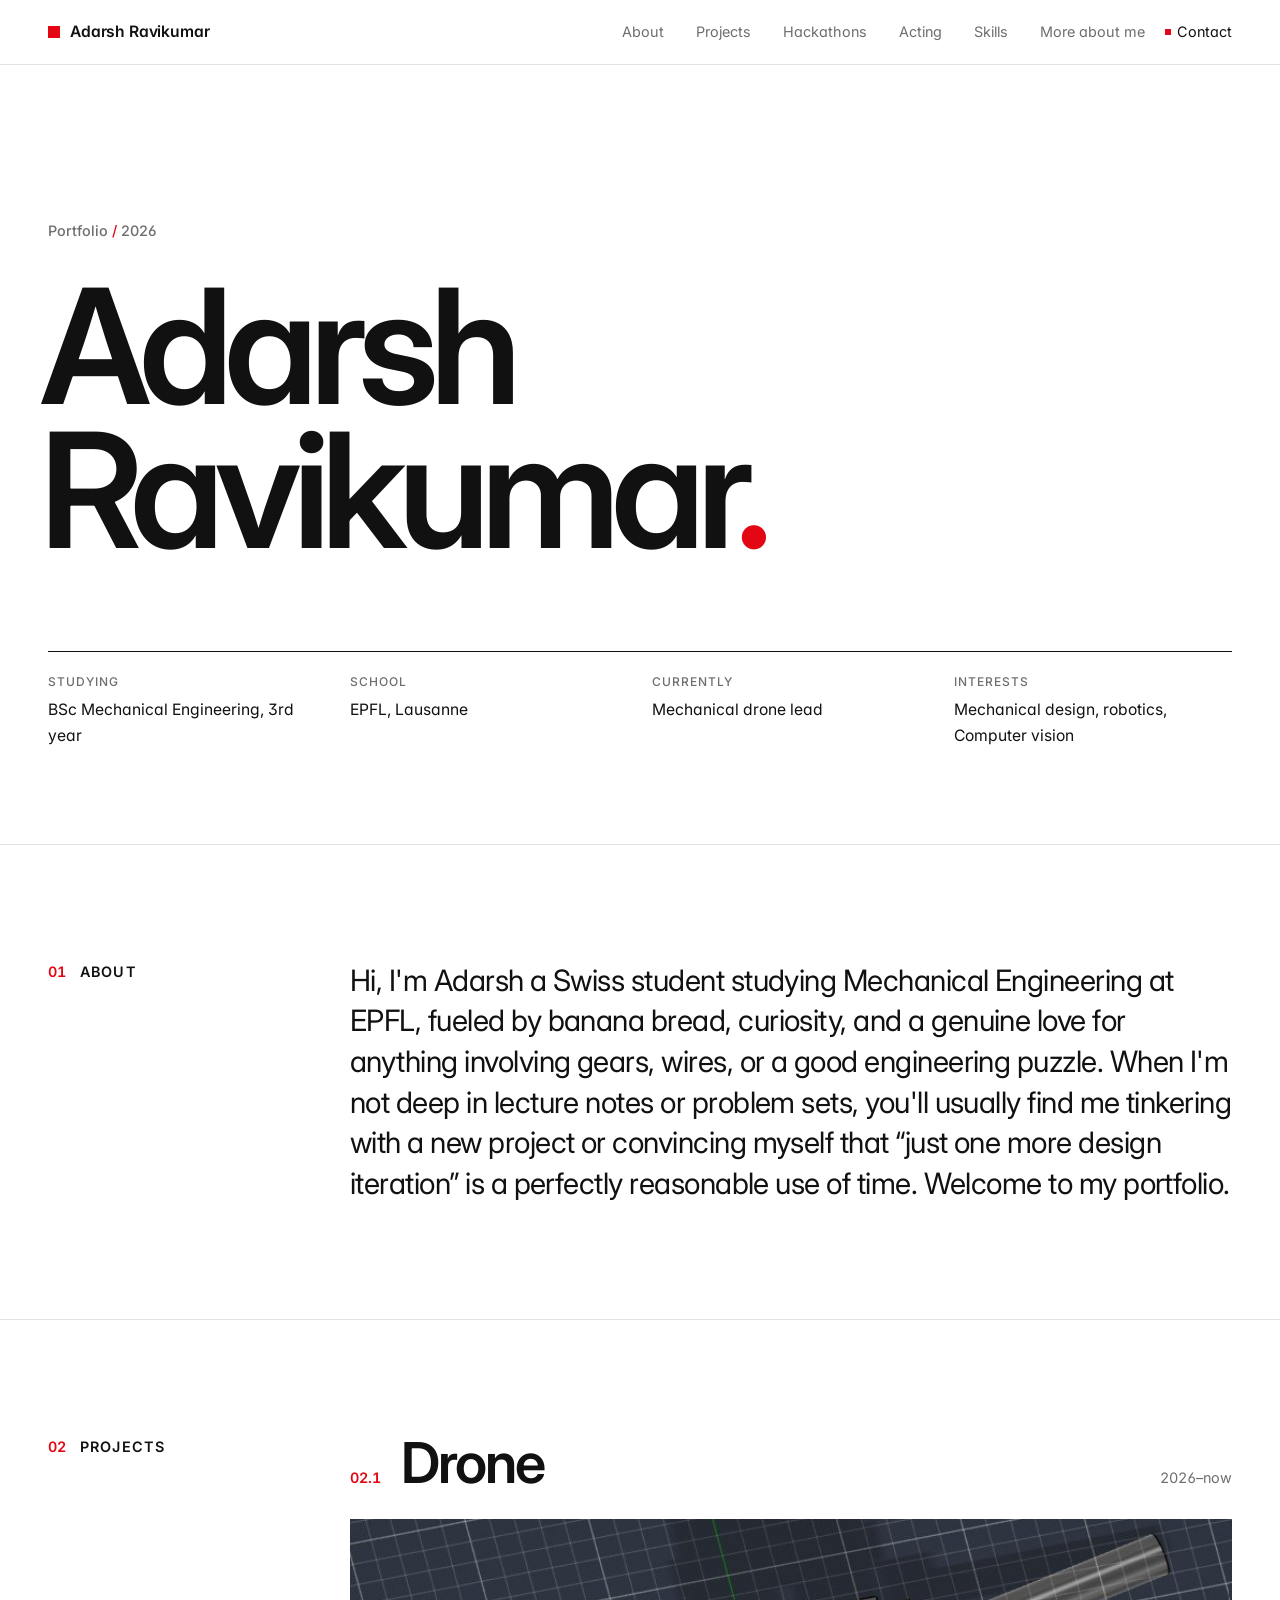
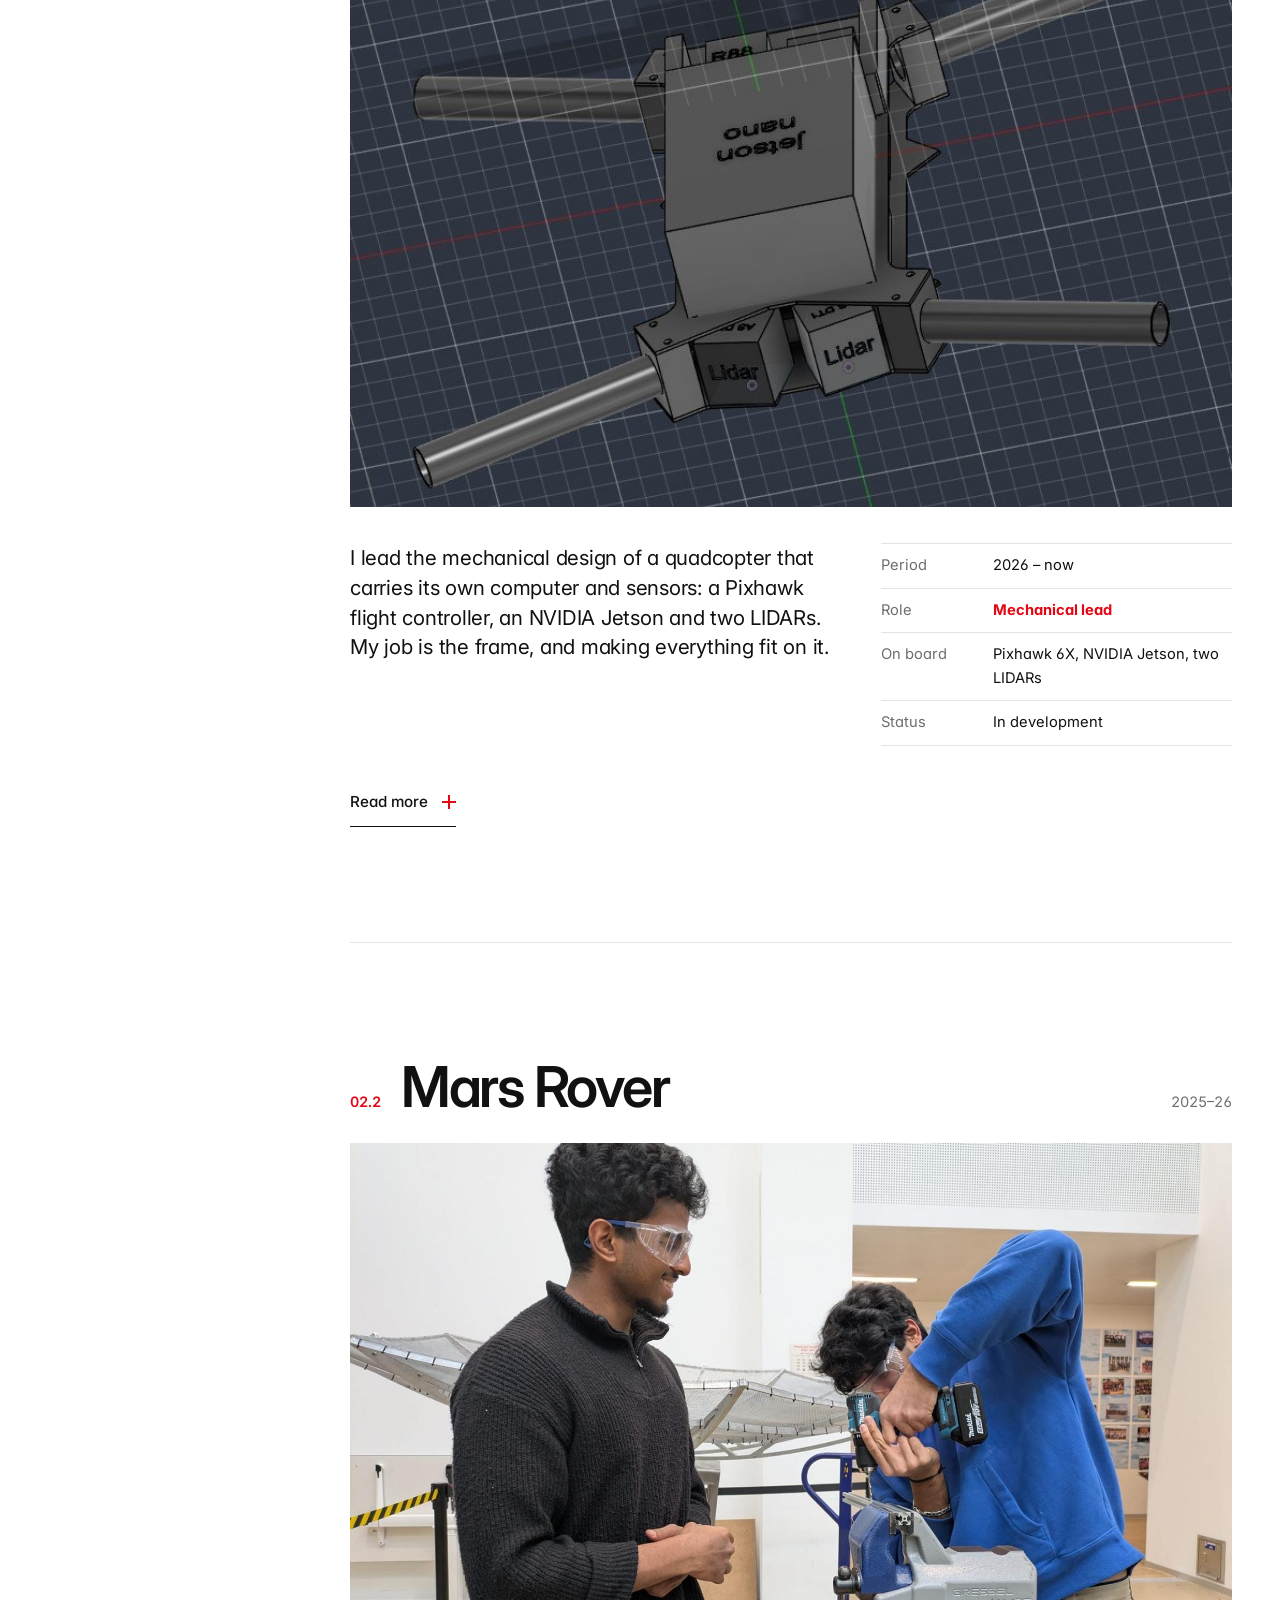
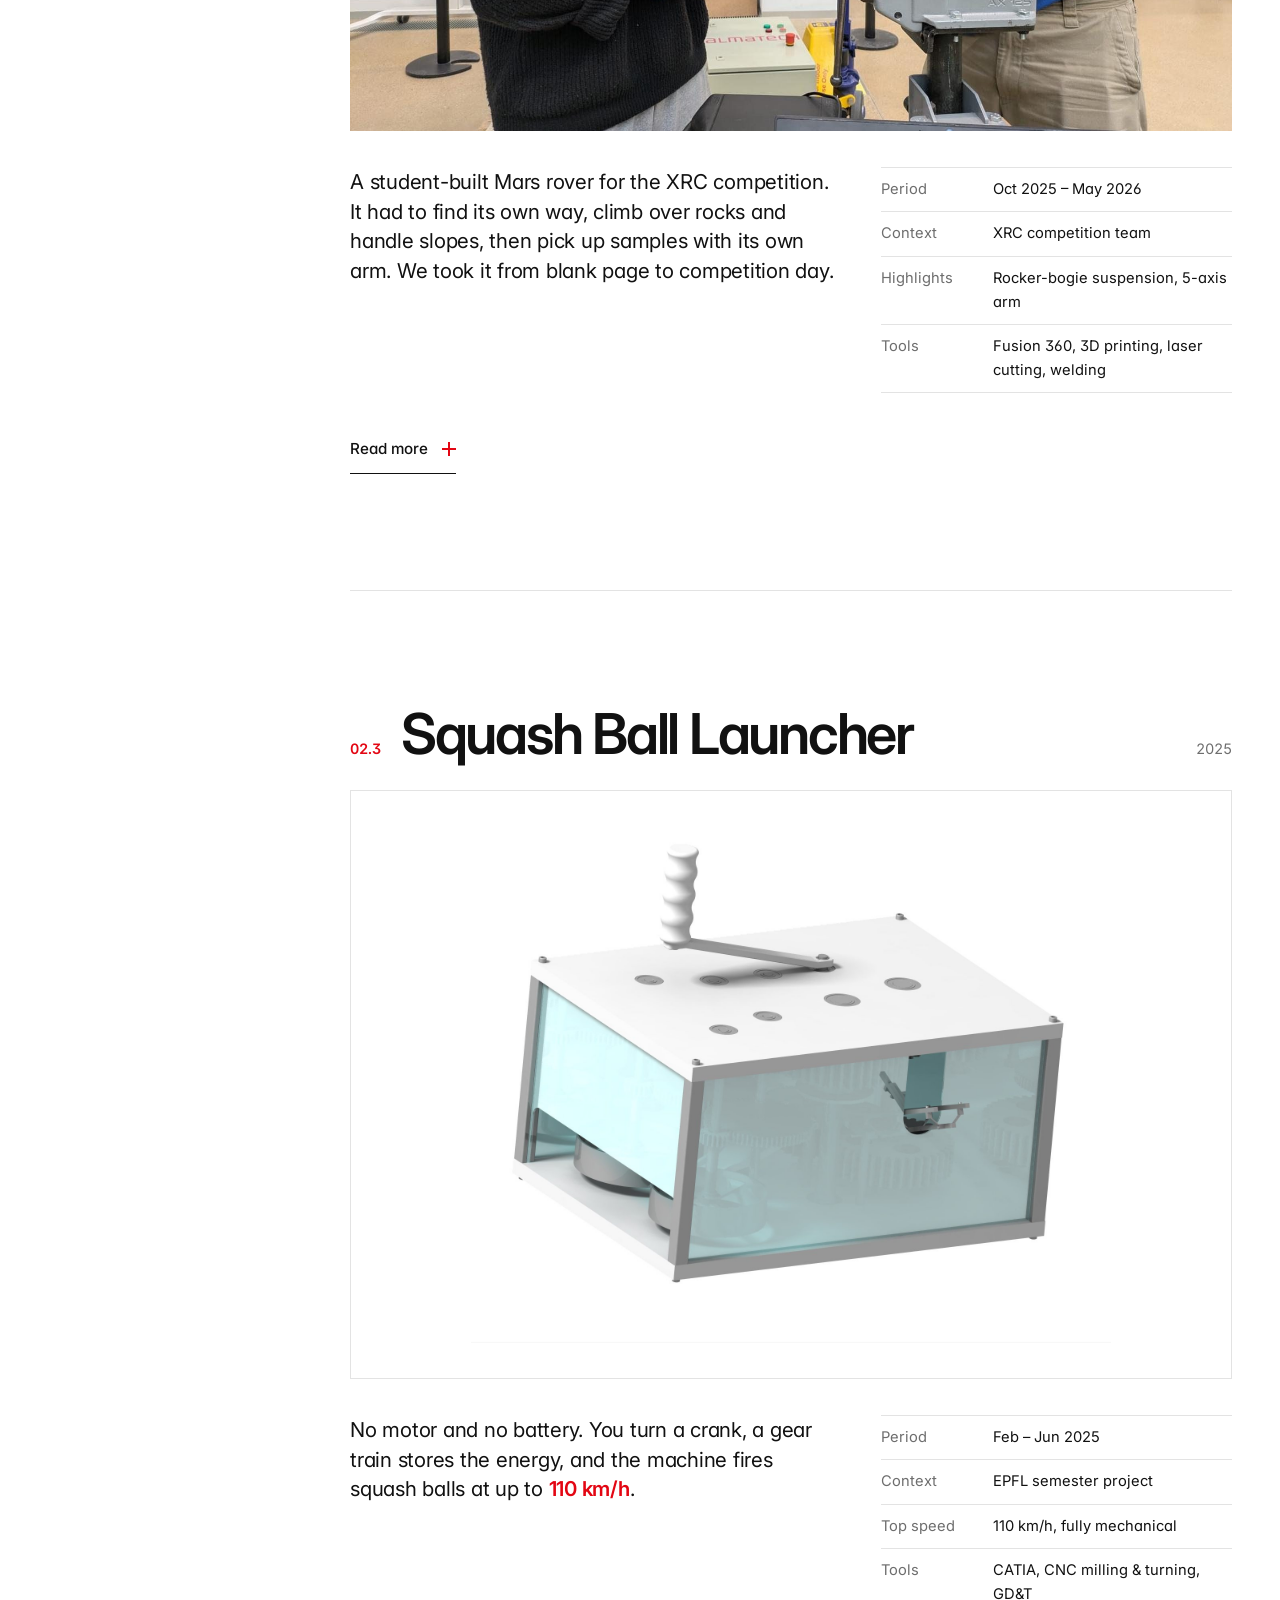
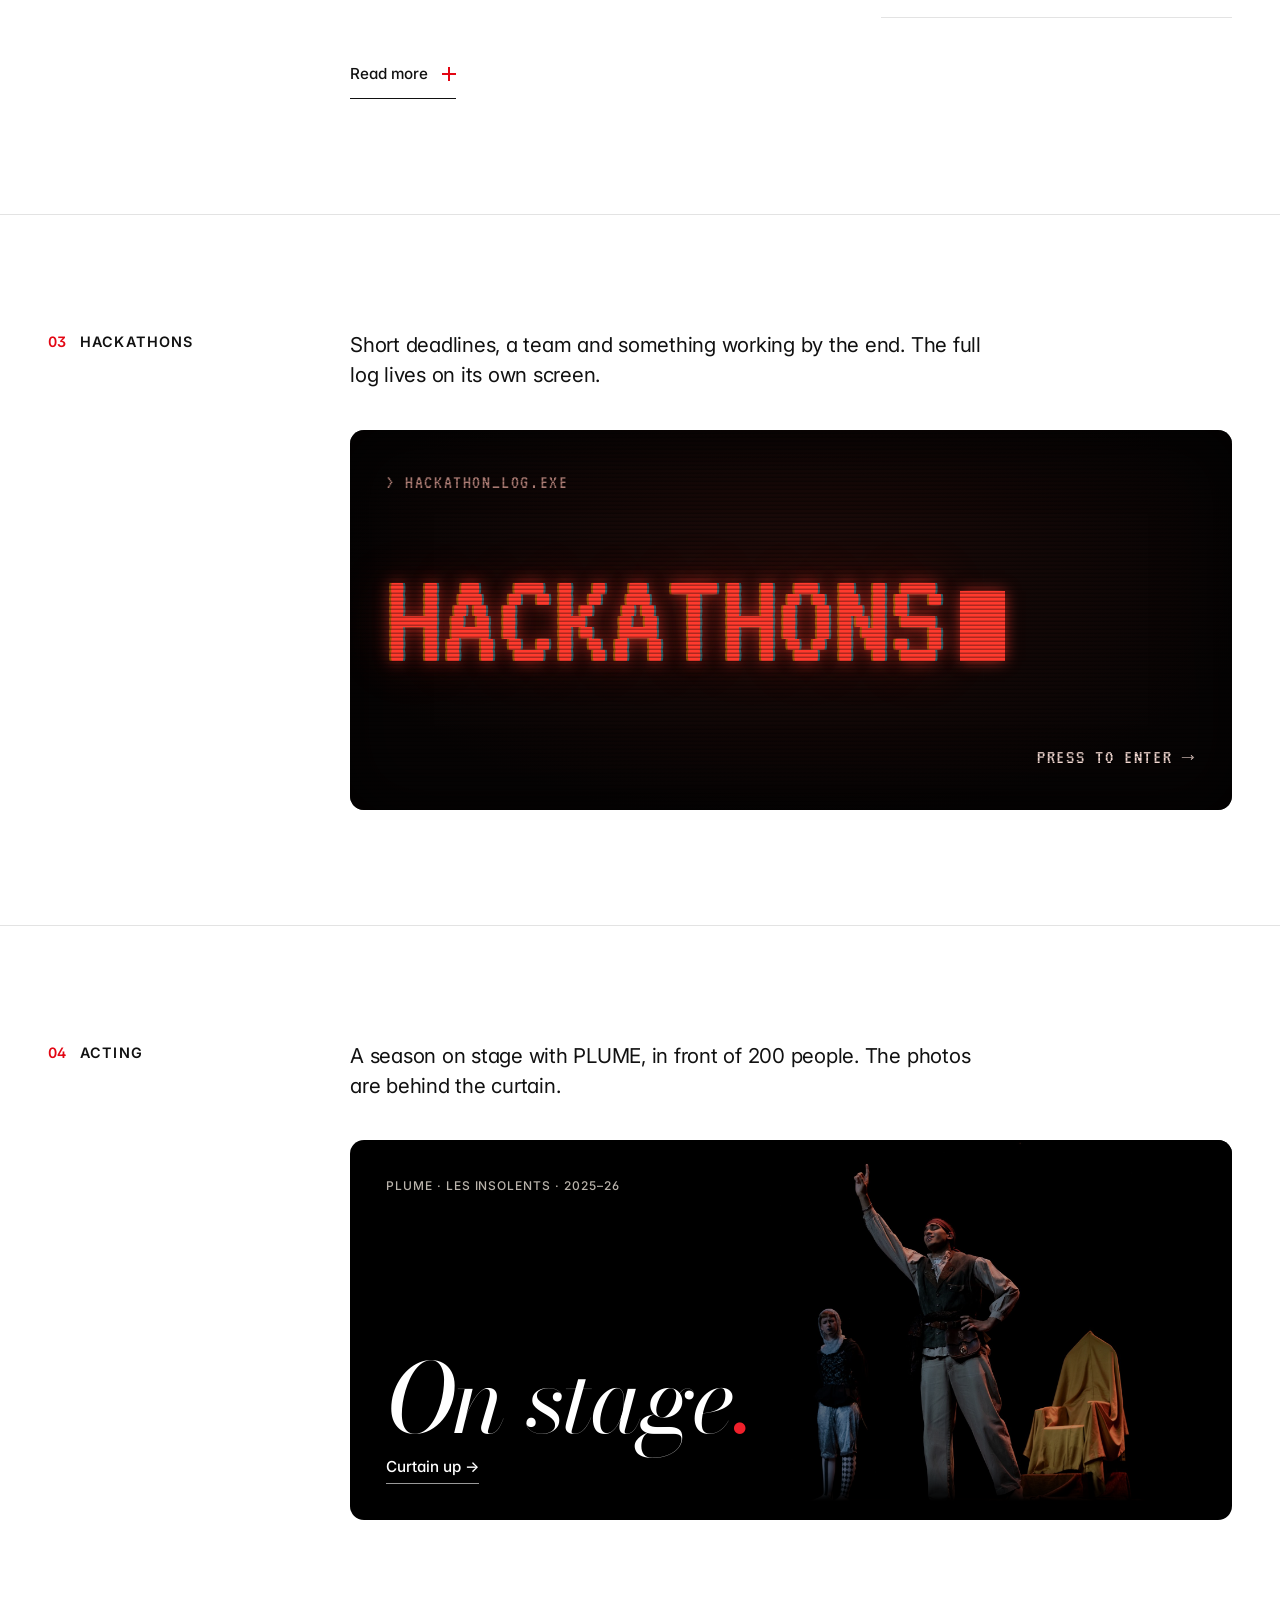
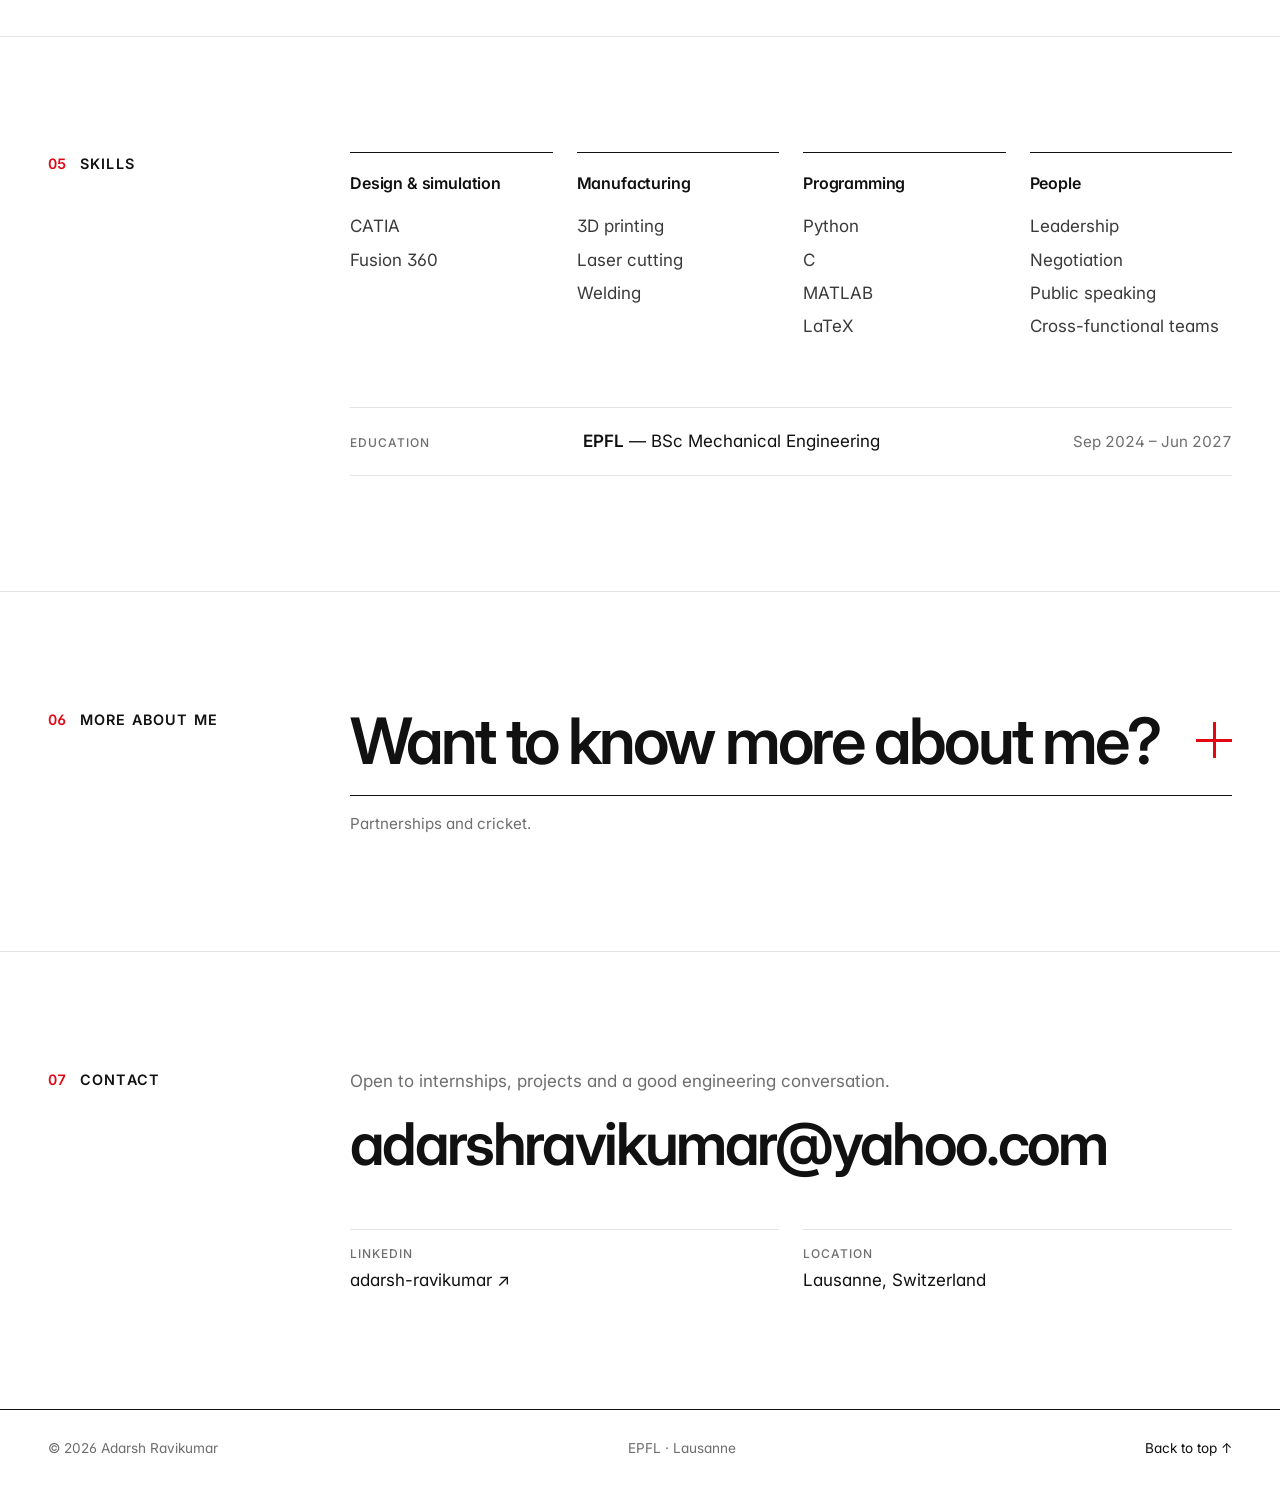
==== commit 2eb80e6c: "Use the existing frame CAD image as the drone cover Swap the first two drone photos instead of addin" ====
--- a/index.html
+++ b/index.html
@@ -23,7 +23,7 @@
 <link rel="preconnect" href="https://fonts.googleapis.com" />
 <link rel="preconnect" href="https://fonts.gstatic.com" crossorigin />
 <link href="https://fonts.googleapis.com/css2?family=Bodoni+Moda:ital,wght@1,400&family=Inter:wght@400;500;600;700&family=VT323&display=swap" rel="stylesheet" />
-<link rel="stylesheet" href="styles.css?v=7" />
+<link rel="stylesheet" href="styles.css?v=8" />
 <script>
   // arriving back from the hackathons page: start behind the closed "screen" so it can open
   try {
@@ -124,7 +124,7 @@
           </div>
 
           <figure class="project-cover">
-            <img src="assets/img/drone-cad.jpg" alt="CAD model of the drone frame: a central Jetson Nano bay, two LIDAR mounts and four tube arms" width="920" height="613" />
+            <img src="assets/img/drone-2.jpg" alt="CAD model of the drone frame: a central Jetson Nano bay, two LIDAR mounts and four tube arms" width="822" height="770" />
           </figure>
 
           <div class="project-info">
@@ -163,7 +163,7 @@
             </ol>
 
             <div class="gallery">
-              <figure><button class="gallery-item" type="button"><img src="assets/img/drone-cad.jpg" alt="CAD model of the drone frame with a Jetson bay, two LIDAR mounts and four tube arms" loading="lazy" /></button><figcaption>Frame CAD: Jetson bay, LIDAR mounts, four arms</figcaption></figure>
+              <figure><button class="gallery-item" type="button"><img src="assets/img/drone-2.jpg" alt="CAD model of the drone frame with a Jetson bay, two LIDAR mounts and four tube arms" loading="lazy" /></button><figcaption>Frame CAD: Jetson bay, LIDAR mounts, four arms</figcaption></figure>
               <figure><button class="gallery-item" type="button"><img src="assets/img/drone-1.jpg" alt="Drone electronics laid out on laser-cut test plates" loading="lazy" /></button><figcaption>Electronics on laser-cut test plates</figcaption></figure>
               <figure><button class="gallery-item" type="button"><img src="assets/img/drone-3.jpg" alt="Wiring diagram linking two batteries, the power board, ESC, four motors, Pixhawk and Jetson" loading="lazy" /></button><figcaption>Wiring diagram</figcaption></figure>
             </div>
--- a/styles.css
+++ b/styles.css
@@ -438,7 +438,7 @@
 #rover .gallery figure:nth-child(4) img { object-position: 50% 85%; }
 #rover .gallery figure:nth-child(5) img { object-position: 50% 62%; }
 
-#drone .project-cover img { object-position: 50% 50%; }
+#drone .project-cover img { object-position: 50% 30%; }
 
 /* ---------- Hackathons (the door into the CRT page) ---------- */
 
